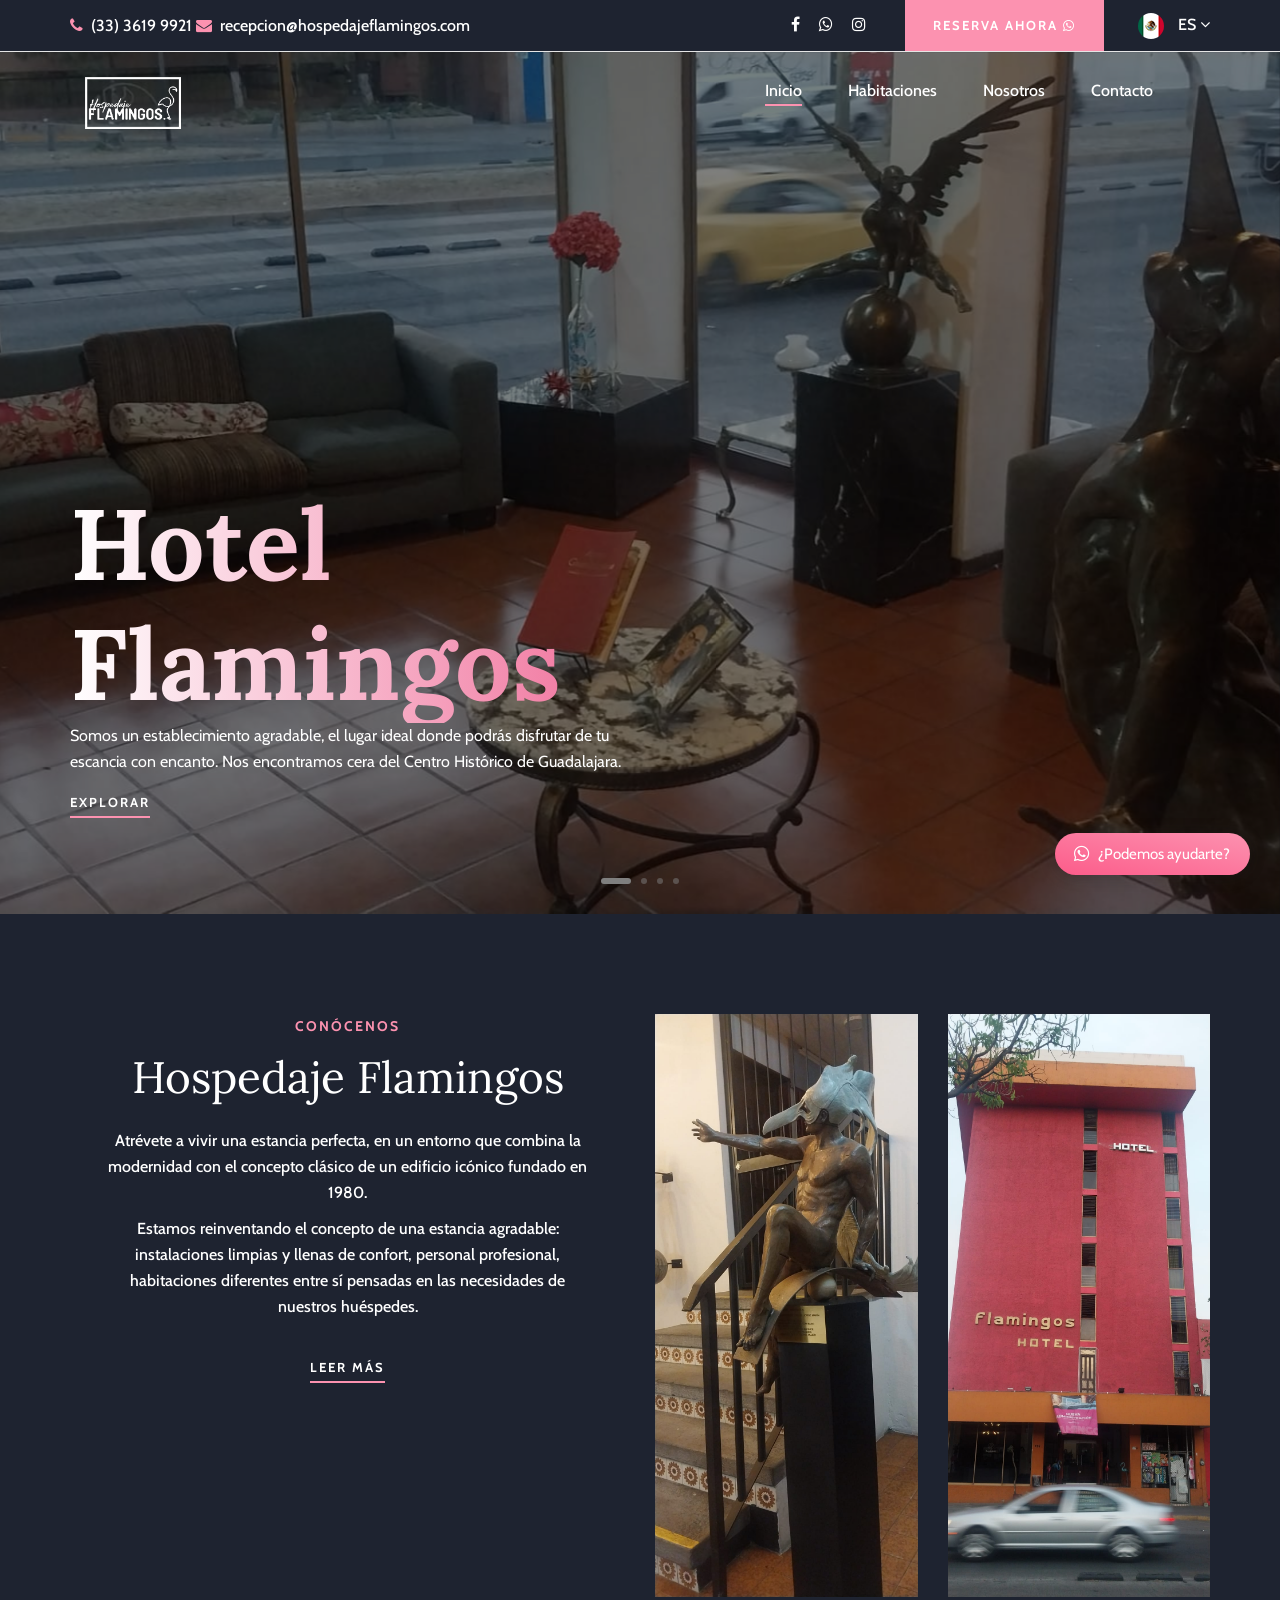
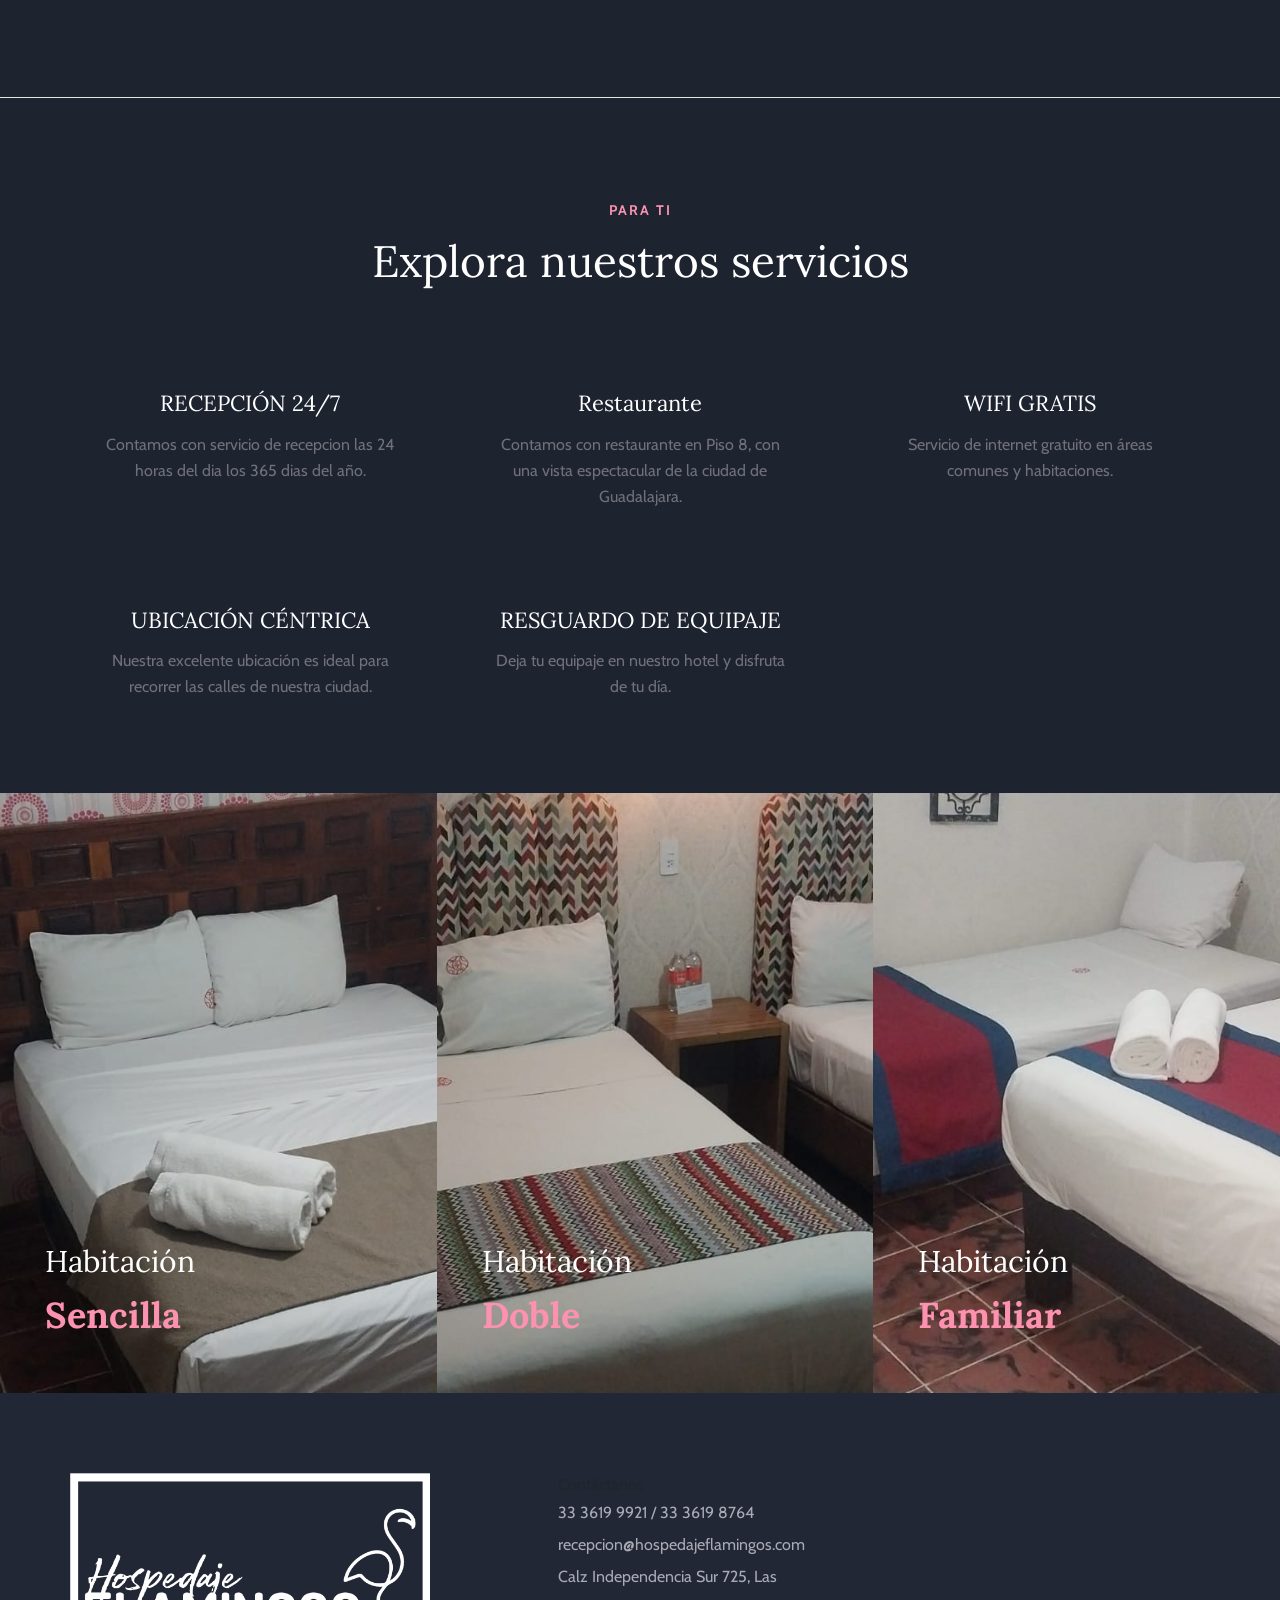
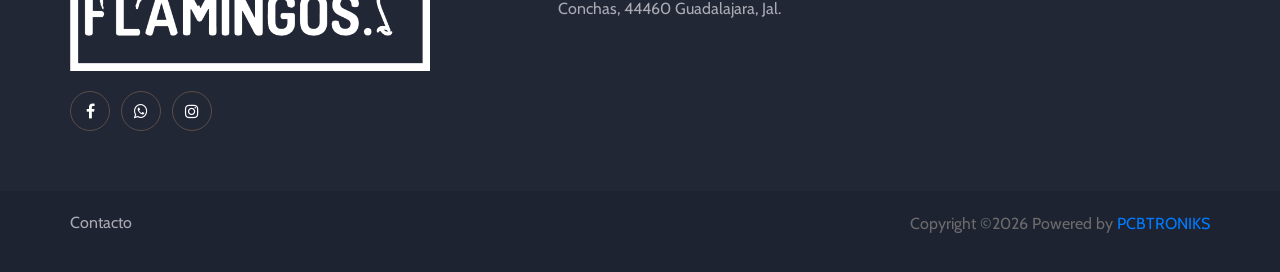
==== index.html @ 0d1c8355 "UPDATE\ Rengin added" ====
﻿<!DOCTYPE html>
<html lang="es">

<head>
    <meta charset="UTF-8">
    <meta name="description" content="Hospedaje Flamingos en el centro de guadalajara, la mejor ubicacion en la ciudad">
    <meta name="keywords" content="Gudadalajara, Centro, zmg, barato, exclusivo, comodo, tranquilo">
    <meta name="viewport" content="width=device-width, initial-scale=1.0">
    <meta http-equiv="X-UA-Compatible" content="ie=edge">
    <title>Hospedaje Flamingos</title>

    <!-- Google Font -->
    <link href="https://fonts.googleapis.com/css?family=Lora:400,700&display=swap" rel="stylesheet">
    <link href="https://fonts.googleapis.com/css?family=Cabin:400,500,600,700&display=swap" rel="stylesheet">

    <!-- icon -->
    <link rel="apple-touch-icon" sizes="60x60" href="img/apple-icon-60x60.png">
    <link rel="apple-touch-icon" sizes="72x72" href="img/apple-icon-72x72.png">
    <link rel="apple-touch-icon" sizes="76x76" href="img/apple-icon-76x76.png">
    <link rel="apple-touch-icon" sizes="114x114" href="img/apple-icon-114x114.png">
    <link rel="apple-touch-icon" sizes="120x120" href="img/apple-icon-120x120.png">
    <link rel="apple-touch-icon" sizes="144x144" href="img/apple-icon-144x144.png">
    <link rel="apple-touch-icon" sizes="152x152" href="img/apple-icon-152x152.png">
    <link rel="apple-touch-icon" sizes="180x180" href="img/apple-icon-180x180.png">
    <link rel="icon" type="image/png" sizes="192x192"  href="img/android-icon-192x192.png">
    <link rel="icon" type="image/png" sizes="32x32" href="img/favicon-32x32.png">
    <link rel="icon" type="image/png" sizes="96x96" href="img/favicon-96x96.png">
    <link rel="icon" type="image/png" sizes="16x16" href="img/favicon-16x16.png">
    <link rel="manifest" href="img/manifest.json">
    <meta name="msapplication-TileColor" content="#ffffff">
    <meta name="msapplication-TileImage" content="img/ms-icon-144x144.png">
    <meta name="theme-color" content="#ffffff">

    <!-- Css Styles -->
    <link rel="stylesheet" href="css/bootstrap.min.css" type="text/css">
    <link rel="stylesheet" href="css/font-awesome.min.css" type="text/css">
    <link rel="stylesheet" href="css/elegant-icons.css" type="text/css">
    <link rel="stylesheet" href="css/flaticon.css" type="text/css">
    <link rel="stylesheet" href="css/owl.carousel.min.css" type="text/css">
    <link rel="stylesheet" href="css/nice-select.css" type="text/css">
    <link rel="stylesheet" href="css/jquery-ui.min.css" type="text/css">
    <link rel="stylesheet" href="css/magnific-popup.css" type="text/css">
    <link rel="stylesheet" href="css/slicknav.min.css" type="text/css">
    <link rel="stylesheet" href="css/style.css?v=5" type="text/css">
    <link rel="stylesheet" href="css/mtz.css" type="text/css">
    <link rel="stylesheet" href="css/boton.css" type="text/css">
    <link rel="stylesheet" href="https://use.fontawesome.com/releases/v5.8.2/css/all.css">
    <link rel="stylesheet" href="https://fonts.googleapis.com/css?family=Lato">
    <link rel="stylesheet" href="https://maxcdn.bootstrapcdn.com/font-awesome/4.5.0/css/font-awesome.min.css">
    <link rel="stylesheet" href="css/logo.css" type="text/css">

    <!-- recaptcha-->
    <script src="https://www.google.com/recaptcha/api.js"></script>
</head>

<body style="background-color: #1e2330;">
    <!-- Page Preloder -->
    <div id="preloder" style="background-color: #1e2330;">
        <div class="loader"></div>
    </div>

    <!-- Offcanvas Menu Sectiimgon Begin MOBIL-->
    <div class="offcanvas-menu-overlay"></div>
    <div class="canvas-open">
        <i class="icon_menu"></i>
    </div>
    <div class="offcanvas-menu-wrapper">
        <div class="canvas-close">
            <i class="icon_close"></i>
        </div>
        <div class="header-configure-area">
            <div class="language-option">
                <img src="img/flag-mx.png" alt="">
                <span>ES <i class="fa fa-angle-down"></i></span>
                <div class="flag-dropdown">
                    <ul>
                        <li><a href="#">EN</a></li>
                    </ul>
                </div>
            </div>
            <a href="https://flamingos.pcbtroniks.com/direct-booking" class="bk-btn">Reservar Ahora</a>
        </div>
        <div class="footer-mobile-menu">
        <nav class="mainmenu mobile-menu">
            <ul>
                <li class="active"><a href="./index.html">Inicio</a></li>
                <li><a href="./rooms.html">Habitaciones</a></li>
                    <li><a href="./about-us.html">Nosotros</a></li>
                <li><a href="./contact.html">Contacto</a></li>
            </ul>
        </nav>
        <div id="mobile-menu-wrap"></div>
        <div class="top-social">
          <a href="https://www.facebook.com/flamingoshospedaje/" target="_blank"><i class="fa fa-facebook"></i></a>
          <a href="https://api.whatsapp.com/send?phone=523318360271&text=Me%20interesa%20saber%20m%C3%A1s%20acerca%20del%20hotel." target="_blank">
            <i class="fa fa-whatsapp"></i></a>
          <a href="https://www.instagram.com/flamingoshospedaje/" target="_blank"><i class="fa fa-instagram"></i></a>
        </div>
        <ul style="color: white;" class="top-widget">
            <li><i class="fa fa-phone"></i> (33) 3619 9921</li>
            <li><i class="fa fa-envelope"></i> recepcion@hospedajeflamingos.com</li>
        </ul>
        </div>
    </div>
    <!-- Offcanvas Menu Section End MOBIL-->

    <!-- Header Section Begin -->
    <header class="header-section">
        <div class="top-nav">
            <div class="container">
                <div class="row">
                    <div class="col-lg-6">
                        <ul style="color: white;" class="tn-left">
                            <a href="tel:3331097801"><li><i class="fa fa-phone"></i> (33) 3619 9921</li></a>
                            <a href="mailto:recepcion@hospedajeflamingos.com"><li><i class="fa fa-envelope"></i> recepcion@hospedajeflamingos.com</li></a>
                        </ul>
                    </div>
                    <div class="col-lg-6">
                        <div style="color: white;" class="tn-right">
                          <div class="top-social">
                            <a href="https://www.facebook.com/flamingoshospedaje/" target="_blank"><i class="fa fa-facebook"></i></a>
                            <a href="https://api.whatsapp.com/send?phone=523318360271&text=Me%20interesa%20saber%20m%C3%A1s%20acerca%20del%20hotel." target="_blank">
                              <i class="fa fa-whatsapp"></i></a>
                            <a href="https://www.instagram.com/flamingoshospedaje/" target="_blank"><i class="fa fa-instagram"></i></a>
                          </div>
                            <a href="https://flamingos.pcbtroniks.com/direct-booking" target="_blank" class="bk-btn">Reserva Ahora <i class="fa fa-whatsapp"></i></a>
                            <div class="language-option">
                                <img src="img/flag-mx.png" alt="hotel-mexicano-lujoso">
                                <span>ES <i class="fa fa-angle-down"></i></span>
                                <div class="flag-dropdown">
                                    <ul>
                                        <li><a href="#">EN</a></li>
                                    </ul>
                                </div>
                            </div>
                        </div>
                    </div>
                </div>
            </div>
        </div>
    </header>
    <!-- Header End -->

    <!-- Hero Section Begin -->
    <section class="hero-section">
        <div class="container">
            <div class="menu-item">
            <div class="container">
                <div class="row">
                    <div class="col-lg-2">
                        <div class="logo">
                            <a href="./index.html">
                                <img style="width: 6rem;" src="img/footer-logo.png" alt="Flamingos-hotel-en-el-centro-de-guadalajara">
                            </a>
                        </div>
                    </div>
                    <div class="col-lg-10">
                        <div class="nav-menu">
                            <nav class="mainmenu">
                                <ul>
                                    <li class="active"><a href="./index.html">Inicio</a></li>
                                    <li><a href="./rooms.html">Habitaciones</a></li>
                                    <li><a href="./about-us.html">Nosotros</a></li>
                                    <li><a href="./contact.html">Contacto</a></li>
                                </ul>
                            </nav>
                        </div>
                    </div>
                </div>
            </div>
        </div>
            <div class="row">
                <div class="col-lg-6">
                    <div class="hero-text">
                        <h1></h1>
                        <br>
                        <br>
                        <br>
                        <br>
                        <br>
                        <br>
                        <br>
                        <div>
                        <h3 class="main-title" >Hotel Flamingos</h3>
                        </div>
                    </div>
                        <p style="color: #fff;">Somos un establecimiento agradable, el lugar ideal donde podrás disfrutar de tu escancia con encanto. 
Nos encontramos cera del Centro Histórico de Guadalajara.</p>
                        <a href="./about-us.html" class="primary-btn">Explorar</a>
                    </div>
                </div>
                <div hidden class="col-xl-4 col-lg-5 offset-xl-2 offset-lg-1">
                    <div class="booking-form">
                        <h3>Solicita una reserva</h3>
                        <form id="reserva-index" method="post" action="consulta.php">
                                    <div class="check-date">
                                        <label for="date-in">Check In:</label>
                                        <input type="text" class="date-input" id="date-in" name="date-in" required>
                                        <i class="icon_calendar"></i>
                                    </div>

                                    <div class="check-date">
                                        <label for="date-out">Check Out:</label>
                                        <input type="text" class="date-input" id="date-out" name="date-out" required>
                                        <i class="icon_calendar"></i>
                                    </div>

                            <div class="row">
                                <div class="col-sm-6">
                                    <div class="select-option">
                                        <label>Adultos</label>
                                        <input type="number" class="form-control" id="adults" name="adults" placeholder="- -" min="1" required>
                                    </div>
                                </div>
                                <div class="col-sm-6">
                                    <div class="select-option">
                                        <label>Niños</label>
                                        <input type="number" class="form-control" id="kids" name="kids" placeholder="- -" min="0">
                                    </div>
                                </div>
                            </div>
                            <!-- <div class="select-option">
                                <label for="room">Habitaciones:</label>
                                <select id="room">
                                    <option value="">1 Habitacion</option>
                                    <option value="">2 Habitaciones</option>
                                    <option value="">3 Habitaciones</option>
                                </select>
                            </div> -->
                            <!-- <div class="select-option">
                                <label for="room">Telefono:</label>
                                <input type="number" class="celular form-control" id="number" name="number" placeholder="(33) 5555 8765" required>
                            </div> -->
                            <div class="row">
                            <div class="col-sm-6">
                            <div class="g-recaptcha" data-sitekey="6LdjJbEZAAAAAJiwad0BEiYo9RwRXHq9vGGp_jg9"></div>
                            </div>
                            </div>
                            <button type="submit">Buscar disponibilidad</button>
                        </form>
                    </div>
                </div>
            </div>
        </div>

        <div class="hero-slider owl-carousel media-desktop">
            <div class="hs-item set-bg " data-setbg="img/hero/hero-1.jpg"></div>
            <div class="hs-item set-bg " data-setbg="img/hero/hero-4.webp"></div>
            <div class="hs-item set-bg " data-setbg="img/hero/hero-2.jpg"></div>
            <div class="hs-item set-bg " data-setbg="img/hero/hero-3.webp"></div>
            <!--
                <div class="hs-item set-bg " data-setbg="img/hero/hero-3.jpg"></div>
          <div class="hs-item set-bg " data-setbg="img/hero/hero-3.jpg"></div>
            -->
        </div>
        <div class="overlay"></div>


    </section>
    <!-- Hero Section End -->

    <!-- About Us Section Begin -->
    <section class="aboutus-section spad">
        <div class="container">
            <div class="row">
                <div class="col-lg-6">
                    <div class="about-text">
                        <div class="section-title">
                            <span>Conócenos</span>
                            <h2 style="color: white;">Hospedaje Flamingos</h2>
                        </div>
                        <p style="color: white;" class="f-para">Atrévete a vivir una estancia perfecta, en un entorno que combina la modernidad con el concepto clásico de un edificio icónico fundado en 1980.</p>
                        <p style="color: white;" class="s-para">Estamos reinventando el concepto de una estancia agradable: instalaciones limpias y llenas de confort, personal profesional, habitaciones diferentes entre sí pensadas en las necesidades de nuestros huéspedes.</p>
                        <a href="./about-us.html" style="color: white;" class="primary-btn about-btn">Leer más</a>
                    </div>
                </div>
                <div class="col-lg-6">
                    <div class="about-pic">
                        <div class="row">
                            <div class="col-sm-6">
                                <img src="img/about/about-1.jpg" alt="">
                            </div>
                            
                            <div class="col-sm-6">
                                <img src="img/about/about-2.jpg" alt="">
                            </div>
                        </div>
                    </div>
                </div>
            </div>
        </div>
    </section>
    <!-- About Us Section End -->

    <!-- Services Section End -->
    <section class="services-section spad">
        <div class="container">
            <div class="row">
                <div class="col-lg-12">
                    <div class="section-title">
                        <span>Para ti</span>
                        <h2 style="color: white;">Explora nuestros servicios</h2>
                    </div>
                </div>
            </div>
            <div class="row">
                <div class="col-lg-4 col-sm-6">
                    <div class="service-item">
                        <i class="flaticon-050-bellboy"></i>
                        <h4>RECEPCIÓN 24/7</h4>
                        <p>Contamos con servicio de recepcion las 24 horas del dia los 365 dias del año.</p>
                    </div>
                </div>
                <div class="col-lg-4 col-sm-6">
                    <div class="service-item">
                        <i class="flaticon-033-dinner"></i>
                        <h4>Restaurante</h4>
                        <p>Contamos con restaurante en Piso 8, con una vista espectacular de la ciudad de Guadalajara.</p>
                    </div>
                </div>
                <div class="col-lg-4 col-sm-6">
                    <div class="service-item">
                        <i class="flaticon-029-wifi"></i>
                        <h4>WIFI GRATIS</h4>
                        <p>Servicio de internet gratuito en áreas comunes y habitaciones.</p>
                    </div>
                </div>
                <!--
                <div class="col-lg-4 col-sm-6">
                    <div class="service-item">
                        <i class="flaticon-024-towel"></i>
                        <h4>Lavanderia</h4>
                        <p>Brindamos el servicio de recolección y entrega de lavandería hasta la puerta de tu habitación.</p>
                    </div>
                </div>
                -->
                <div class="col-lg-4 col-sm-6">
                    <div class="service-item">
                        <i class="flaticon-036-parking"></i>
                        <h4>UBICACIÓN CÉNTRICA</h4>
                        <p>Nuestra excelente ubicación es ideal para recorrer las calles de nuestra ciudad.</p>
                    </div>
                </div>
                <div class="col-lg-4 col-sm-6">
                    <div class="service-item">
                        <i class="flaticon-027-mirror"></i>
                        <h4>RESGUARDO DE EQUIPAJE</h4>
                        <p>Deja tu equipaje en nuestro hotel y disfruta de tu día.</p>
                    </div>
                </div>
            </div>
        </div>
    </section>
    <!-- Services Section End -->

    <!-- Home Room Section Begin -->
    <section hidden aria-hidden="true" class="hp-room-section">
        <div class="container-fluid">
            <div class="hp-room-items">
                <div class="row">
                    <div class="col-lg-6 col-md-6 demostration-installations">
                        <div class="hp-room-item set-bg" data-setbg="img/room/room-b2.jpg">
                            <div class="hr-text">
                                <h3>Habitación Sencilla</h3>
                                <br>
                                <h2><span></span></h2>
                                <table>
                                    <tbody>
                                        <tr>
                                            <td class="r-o">Comodidades:</td>
                                            <td>Servicio al cuarto</td>
                                        </tr>
                                        <tr>
                                            <td class="r-o">Capacidad:</td>
                                            <td>2 Personas max</td>
                                        </tr>
                                        <tr>
                                            <td class="r-o">Cama:</td>
                                            <td>King size</td>
                                        </tr>
                                        <tr>
                                            <td class="r-o">Servicios:</td>
                                            <td>Wifi, Televisión, Clima...</td>
                                        </tr>
                                    </tbody>
                                </table>
                                <a href="./room-simple.html" class="primary-btn">Más Detalles</a>
                            </div>
                        </div>
                    </div>
                    <div class="col-lg-6 col-md-6">
                        <div class="hp-room-item set-bg" data-setbg="img/room/room-b3.jpg">
                            <div class="hr-text">
                                <h3>Habitación Doble</h3>
                                <br>
                                <h2><span></span></h2>
                                <table>
                                    <tbody>
                                        <tr>
                                            <td class="r-o">Comodidades:</td>
                                            <td>Servicio al cuarto</td>
                                        </tr>
                                        <tr>
                                            <td class="r-o">Capacidad:</td>
                                            <td>4 Personas max</td>
                                        </tr>
                                        <tr>
                                            <td class="r-o">Cama:</td>
                                            <td>2 Matrimonial</td>
                                        </tr>
                                        <tr>
                                            <td class="r-o">Servicios:</td>
                                            <td>Wifi, Televisión, Clima...</td>
                                        </tr>
                                    </tbody>
                                </table>
                                <a href="./room-doble.html" class="primary-btn">Más Detalles</a>
                            </div>
                        </div>
                    </div>
                </div>
            </div>
        </div>
    </section>
    <!-- Home Room Section End -->

    <!-- Home Salones Section Begin -->
    <section class="hp-room-section">
        <div class="container-fluid">
            <div class="hp-room-items">
                <div class="row">
                    <div class="col-lg-4 col-md-6 demostration-installations">
                        <div class="hp-room-item set-bg" data-setbg="img/room/room-b1.jpg" alt="salon-de-eventos-en-guadalajara">
                            <div class="hr-text">
                                <h3>Habitación</h3>
                                <h2>Sencilla</h2>
                                <table style="visibility: hidden;">
                                    <tbody>
                                        <tr>
                                            <td class="r-o">Tamaño:</td>
                                            <td>4.46 x 6.46m</td>
                                        </tr>
                                        <tr>
                                            <td class="r-o">Aforo:</td>
                                            <td>23 personas max</td>
                                        </tr>
                                        <tr>
                                            <td class="r-o">Hasta:</td>
                                            <td>6 tipos  de distribución</td>
                                        </tr>
                                        <tr>
                                            <td class="r-o">Servicios:</td>
                                            <td>Wifi, Televisión, Mantelería...</td>
                                        </tr>
                                    </tbody>
                                </table>
                                <a href="#" class="primary-btn">Más Detalles</a>
                            </div>
                        </div>
                    </div>
                    <div class="col-lg-4 col-md-6 demostration-installations">
                        <div class="hp-room-item set-bg" data-setbg="img/room/room-b4.jpg" alt="salon-de-eventos-en-guadalajara">
                            <div class="hr-text">
                                <h3>Habitación </h3>
                                <h2>Doble</h2>
                                <table style="visibility: hidden;">
                                    <tbody>
                                      <tr>
                                          <td class="r-o">Tamaño:</td>
                                          <td>4.65 x 13.70m</td>
                                      </tr>
                                      <tr>
                                          <td class="r-o">Aforo:</td>
                                          <td>70 personas max</td>
                                      </tr>
                                      <tr>
                                          <td class="r-o">Hasta:</td>
                                          <td>7 tipos  de distribución</td>
                                      </tr>
                                      <tr>
                                          <td class="r-o">Servicios:</td>
                                          <td>Wifi, Audio, Proyección...</td>
                                      </tr>
                                    </tbody>
                                </table>
                                <a href="#" class="primary-btn">Más Detalles</a>
                            </div>
                        </div>
                    </div>
                    <div class="col-lg-4 col-md-6 demostration-installations">
                        <div class="hp-room-item set-bg" data-setbg="img/room/room-b5.jpg" alt="salon-de-eventos-en-guadalajara">
                            <div class="hr-text">
                                <h3>Habitación </h3>
                                <h2>Familiar</h2>
                                <table style="visibility: hidden;">
                                    <tbody>
                                      <tr>
                                          <td class="r-o">Tamaño:</td>
                                          <td>6.50 x 15.50m</td>
                                      </tr>
                                      <tr>
                                          <td class="r-o">Aforo:</td>
                                          <td>100 personas max</td>
                                      </tr>
                                      <tr>
                                          <td class="r-o">Hasta:</td>
                                          <td>7 tipos  de distribución</td>
                                      </tr>
                                      <tr>
                                          <td class="r-o">Servicios:</td>
                                          <td>Terraza, Audio, Proyección...</td>
                                      </tr>
                                    </tbody>
                                </table>
                                <a href="#" class="primary-btn">Más Detalles</a>
                            </div>
                        </div>
                    </div>
                </div>
            </div>
        </div>
    </section>
    <!-- Home Salones Section End -->

    <!-- Testimonial Section Begin
    <section class="testimonial-section spad">
        <div class="container">
            <div class="row">
                <div class="col-lg-12">
                    <div class="section-title">
                        <span>Testimonios</span>
                        <h2>¿Qué dicen nuestros clientes?</h2>
                    </div>
                </div>
            </div>
            <div class="row">
                <div class="col-lg-8 offset-lg-2">
                    <div class="testimonial-slider owl-carousel">
                        <div class="ts-item">
                            <p>“The hotel is perfectly located near to the cathedral and all sites in the downtown area.
                              It's extremely comfortable from every point of view. And a great price. The staff were exceptionally helpful on every matter.
                              There are two gentlemen who work as concierges and they were extraordinarily helpful.
                              They have a staff of taxi's on hand if you need to use one.
                              There's a restaurant and a bar and all the amenities one could ask for. 100% recommend.”</p>
                            <div class="ti-author">
                                <div class="rating">
                                    <i class="icon_star"></i>
                                    <i class="icon_star"></i>
                                    <i class="icon_star"></i>
                                    <i class="icon_star"></i>
                                    <i class="icon_star"></i>
                                </div>
                                <h5> - Alan / México </h5>
                            </div>
                            <img src="img/testimonial-logo.png" alt="mejor-hotel-en-guadalajara">
                        </div>
                        <div class="ts-item">
                            <p>La ubicación es excelente, realmente muy centrico.
                              Las instalaciones son muy lindas, limpias y las habitaciones sumamente cómodas.
                              El staff muy amable y profesional.</p>
                            <div class="ti-author">
                                <div class="rating">
                                    <i class="icon_star"></i>
                                    <i class="icon_star"></i>
                                    <i class="icon_star"></i>
                                    <i class="icon_star"></i>
                                    <i class="icon_star"></i>
                                </div>
                                <h5> - Rafael / Mexico</h5>
                            </div>
                            <img src="img/testimonial-logo.png" alt="mejor-hotel-en-guadalajara">
                        </div>
                        <div class="ts-item">
                            <p>“I loved this place - would highly recommend. New large comfortable rooms at a great price - service was exceptionally good.
                              Well located within 3 blocks of main square near shopping area/restaurants.
                              Great view from the room. Breakfast was tasty - plenty of choice”</p>
                            <div class="ti-author">
                                <div class="rating">
                                    <i class="icon_star"></i>
                                    <i class="icon_star"></i>
                                    <i class="icon_star"></i>
                                    <i class="icon_star"></i>
                                    <i class="icon_star"></i>
                                </div>
                                <h5> - Duncan / Reino unido</h5>
                            </div>
                            <img src="img/testimonial-logo.png" alt="mejor-hotel-en-guadalajara">
                        </div>
                    </div>
                </div>
            </div>
        </div>
    </section>
    Testimonial Section End -->

    <!-- Chat de ayuda -->
    <div id='whatsapp-chat' class='hide'>
    <div class='header-chat'>
    <div class='head-home'>
      <h3">Hola!</h3>
    <p class="chat">Haga clic en uno de nuestros representantes a continuación para chatear en WhatsApp o envíenos un correo electrónico a recepcion@hospedajeflamingos.com
    </p>
  </div>
    <div class='get-new hide'><div id='get-label'></div><div id='get-nama'></div></div></div>
    <div class='home-chat'>
    <!-- Info Contact Start -->
    <a class='informasi' href='javascript:void' title='Chat Whatsapp'>
    <div class='info-avatar'><img src='https://2.bp.blogspot.com/-y6xNA_8TpFo/XXWzkdYk0MI/AAAAAAAAA5s/RCzTBJ_FbMwVt5AEZKekwQqiDNqdNQJjgCLcBGAs/s70/supportmale.png'/></div>
    <div class='info-chat'>
    <span class='chat-label'>Support</span>
    <span class='chat-nama'>Concierge</span>
    </div><span class='my-number'>+523330370522</span>
    </a>
    <!-- Info Contact End -->
    <!-- Info Contact Start -->
    <a class='informasi' href='javascript:void' title='Chat Whatsapp'>
    <div class='info-avatar'><img src='https://4.bp.blogspot.com/-X1Xs2iRKabY/XXWzkqQ-iDI/AAAAAAAAA5w/HSyhR0gIXvUzlAx5XgaZzmlrCJkTgrOFQCLcBGAs/s70/supportfemale.png'/></div>
    <div class='info-chat'>
    <span class='chat-label'>Purchases</span>
    <span class='chat-nama'>Recepcion</span>
    </div><span class='my-number'>+52 33 3619 9921</span>
    </a>
    <!-- Info Contact End -->
    <div class='blanter-msg'>Llamanos al <b>+52 (33) 3619 9921</b> de <i>9:00hs a 20:00hs</i></div></div>
    <div class='start-chat hide'>
    <div class='first-msg'><span>¡Hola! ¿en que puedo ayudarte?</span></div>
    <div class='blanter-msg'><textarea id='chat-input' placeholder='Escribe un mensaje' maxlength='120' row='1'></textarea>
    <a href='javascript:void;' id='send-it'>Enviar</a></div></div>
    <div id='get-number'></div><a class='close-chat' href='javascript:void'>×</a>
    </div>
    <a class='blantershow-chat' href='javascript:void' title='Help Chat'><i class='fab fa-whatsapp'></i>¿Podemos ayudarte?</a>
    <!-- Chat de ayuda -->

    <!-- Footer Section Begin -->
    <footer class="footer-section">
        <div class="container">
            <div class="footer-text">
                <div class="row">
                    <div class="col-lg-4">
                        <div class="ft-about">
                            <div class="logo">
                                <a href="#">
                                    <img src="img/footer-logo.png" alt="">
                                </a>
                            </div>
                            <!-- <p>We inspire and reach millions of travelers<br /> across 90 local websites</p> -->
                            <div class="fa-social">
                                <a href="https://www.facebook.com/flamingoshospedaje" target="_blank"><i class="fa fa-facebook"></i></a>
                                <a href="https://api.whatsapp.com/send?phone=523336199921&text=Me%20interesa%20saber%20m%C3%A1s%20acerca%20del%20hotel." target="_blank">
                                  <i class="fa fa-whatsapp"></i></a>
                                <a href="https://www.instagram.com/flamingoshospedaje/" target="_blank"><i class="fa fa-instagram"></i></a>
                            </div>
                        </div>
                    </div>
                    <div class="col-lg-3 offset-lg-1">
                        <div class="ft-contact">Contáctanos</h6>
                            <ul>
                                <li>33 3619 9921 / 33 3619 8764</li>
                                <li>recepcion@hospedajeflamingos.com</li>
                                <li>Calz Independencia Sur 725, Las Conchas, 44460 Guadalajara, Jal.</li>
                            </ul>
                        </div>
                    </div>
                    <div class="col-lg-3 offset-lg-1">
                      <div id="cont_6c94ab2ad96cbf66a1eec0f091e3534b">
                        <script type="text/javascript" async src="https://www.theweather.com/wid_loader/6c94ab2ad96cbf66a1eec0f091e3534b"></script>
                      </div>
                        <!-- <div class="ft-newslatter">
                            <h6>New latest</h6>
                            <p>Get the latest updates and offers.</p>
                            <form action="#" class="fn-form">
                                <input type="text" placeholder="Email">
                                <button type="submit"><i class="fa fa-send"></i></button>
                            </form>
                        </div> -->
                    </div>
                </div>
            </div>
        </div>
        <div class="copyright-option">
            <div class="container">
                <div class="row">
                    <div class="col-lg-7">
                        <ul>
                          <li><a href="./contact.html">Contacto</a></li>
                          <!-- <li><a href="./terminos.html">Terminos de reserva</a></li>
                          <li><a href="./terminos.html">Privacidad</a></li>
                          <li><a href="./covid-19.html">COVID-19</a></li>
                            -->
                        </ul>
                    </div>
                    <div class="col-lg-5">
                        <div class="co-text"><p>
                          Copyright &copy;<script>document.write(new Date().getFullYear());</script>
                          Powered by <a href="https://www.pcbtroniks.com/" target="_blank">PCBTRONIKS</a>
                        </p>
                        </div>
                    </div>
                </div>
            </div>
        </div>
    </footer>
    <!-- Footer Section End -->

    <!-- Js Plugins -->
    <script src="js/jquery-3.3.1.min.js"></script>
    <script src="js/bootstrap.min.js"></script>
    <script src="js/jquery.magnific-popup.min.js"></script>
    <script src="js/jquery.nice-select.min.js"></script>
    <script src="js/jquery-ui.min.js"></script>
    <script src="js/jquery.slicknav.js"></script>
    <script src="js/owl.carousel.min.js"></script>
    <script src="js/main.js"></script>
    <script src="js/boton.js"></script>
</body>
</html>
---- css/elegant-icons.css ----
@font-face {
	font-family: 'ElegantIcons';
	src:url('../fonts/ElegantIcons.eot');
	src:url('../fonts/ElegantIcons.eot?#iefix') format('embedded-opentype'),
		url('../fonts/ElegantIcons.woff') format('woff'),
		url('../fonts/ElegantIcons.ttf') format('truetype'),
		url('../fonts/ElegantIcons.svg#ElegantIcons') format('svg');
	font-weight: normal;
	font-style: normal;
}

/* Use the following CSS code if you want to use data attributes for inserting your icons */
[data-icon]:before {
	font-family: 'ElegantIcons';
	content: attr(data-icon);
	speak: none;
	font-weight: normal;
	font-variant: normal;
	text-transform: none;
	line-height: 1;
	-webkit-font-smoothing: antialiased;
	-moz-osx-font-smoothing: grayscale;
}

/* Use the following CSS code if you want to have a class per icon */
/*
Instead of a list of all class selectors,
you can use the generic selector below, but it's slower:
[class*="your-class-prefix"] {
*/
.arrow_up, .arrow_down, .arrow_left, .arrow_right, .arrow_left-up, .arrow_right-up, .arrow_right-down, .arrow_left-down, .arrow-up-down, .arrow_up-down_alt, .arrow_left-right_alt, .arrow_left-right, .arrow_expand_alt2, .arrow_expand_alt, .arrow_condense, .arrow_expand, .arrow_move, .arrow_carrot-up, .arrow_carrot-down, .arrow_carrot-left, .arrow_carrot-right, .arrow_carrot-2up, .arrow_carrot-2down, .arrow_carrot-2left, .arrow_carrot-2right, .arrow_carrot-up_alt2, .arrow_carrot-down_alt2, .arrow_carrot-left_alt2, .arrow_carrot-right_alt2, .arrow_carrot-2up_alt2, .arrow_carrot-2down_alt2, .arrow_carrot-2left_alt2, .arrow_carrot-2right_alt2, .arrow_triangle-up, .arrow_triangle-down, .arrow_triangle-left, .arrow_triangle-right, .arrow_triangle-up_alt2, .arrow_triangle-down_alt2, .arrow_triangle-left_alt2, .arrow_triangle-right_alt2, .arrow_back, .icon_minus-06, .icon_plus, .icon_close, .icon_check, .icon_minus_alt2, .icon_plus_alt2, .icon_close_alt2, .icon_check_alt2, .icon_zoom-out_alt, .icon_zoom-in_alt, .icon_search, .icon_box-empty, .icon_box-selected, .icon_minus-box, .icon_plus-box, .icon_box-checked, .icon_circle-empty, .icon_circle-slelected, .icon_stop_alt2, .icon_stop, .icon_pause_alt2, .icon_pause, .icon_menu, .icon_menu-square_alt2, .icon_menu-circle_alt2, .icon_ul, .icon_ol, .icon_adjust-horiz, .icon_adjust-vert, .icon_document_alt, .icon_documents_alt, .icon_pencil, .icon_pencil-edit_alt, .icon_pencil-edit, .icon_folder-alt, .icon_folder-open_alt, .icon_folder-add_alt, .icon_info_alt, .icon_error-oct_alt, .icon_error-circle_alt, .icon_error-triangle_alt, .icon_question_alt2, .icon_question, .icon_comment_alt, .icon_chat_alt, .icon_vol-mute_alt, .icon_volume-low_alt, .icon_volume-high_alt, .icon_quotations, .icon_quotations_alt2, .icon_clock_alt, .icon_lock_alt, .icon_lock-open_alt, .icon_key_alt, .icon_cloud_alt, .icon_cloud-upload_alt, .icon_cloud-download_alt, .icon_image, .icon_images, .icon_lightbulb_alt, .icon_gift_alt, .icon_house_alt, .icon_genius, .icon_mobile, .icon_tablet, .icon_laptop, .icon_desktop, .icon_camera_alt, .icon_mail_alt, .icon_cone_alt, .icon_ribbon_alt, .icon_bag_alt, .icon_creditcard, .icon_cart_alt, .icon_paperclip, .icon_tag_alt, .icon_tags_alt, .icon_trash_alt, .icon_cursor_alt, .icon_mic_alt, .icon_compass_alt, .icon_pin_alt, .icon_pushpin_alt, .icon_map_alt, .icon_drawer_alt, .icon_toolbox_alt, .icon_book_alt, .icon_calendar, .icon_film, .icon_table, .icon_contacts_alt, .icon_headphones, .icon_lifesaver, .icon_piechart, .icon_refresh, .icon_link_alt, .icon_link, .icon_loading, .icon_blocked, .icon_archive_alt, .icon_heart_alt, .icon_star_alt, .icon_star-half_alt, .icon_star, .icon_star-half, .icon_tools, .icon_tool, .icon_cog, .icon_cogs, .arrow_up_alt, .arrow_down_alt, .arrow_left_alt, .arrow_right_alt, .arrow_left-up_alt, .arrow_right-up_alt, .arrow_right-down_alt, .arrow_left-down_alt, .arrow_condense_alt, .arrow_expand_alt3, .arrow_carrot_up_alt, .arrow_carrot-down_alt, .arrow_carrot-left_alt, .arrow_carrot-right_alt, .arrow_carrot-2up_alt, .arrow_carrot-2dwnn_alt, .arrow_carrot-2left_alt, .arrow_carrot-2right_alt, .arrow_triangle-up_alt, .arrow_triangle-down_alt, .arrow_triangle-left_alt, .arrow_triangle-right_alt, .icon_minus_alt, .icon_plus_alt, .icon_close_alt, .icon_check_alt, .icon_zoom-out, .icon_zoom-in, .icon_stop_alt, .icon_menu-square_alt, .icon_menu-circle_alt, .icon_document, .icon_documents, .icon_pencil_alt, .icon_folder, .icon_folder-open, .icon_folder-add, .icon_folder_upload, .icon_folder_download, .icon_info, .icon_error-circle, .icon_error-oct, .icon_error-triangle, .icon_question_alt, .icon_comment, .icon_chat, .icon_vol-mute, .icon_volume-low, .icon_volume-high, .icon_quotations_alt, .icon_clock, .icon_lock, .icon_lock-open, .icon_key, .icon_cloud, .icon_cloud-upload, .icon_cloud-download, .icon_lightbulb, .icon_gift, .icon_house, .icon_camera, .icon_mail, .icon_cone, .icon_ribbon, .icon_bag, .icon_cart, .icon_tag, .icon_tags, .icon_trash, .icon_cursor, .icon_mic, .icon_compass, .icon_pin, .icon_pushpin, .icon_map, .icon_drawer, .icon_toolbox, .icon_book, .icon_contacts, .icon_archive, .icon_heart, .icon_profile, .icon_group, .icon_grid-2x2, .icon_grid-3x3, .icon_music, .icon_pause_alt, .icon_phone, .icon_upload, .icon_download, .social_facebook, .social_twitter, .social_pinterest, .social_googleplus, .social_tumblr, .social_tumbleupon, .social_wordpress, .social_instagram, .social_dribbble, .social_vimeo, .social_linkedin, .social_rss, .social_deviantart, .social_share, .social_myspace, .social_skype, .social_youtube, .social_picassa, .social_googledrive, .social_flickr, .social_blogger, .social_spotify, .social_delicious, .social_facebook_circle, .social_twitter_circle, .social_pinterest_circle, .social_googleplus_circle, .social_tumblr_circle, .social_stumbleupon_circle, .social_wordpress_circle, .social_instagram_circle, .social_dribbble_circle, .social_vimeo_circle, .social_linkedin_circle, .social_rss_circle, .social_deviantart_circle, .social_share_circle, .social_myspace_circle, .social_skype_circle, .social_youtube_circle, .social_picassa_circle, .social_googledrive_alt2, .social_flickr_circle, .social_blogger_circle, .social_spotify_circle, .social_delicious_circle, .social_facebook_square, .social_twitter_square, .social_pinterest_square, .social_googleplus_square, .social_tumblr_square, .social_stumbleupon_square, .social_wordpress_square, .social_instagram_square, .social_dribbble_square, .social_vimeo_square, .social_linkedin_square, .social_rss_square, .social_deviantart_square, .social_share_square, .social_myspace_square, .social_skype_square, .social_youtube_square, .social_picassa_square, .social_googledrive_square, .social_flickr_square, .social_blogger_square, .social_spotify_square, .social_delicious_square, .icon_printer, .icon_calulator, .icon_building, .icon_floppy, .icon_drive, .icon_search-2, .icon_id, .icon_id-2, .icon_puzzle, .icon_like, .icon_dislike, .icon_mug, .icon_currency, .icon_wallet, .icon_pens, .icon_easel, .icon_flowchart, .icon_datareport, .icon_briefcase, .icon_shield, .icon_percent, .icon_globe, .icon_globe-2, .icon_target, .icon_hourglass, .icon_balance, .icon_rook, .icon_printer-alt, .icon_calculator_alt, .icon_building_alt, .icon_floppy_alt, .icon_drive_alt, .icon_search_alt, .icon_id_alt, .icon_id-2_alt, .icon_puzzle_alt, .icon_like_alt, .icon_dislike_alt, .icon_mug_alt, .icon_currency_alt, .icon_wallet_alt, .icon_pens_alt, .icon_easel_alt, .icon_flowchart_alt, .icon_datareport_alt, .icon_briefcase_alt, .icon_shield_alt, .icon_percent_alt, .icon_globe_alt, .icon_clipboard {
	font-family: 'ElegantIcons';
	speak: none;
	font-style: normal;
	font-weight: normal;
	font-variant: normal;
	text-transform: none;
	line-height: 1;
	-webkit-font-smoothing: antialiased;
}
.arrow_up:before {
	content: "\21";
}
.arrow_down:before {
	content: "\22";
}
.arrow_left:before {
	content: "\23";
}
.arrow_right:before {
	content: "\24";
}
.arrow_left-up:before {
	content: "\25";
}
.arrow_right-up:before {
	content: "\26";
}
.arrow_right-down:before {
	content: "\27";
}
.arrow_left-down:before {
	content: "\28";
}
.arrow-up-down:before {
	content: "\29";
}
.arrow_up-down_alt:before {
	content: "\2a";
}
.arrow_left-right_alt:before {
	content: "\2b";
}
.arrow_left-right:before {
	content: "\2c";
}
.arrow_expand_alt2:before {
	content: "\2d";
}
.arrow_expand_alt:before {
	content: "\2e";
}
.arrow_condense:before {
	content: "\2f";
}
.arrow_expand:before {
	content: "\30";
}
.arrow_move:before {
	content: "\31";
}
.arrow_carrot-up:before {
	content: "\32";
}
.arrow_carrot-down:before {
	content: "\33";
}
.arrow_carrot-left:before {
	content: "\34";
}
.arrow_carrot-right:before {
	content: "\35";
}
.arrow_carrot-2up:before {
	content: "\36";
}
.arrow_carrot-2down:before {
	content: "\37";
}
.arrow_carrot-2left:before {
	content: "\38";
}
.arrow_carrot-2right:before {
	content: "\39";
}
.arrow_carrot-up_alt2:before {
	content: "\3a";
}
.arrow_carrot-down_alt2:before {
	content: "\3b";
}
.arrow_carrot-left_alt2:before {
	content: "\3c";
}
.arrow_carrot-right_alt2:before {
	content: "\3d";
}
.arrow_carrot-2up_alt2:before {
	content: "\3e";
}
.arrow_carrot-2down_alt2:before {
	content: "\3f";
}
.arrow_carrot-2left_alt2:before {
	content: "\40";
}
.arrow_carrot-2right_alt2:before {
	content: "\41";
}
.arrow_triangle-up:before {
	content: "\42";
}
.arrow_triangle-down:before {
	content: "\43";
}
.arrow_triangle-left:before {
	content: "\44";
}
.arrow_triangle-right:before {
	content: "\45";
}
.arrow_triangle-up_alt2:before {
	content: "\46";
}
.arrow_triangle-down_alt2:before {
	content: "\47";
}
.arrow_triangle-left_alt2:before {
	content: "\48";
}
.arrow_triangle-right_alt2:before {
	content: "\49";
}
.arrow_back:before {
	content: "\4a";
}
.icon_minus-06:before {
	content: "\4b";
}
.icon_plus:before {
	content: "\4c";
}
.icon_close:before {
	content: "\4d";
}
.icon_check:before {
	content: "\4e";
}
.icon_minus_alt2:before {
	content: "\4f";
}
.icon_plus_alt2:before {
	content: "\50";
}
.icon_close_alt2:before {
	content: "\51";
}
.icon_check_alt2:before {
	content: "\52";
}
.icon_zoom-out_alt:before {
	content: "\53";
}
.icon_zoom-in_alt:before {
	content: "\54";
}
.icon_search:before {
	content: "\55";
}
.icon_box-empty:before {
	content: "\56";
}
.icon_box-selected:before {
	content: "\57";
}
.icon_minus-box:before {
	content: "\58";
}
.icon_plus-box:before {
	content: "\59";
}
.icon_box-checked:before {
	content: "\5a";
}
.icon_circle-empty:before {
	content: "\5b";
}
.icon_circle-slelected:before {
	content: "\5c";
}
.icon_stop_alt2:before {
	content: "\5d";
}
.icon_stop:before {
	content: "\5e";
}
.icon_pause_alt2:before {
	content: "\5f";
}
.icon_pause:before {
	content: "\60";
}
.icon_menu:before {
	content: "\61";
}
.icon_menu-square_alt2:before {
	content: "\62";
}
.icon_menu-circle_alt2:before {
	content: "\63";
}
.icon_ul:before {
	content: "\64";
}
.icon_ol:before {
	content: "\65";
}
.icon_adjust-horiz:before {
	content: "\66";
}
.icon_adjust-vert:before {
	content: "\67";
}
.icon_document_alt:before {
	content: "\68";
}
.icon_documents_alt:before {
	content: "\69";
}
.icon_pencil:before {
	content: "\6a";
}
.icon_pencil-edit_alt:before {
	content: "\6b";
}
.icon_pencil-edit:before {
	content: "\6c";
}
.icon_folder-alt:before {
	content: "\6d";
}
.icon_folder-open_alt:before {
	content: "\6e";
}
.icon_folder-add_alt:before {
	content: "\6f";
}
.icon_info_alt:before {
	content: "\70";
}
.icon_error-oct_alt:before {
	content: "\71";
}
.icon_error-circle_alt:before {
	content: "\72";
}
.icon_error-triangle_alt:before {
	content: "\73";
}
.icon_question_alt2:before {
	content: "\74";
}
.icon_question:before {
	content: "\75";
}
.icon_comment_alt:before {
	content: "\76";
}
.icon_chat_alt:before {
	content: "\77";
}
.icon_vol-mute_alt:before {
	content: "\78";
}
.icon_volume-low_alt:before {
	content: "\79";
}
.icon_volume-high_alt:before {
	content: "\7a";
}
.icon_quotations:before {
	content: "\7b";
}
.icon_quotations_alt2:before {
	content: "\7c";
}
.icon_clock_alt:before {
	content: "\7d";
}
.icon_lock_alt:before {
	content: "\7e";
}
.icon_lock-open_alt:before {
	content: "\e000";
}
.icon_key_alt:before {
	content: "\e001";
}
.icon_cloud_alt:before {
	content: "\e002";
}
.icon_cloud-upload_alt:before {
	content: "\e003";
}
.icon_cloud-download_alt:before {
	content: "\e004";
}
.icon_image:before {
	content: "\e005";
}
.icon_images:before {
	content: "\e006";
}
.icon_lightbulb_alt:before {
	content: "\e007";
}
.icon_gift_alt:before {
	content: "\e008";
}
.icon_house_alt:before {
	content: "\e009";
}
.icon_genius:before {
	content: "\e00a";
}
.icon_mobile:before {
	content: "\e00b";
}
.icon_tablet:before {
	content: "\e00c";
}
.icon_laptop:before {
	content: "\e00d";
}
.icon_desktop:before {
	content: "\e00e";
}
.icon_camera_alt:before {
	content: "\e00f";
}
.icon_mail_alt:before {
	content: "\e010";
}
.icon_cone_alt:before {
	content: "\e011";
}
.icon_ribbon_alt:before {
	content: "\e012";
}
.icon_bag_alt:before {
	content: "\e013";
}
.icon_creditcard:before {
	content: "\e014";
}
.icon_cart_alt:before {
	content: "\e015";
}
.icon_paperclip:before {
	content: "\e016";
}
.icon_tag_alt:before {
	content: "\e017";
}
.icon_tags_alt:before {
	content: "\e018";
}
.icon_trash_alt:before {
	content: "\e019";
}
.icon_cursor_alt:before {
	content: "\e01a";
}
.icon_mic_alt:before {
	content: "\e01b";
}
.icon_compass_alt:before {
	content: "\e01c";
}
.icon_pin_alt:before {
	content: "\e01d";
}
.icon_pushpin_alt:before {
	content: "\e01e";
}
.icon_map_alt:before {
	content: "\e01f";
}
.icon_drawer_alt:before {
	content: "\e020";
}
.icon_toolbox_alt:before {
	content: "\e021";
}
.icon_book_alt:before {
	content: "\e022";
}
.icon_calendar:before {
	content: "\e023";
}
.icon_film:before {
	content: "\e024";
}
.icon_table:before {
	content: "\e025";
}
.icon_contacts_alt:before {
	content: "\e026";
}
.icon_headphones:before {
	content: "\e027";
}
.icon_lifesaver:before {
	content: "\e028";
}
.icon_piechart:before {
	content: "\e029";
}
.icon_refresh:before {
	content: "\e02a";
}
.icon_link_alt:before {
	content: "\e02b";
}
.icon_link:before {
	content: "\e02c";
}
.icon_loading:before {
	content: "\e02d";
}
.icon_blocked:before {
	content: "\e02e";
}
.icon_archive_alt:before {
	content: "\e02f";
}
.icon_heart_alt:before {
	content: "\e030";
}
.icon_star_alt:before {
	content: "\e031";
}
.icon_star-half_alt:before {
	content: "\e032";
}
.icon_star:before {
	content: "\e033";
}
.icon_star-half:before {
	content: "\e034";
}
.icon_tools:before {
	content: "\e035";
}
.icon_tool:before {
	content: "\e036";
}
.icon_cog:before {
	content: "\e037";
}
.icon_cogs:before {
	content: "\e038";
}
.arrow_up_alt:before {
	content: "\e039";
}
.arrow_down_alt:before {
	content: "\e03a";
}
.arrow_left_alt:before {
	content: "\e03b";
}
.arrow_right_alt:before {
	content: "\e03c";
}
.arrow_left-up_alt:before {
	content: "\e03d";
}
.arrow_right-up_alt:before {
	content: "\e03e";
}
.arrow_right-down_alt:before {
	content: "\e03f";
}
.arrow_left-down_alt:before {
	content: "\e040";
}
.arrow_condense_alt:before {
	content: "\e041";
}
.arrow_expand_alt3:before {
	content: "\e042";
}
.arrow_carrot_up_alt:before {
	content: "\e043";
}
.arrow_carrot-down_alt:before {
	content: "\e044";
}
.arrow_carrot-left_alt:before {
	content: "\e045";
}
.arrow_carrot-right_alt:before {
	content: "\e046";
}
.arrow_carrot-2up_alt:before {
	content: "\e047";
}
.arrow_carrot-2dwnn_alt:before {
	content: "\e048";
}
.arrow_carrot-2left_alt:before {
	content: "\e049";
}
.arrow_carrot-2right_alt:before {
	content: "\e04a";
}
.arrow_triangle-up_alt:before {
	content: "\e04b";
}
.arrow_triangle-down_alt:before {
	content: "\e04c";
}
.arrow_triangle-left_alt:before {
	content: "\e04d";
}
.arrow_triangle-right_alt:before {
	content: "\e04e";
}
.icon_minus_alt:before {
	content: "\e04f";
}
.icon_plus_alt:before {
	content: "\e050";
}
.icon_close_alt:before {
	content: "\e051";
}
.icon_check_alt:before {
	content: "\e052";
}
.icon_zoom-out:before {
	content: "\e053";
}
.icon_zoom-in:before {
	content: "\e054";
}
.icon_stop_alt:before {
	content: "\e055";
}
.icon_menu-square_alt:before {
	content: "\e056";
}
.icon_menu-circle_alt:before {
	content: "\e057";
}
.icon_document:before {
	content: "\e058";
}
.icon_documents:before {
	content: "\e059";
}
.icon_pencil_alt:before {
	content: "\e05a";
}
.icon_folder:before {
	content: "\e05b";
}
.icon_folder-open:before {
	content: "\e05c";
}
.icon_folder-add:before {
	content: "\e05d";
}
.icon_folder_upload:before {
	content: "\e05e";
}
.icon_folder_download:before {
	content: "\e05f";
}
.icon_info:before {
	content: "\e060";
}
.icon_error-circle:before {
	content: "\e061";
}
.icon_error-oct:before {
	content: "\e062";
}
.icon_error-triangle:before {
	content: "\e063";
}
.icon_question_alt:before {
	content: "\e064";
}
.icon_comment:before {
	content: "\e065";
}
.icon_chat:before {
	content: "\e066";
}
.icon_vol-mute:before {
	content: "\e067";
}
.icon_volume-low:before {
	content: "\e068";
}
.icon_volume-high:before {
	content: "\e069";
}
.icon_quotations_alt:before {
	content: "\e06a";
}
.icon_clock:before {
	content: "\e06b";
}
.icon_lock:before {
	content: "\e06c";
}
.icon_lock-open:before {
	content: "\e06d";
}
.icon_key:before {
	content: "\e06e";
}
.icon_cloud:before {
	content: "\e06f";
}
.icon_cloud-upload:before {
	content: "\e070";
}
.icon_cloud-download:before {
	content: "\e071";
}
.icon_lightbulb:before {
	content: "\e072";
}
.icon_gift:before {
	content: "\e073";
}
.icon_house:before {
	content: "\e074";
}
.icon_camera:before {
	content: "\e075";
}
.icon_mail:before {
	content: "\e076";
}
.icon_cone:before {
	content: "\e077";
}
.icon_ribbon:before {
	content: "\e078";
}
.icon_bag:before {
	content: "\e079";
}
.icon_cart:before {
	content: "\e07a";
}
.icon_tag:before {
	content: "\e07b";
}
.icon_tags:before {
	content: "\e07c";
}
.icon_trash:before {
	content: "\e07d";
}
.icon_cursor:before {
	content: "\e07e";
}
.icon_mic:before {
	content: "\e07f";
}
.icon_compass:before {
	content: "\e080";
}
.icon_pin:before {
	content: "\e081";
}
.icon_pushpin:before {
	content: "\e082";
}
.icon_map:before {
	content: "\e083";
}
.icon_drawer:before {
	content: "\e084";
}
.icon_toolbox:before {
	content: "\e085";
}
.icon_book:before {
	content: "\e086";
}
.icon_contacts:before {
	content: "\e087";
}
.icon_archive:before {
	content: "\e088";
}
.icon_heart:before {
	content: "\e089";
}
.icon_profile:before {
	content: "\e08a";
}
.icon_group:before {
	content: "\e08b";
}
.icon_grid-2x2:before {
	content: "\e08c";
}
.icon_grid-3x3:before {
	content: "\e08d";
}
.icon_music:before {
	content: "\e08e";
}
.icon_pause_alt:before {
	content: "\e08f";
}
.icon_phone:before {
	content: "\e090";
}
.icon_upload:before {
	content: "\e091";
}
.icon_download:before {
	content: "\e092";
}
.social_facebook:before {
	content: "\e093";
}
.social_twitter:before {
	content: "\e094";
}
.social_pinterest:before {
	content: "\e095";
}
.social_googleplus:before {
	content: "\e096";
}
.social_tumblr:before {
	content: "\e097";
}
.social_tumbleupon:before {
	content: "\e098";
}
.social_wordpress:before {
	content: "\e099";
}
.social_instagram:before {
	content: "\e09a";
}
.social_dribbble:before {
	content: "\e09b";
}
.social_vimeo:before {
	content: "\e09c";
}
.social_linkedin:before {
	content: "\e09d";
}
.social_rss:before {
	content: "\e09e";
}
.social_deviantart:before {
	content: "\e09f";
}
.social_share:before {
	content: "\e0a0";
}
.social_myspace:before {
	content: "\e0a1";
}
.social_skype:before {
	content: "\e0a2";
}
.social_youtube:before {
	content: "\e0a3";
}
.social_picassa:before {
	content: "\e0a4";
}
.social_googledrive:before {
	content: "\e0a5";
}
.social_flickr:before {
	content: "\e0a6";
}
.social_blogger:before {
	content: "\e0a7";
}
.social_spotify:before {
	content: "\e0a8";
}
.social_delicious:before {
	content: "\e0a9";
}
.social_facebook_circle:before {
	content: "\e0aa";
}
.social_twitter_circle:before {
	content: "\e0ab";
}
.social_pinterest_circle:before {
	content: "\e0ac";
}
.social_googleplus_circle:before {
	content: "\e0ad";
}
.social_tumblr_circle:before {
	content: "\e0ae";
}
.social_stumbleupon_circle:before {
	content: "\e0af";
}
.social_wordpress_circle:before {
	content: "\e0b0";
}
.social_instagram_circle:before {
	content: "\e0b1";
}
.social_dribbble_circle:before {
	content: "\e0b2";
}
.social_vimeo_circle:before {
	content: "\e0b3";
}
.social_linkedin_circle:before {
	content: "\e0b4";
}
.social_rss_circle:before {
	content: "\e0b5";
}
.social_deviantart_circle:before {
	content: "\e0b6";
}
.social_share_circle:before {
	content: "\e0b7";
}
.social_myspace_circle:before {
	content: "\e0b8";
}
.social_skype_circle:before {
	content: "\e0b9";
}
.social_youtube_circle:before {
	content: "\e0ba";
}
.social_picassa_circle:before {
	content: "\e0bb";
}
.social_googledrive_alt2:before {
	content: "\e0bc";
}
.social_flickr_circle:before {
	content: "\e0bd";
}
.social_blogger_circle:before {
	content: "\e0be";
}
.social_spotify_circle:before {
	content: "\e0bf";
}
.social_delicious_circle:before {
	content: "\e0c0";
}
.social_facebook_square:before {
	content: "\e0c1";
}
.social_twitter_square:before {
	content: "\e0c2";
}
.social_pinterest_square:before {
	content: "\e0c3";
}
.social_googleplus_square:before {
	content: "\e0c4";
}
.social_tumblr_square:before {
	content: "\e0c5";
}
.social_stumbleupon_square:before {
	content: "\e0c6";
}
.social_wordpress_square:before {
	content: "\e0c7";
}
.social_instagram_square:before {
	content: "\e0c8";
}
.social_dribbble_square:before {
	content: "\e0c9";
}
.social_vimeo_square:before {
	content: "\e0ca";
}
.social_linkedin_square:before {
	content: "\e0cb";
}
.social_rss_square:before {
	content: "\e0cc";
}
.social_deviantart_square:before {
	content: "\e0cd";
}
.social_share_square:before {
	content: "\e0ce";
}
.social_myspace_square:before {
	content: "\e0cf";
}
.social_skype_square:before {
	content: "\e0d0";
}
.social_youtube_square:before {
	content: "\e0d1";
}
.social_picassa_square:before {
	content: "\e0d2";
}
.social_googledrive_square:before {
	content: "\e0d3";
}
.social_flickr_square:before {
	content: "\e0d4";
}
.social_blogger_square:before {
	content: "\e0d5";
}
.social_spotify_square:before {
	content: "\e0d6";
}
.social_delicious_square:before {
	content: "\e0d7";
}
.icon_printer:before {
	content: "\e103";
}
.icon_calulator:before {
	content: "\e0ee";
}
.icon_building:before {
	content: "\e0ef";
}
.icon_floppy:before {
	content: "\e0e8";
}
.icon_drive:before {
	content: "\e0ea";
}
.icon_search-2:before {
	content: "\e101";
}
.icon_id:before {
	content: "\e107";
}
.icon_id-2:before {
	content: "\e108";
}
.icon_puzzle:before {
	content: "\e102";
}
.icon_like:before {
	content: "\e106";
}
.icon_dislike:before {
	content: "\e0eb";
}
.icon_mug:before {
	content: "\e105";
}
.icon_currency:before {
	content: "\e0ed";
}
.icon_wallet:before {
	content: "\e100";
}
.icon_pens:before {
	content: "\e104";
}
.icon_easel:before {
	content: "\e0e9";
}
.icon_flowchart:before {
	content: "\e109";
}
.icon_datareport:before {
	content: "\e0ec";
}
.icon_briefcase:before {
	content: "\e0fe";
}
.icon_shield:before {
	content: "\e0f6";
}
.icon_percent:before {
	content: "\e0fb";
}
.icon_globe:before {
	content: "\e0e2";
}
.icon_globe-2:before {
	content: "\e0e3";
}
.icon_target:before {
	content: "\e0f5";
}
.icon_hourglass:before {
	content: "\e0e1";
}
.icon_balance:before {
	content: "\e0ff";
}
.icon_rook:before {
	content: "\e0f8";
}
.icon_printer-alt:before {
	content: "\e0fa";
}
.icon_calculator_alt:before {
	content: "\e0e7";
}
.icon_building_alt:before {
	content: "\e0fd";
}
.icon_floppy_alt:before {
	content: "\e0e4";
}
.icon_drive_alt:before {
	content: "\e0e5";
}
.icon_search_alt:before {
	content: "\e0f7";
}
.icon_id_alt:before {
	content: "\e0e0";
}
.icon_id-2_alt:before {
	content: "\e0fc";
}
.icon_puzzle_alt:before {
	content: "\e0f9";
}
.icon_like_alt:before {
	content: "\e0dd";
}
.icon_dislike_alt:before {
	content: "\e0f1";
}
.icon_mug_alt:before {
	content: "\e0dc";
}
.icon_currency_alt:before {
	content: "\e0f3";
}
.icon_wallet_alt:before {
	content: "\e0d8";
}
.icon_pens_alt:before {
	content: "\e0db";
}
.icon_easel_alt:before {
	content: "\e0f0";
}
.icon_flowchart_alt:before {
	content: "\e0df";
}
.icon_datareport_alt:before {
	content: "\e0f2";
}
.icon_briefcase_alt:before {
	content: "\e0f4";
}
.icon_shield_alt:before {
	content: "\e0d9";
}
.icon_percent_alt:before {
	content: "\e0da";
}
.icon_globe_alt:before {
	content: "\e0de";
}
.icon_clipboard:before {
	content: "\e0e6";
}


	.glyph {
		float: left;
		text-align: center;
		padding: .75em;
		margin: .4em 1.5em .75em 0;
		width: 6em;
text-shadow: none;
	}
        .glyph_big {
        font-size: 128px;
        color: #59c5dc;
        float: left;
        margin-right: 20px;
        }

        .glyph div { padding-bottom: 10px;}

	.glyph input {
		font-family: consolas, monospace;
		font-size: 12px;
		width: 100%;
		text-align: center;
		border: 0;
		box-shadow: 0 0 0 1px #ccc;
		padding: .2em;
                -moz-border-radius: 5px;
                -webkit-border-radius: 5px;
	}
	.centered {
		margin-left: auto;
		margin-right: auto;
	}
	.glyph .fs1 {
		font-size: 2em;
	}
---- css/nice-select.css ----
.nice-select {
  -webkit-tap-highlight-color: transparent;
  background-color: #fff;
  border-radius: 5px;
  border: solid 1px #e8e8e8;
  box-sizing: border-box;
  clear: both;
  cursor: pointer;
  display: block;
  float: left;
  font-family: inherit;
  font-size: 14px;
  font-weight: normal;
  height: 42px;
  line-height: 40px;
  outline: none;
  padding-left: 18px;
  padding-right: 30px;
  position: relative;
  text-align: left !important;
  -webkit-transition: all 0.2s ease-in-out;
  transition: all 0.2s ease-in-out;
  -webkit-user-select: none;
     -moz-user-select: none;
      -ms-user-select: none;
          user-select: none;
  white-space: nowrap;
  width: auto; }
  .nice-select:hover {
    border-color: #dbdbdb; }
  .nice-select:active, .nice-select.open, .nice-select:focus {
    border-color: #999; }
  .nice-select:after {
    border-bottom: 2px solid #999;
    border-right: 2px solid #999;
    content: '';
    display: block;
    height: 5px;
    margin-top: -4px;
    pointer-events: none;
    position: absolute;
    right: 12px;
    top: 50%;
    -webkit-transform-origin: 66% 66%;
        -ms-transform-origin: 66% 66%;
            transform-origin: 66% 66%;
    -webkit-transform: rotate(45deg);
        -ms-transform: rotate(45deg);
            transform: rotate(45deg);
    -webkit-transition: all 0.15s ease-in-out;
    transition: all 0.15s ease-in-out;
    width: 5px; }
  .nice-select.open:after {
    -webkit-transform: rotate(-135deg);
        -ms-transform: rotate(-135deg);
            transform: rotate(-135deg); }
  .nice-select.open .list {
    opacity: 1;
    pointer-events: auto;
    -webkit-transform: scale(1) translateY(0);
        -ms-transform: scale(1) translateY(0);
            transform: scale(1) translateY(0); }
  .nice-select.disabled {
    border-color: #ededed;
    color: #999;
    pointer-events: none; }
    .nice-select.disabled:after {
      border-color: #cccccc; }
  .nice-select.wide {
    width: 100%; }
    .nice-select.wide .list {
      left: 0 !important;
      right: 0 !important; }
  .nice-select.right {
    float: right; }
    .nice-select.right .list {
      left: auto;
      right: 0; }
  .nice-select.small {
    font-size: 12px;
    height: 36px;
    line-height: 34px; }
    .nice-select.small:after {
      height: 4px;
      width: 4px; }
    .nice-select.small .option {
      line-height: 34px;
      min-height: 34px; }
  .nice-select .list {
    background-color: #fff;
    border-radius: 5px;
    box-shadow: 0 0 0 1px rgba(68, 68, 68, 0.11);
    box-sizing: border-box;
    margin-top: 4px;
    opacity: 0;
    overflow: hidden;
    padding: 0;
    pointer-events: none;
    position: absolute;
    top: 100%;
    left: 0;
    -webkit-transform-origin: 50% 0;
        -ms-transform-origin: 50% 0;
            transform-origin: 50% 0;
    -webkit-transform: scale(0.75) translateY(-21px);
        -ms-transform: scale(0.75) translateY(-21px);
            transform: scale(0.75) translateY(-21px);
    -webkit-transition: all 0.2s cubic-bezier(0.5, 0, 0, 1.25), opacity 0.15s ease-out;
    transition: all 0.2s cubic-bezier(0.5, 0, 0, 1.25), opacity 0.15s ease-out;
    z-index: 9; }
    .nice-select .list:hover .option:not(:hover) {
      background-color: transparent !important; }
  .nice-select .option {
    cursor: pointer;
    font-weight: 400;
    line-height: 40px;
    list-style: none;
    min-height: 40px;
    outline: none;
    padding-left: 18px;
    padding-right: 29px;
    text-align: left;
    -webkit-transition: all 0.2s;
    transition: all 0.2s; }
    .nice-select .option:hover, .nice-select .option.focus, .nice-select .option.selected.focus {
      background-color: #f6f6f6; }
    .nice-select .option.selected {
      font-weight: bold; }
    .nice-select .option.disabled {
      background-color: transparent;
      color: #999;
      cursor: default; }

.no-csspointerevents .nice-select .list {
  display: none; }

.no-csspointerevents .nice-select.open .list {
  display: block; }
---- css/style.css ----
/******************************************************************
  Template Name: Sona
  Description: Sona Hotel Html Template
  Author: Colorlib
  Author URI: https://colorlib.com
  Version: 1.0
  Created: Colorlib
******************************************************************/

/*------------------------------------------------------------------
[Table of contents]

1.  Template default CSS
	1.1	Variables
	1.2	Mixins
	1.3	Flexbox
	1.4	Reset
2.  Helper Css
3.  Header Section
4.  Hero Section
5.  About Section
6.  Services Section
7.  Testimonial Section
8.  Blog Section
9.  Contact
10.  Footer Style

-------------------------------------------------------------------*/

/*----------------------------------------*/

/* Template default CSS
/*----------------------------------------*/

html, body {
	height: 100%;
	font-family: "Cabin", sans-serif;
	-webkit-font-smoothing: antialiased;
	font-smoothing: antialiased;
	background-color: #1e2330;
}
h1, h2, h3, h4, h5, h6 {
	margin: 0;
	color: #111111;
	font-weight: 400;
	font-family: "Lora", serif;
}

.main-title {
	color: white; font-size: 100px !important;
	background: linear-gradient(to right, white, #f06f9a) !important;
	background-clip: text !important;
	-webkit-background-clip: text !important;
	color: transparent !important;
	font-weight: bold !important;
}

h1 {
	font-size: 70px;
}
h2 {
	font-size: 36px;
}
h3 {
	font-size: 30px;
}
h4 {
	font-size: 24px;
}
h5 {
	font-size: 18px;
}
h6 {
	font-size: 16px;
}
p {
	font-size: 16px;
	font-family: "Cabin", sans-serif;
	color: #6b6b6b;
	font-weight: 400;
	line-height: 26px;
	margin: 0 0 15px 0;
}
img {
	max-width: 100%;
}
input:focus, select:focus, button:focus, textarea:focus {
	outline: none;
}
a:hover, a:focus {
	text-decoration: none;
	outline: none;
	color: white !important;
}
ul, ol {
	padding: 0;
	margin: 0;
}
/*---------------------
  Helper CSS
-----------------------*/

.overlay {
	position: absolute;
	width: 100%;
	height: 100%;
	left: 0;
	top: 0;
	background: rgba(0, 0, 0, 0.5);
	z-index: 1;
}

.section-title {
	text-align: center;
	margin-bottom: 22px;
}
.section-title span {
	font-size: 14px;
	color: #fc92b0 !important;
	font-weight: 700;
	text-transform: uppercase;
	letter-spacing: 2px;
}
.section-title h2 {
	font-size: 44px;
	color: white !important;
	line-height: 58px;
	margin-top: 10px;
}
.set-bg {
	background-repeat: no-repeat;
	background-size: cover;
	background-position: top center;
}
.spad {
	padding-top: 100px;
	padding-bottom: 100px;
}
.spad-2 {
	padding-top: 50px;
	padding-bottom: 70px;
}
.text-white h1, .text-white h2, .text-white h3, .text-white h4, .text-white h5, .text-white h6, .text-white p, .text-white span, .text-white li, .text-white a {
	color: white !important;
}
/* buttons */

.primary-btn {
	display: inline-block;
	font-size: 13px;
	color: white !important;
	text-transform: uppercase;
	letter-spacing: 2px;
	font-weight: 700;
	position: relative;
}
.primary-btn:after {
	position: absolute;
	left: 0;
	bottom: -5px;
	width: 100%;
	height: 2px;
	background: #fc92b0 !important;
	content: "";
}
/* Preloder */

#preloder {
	position: fixed;
	width: 100%;
	height: 100%;
	top: 0;
	left: 0;
	z-index: 999999;
	background: white !important;
}
.loader {
	width: 40px;
	height: 40px;
	position: absolute;
	top: 50%;
	left: 50%;
	margin-top: -13px;
	margin-left: -13px;
	border-radius: 60px;
	animation: loader 0.8s linear infinite;
	-webkit-animation: loader 0.8s linear infinite;
}
@keyframes loader {
	0% {
		-webkit-transform: rotate(0deg);
		transform: rotate(0deg);
		border: 4px solid #f44336;
		border-left-color: transparent;
	}
	50% {
		-webkit-transform: rotate(180deg);
		transform: rotate(180deg);
		border: 4px solid #673ab7;
		border-left-color: transparent;
	}
	100% {
		-webkit-transform: rotate(360deg);
		transform: rotate(360deg);
		border: 4px solid #f44336;
		border-left-color: transparent;
	}
}
@-webkit-keyframes loader {
	0% {
		-webkit-transform: rotate(0deg);
		border: 4px solid #f44336;
		border-left-color: transparent;
	}
	50% {
		-webkit-transform: rotate(180deg);
		border: 4px solid #673ab7;
		border-left-color: transparent;
	}
	100% {
		-webkit-transform: rotate(360deg);
		border: 4px solid #f44336;
		border-left-color: transparent;
	}
}
.spacial-controls {
	position: fixed;
	width: 111px;
	height: 91px;
	top: 0;
	right: 0;
	z-index: 999;
}
.spacial-controls .search-switch {
	display: block;
	height: 100%;
	padding-top: 30px;
	background: #323232;
	text-align: center;
	cursor: pointer;
}
.search-model {
	display: none;
	position: fixed;
	/* width: 100%; */
	height: 100%;
	left: 0;
	top: 0;
	background: #000;
	z-index: 99999;
}
.search-model-form {
	padding: 0 15px;
}
.search-model-form input {
	width: 500px;
	font-size: 40px;
	border: none;
	border-bottom: 2px solid #333;
	background: none;
	color: #999;
}
.search-close-switch {
	position: absolute;
	width: 50px;
	height: 50px;
	background: #333;
	color: white !important;
	text-align: center;
	border-radius: 50%;
	font-size: 28px;
	line-height: 28px;
	top: 30px;
	cursor: pointer;
	display: -webkit-box;
	display: -ms-flexbox;
	display: flex;
	-webkit-box-align: center;
	-ms-flex-align: center;
	align-items: center;
	-webkit-box-pack: center;
	-ms-flex-pack: center;
	justify-content: center;
}
/*---------------------
  Header
-----------------------*/

.top-nav {
	border-bottom: 1px solid #e5e5e5;
}
.top-nav .tn-left li {
	list-style: none;
	display: inline-block;
	font-size: 16px;
	color: white !important;
	font-weight: 500;
	padding: 14px 0 12px;
	margin-right: 64px;
	position: relative;
}
.top-nav .tn-left li:after {
	position: absolute;
	right: -32px;
	top: 0;
	width: 1px;
	height: 100%;
	background: #e5e5e5;
	content: "";
}
.top-nav .tn-left li:last-child {
	margin-right: 0;
}
.top-nav .tn-left li:last-child:after {
	display: none;
}
.top-nav .tn-left li i {
	color: #fc92b0 !important;
	margin-right: 4px;
}
.top-nav .tn-right {
	text-align: right;
}
.top-nav .tn-right .top-social {
	display: inline-block;
	margin-right: 35px;
	padding: 13px 0;
}
.top-nav .tn-right .top-social a {
	display: inline-block;
	font-size: 16px;
	color: white !important;
	margin-left: 15px;
}
.top-nav .tn-right .bk-btn {
	display: inline-block;
	font-size: 13px;
	font-weight: 700;
	padding: 16px 28px 15px;
	background: #fc92b0 !important;
	color: white !important;
	text-transform: uppercase;
	letter-spacing: 2px;
}
.top-nav .tn-right .language-option {
	display: inline-block;
	margin-left: 30px;
	cursor: pointer;
	padding: 13px 0px 11px;
	position: relative;
}
.top-nav .tn-right .language-option:hover .flag-dropdown {
	top: 40px;
	opacity: 1;
	visibility: visible;
}
.top-nav .tn-right .language-option img {
	height: 26px;
	width: 26px;
	border-radius: 50%;
	margin-right: 10px;
}
.top-nav .tn-right .language-option span {
	font-size: 16px;
	color: white !important;
	text-transform: uppercase;
	font-weight: 500;
}
.top-nav .tn-right .language-option .flag-dropdown {
	position: absolute;
	left: 0;
	top: 60px;
	width: 100px;
	background: white !important;
	display: block;
	padding: 10px 15px;
	-webkit-box-shadow: 0px 9px 10px rgba(25, 25, 26, 0.2);
	box-shadow: 0px 9px 10px rgba(25, 25, 26, 0.2);
	opacity: 0;
	visibility: hidden;
	-webkit-transition: all 0.3s;
	-o-transition: all 0.3s;
	transition: all 0.3s;
	z-index: 99;
}
.top-nav .tn-right .language-option .flag-dropdown ul li {
	list-style: none;
	text-align: left;
}
.top-nav .tn-right .language-option .flag-dropdown ul li a {
	font-size: 14px;
	text-transform: uppercase;
	font-weight: 500;
	color: white !important;
	-webkit-transition: all 0.3s;
	-o-transition: all 0.3s;
	transition: all 0.3s;
}
.top-nav .tn-right .language-option .flag-dropdown ul li a:hover {
	color: #fc92b0 !important;
}
.menu-item {
	position: relative;
	z-index: 9;
}
.menu-item .logo {
	padding: 25px 0;
}
.menu-item .logo a {
	display: inline-block;
}
.menu-item .nav-menu {
	text-align: right;
}
.menu-item .nav-menu .mainmenu {
	display: inline-block;
}
.menu-item .nav-menu .mainmenu li {
	list-style: none;
	display: inline-block;
	position: relative;
	z-index: 1;
}
.menu-item .nav-menu .mainmenu li.active a:after {
	opacity: 1;
}
.menu-item .nav-menu .mainmenu li:hover>a:after {
	opacity: 1;
}
.menu-item .nav-menu .mainmenu li:hover .dropdown {
	top: 77px;
	opacity: 1;
	visibility: visible;
}
.menu-item .nav-menu .mainmenu li a {
	font-size: 16px;
	color: white !important;
	margin-right: 42px;
	font-weight: 500;
	display: inline-block;
	padding: 27px 0;
	position: relative;
	-webkit-transition: all 0.3s;
	-o-transition: all 0.3s;
	transition: all 0.3s;
}
.menu-item .nav-menu .mainmenu li a:after {
	position: absolute;
	left: 0;
	top: 52px;
	width: 100%;
	height: 2px;
	background: #fc92b0 !important;
	content: "";
	opacity: 0;
	-webkit-transition: all 0.3s;
	-o-transition: all 0.3s;
	transition: all 0.3s;
}
.menu-item .nav-menu .mainmenu li .dropdown {
	position: absolute;
	left: 0;
	top: 97px;
	width: 180px;
	background: white !important;
	z-index: 9;
	opacity: 0;
	visibility: hidden;
	-webkit-transition: all 0.3s;
	-o-transition: all 0.3s;
	transition: all 0.3s;
	-webkit-box-shadow: 0px 9px 15px rgba(25, 25, 26, 0.05);
	box-shadow: 0px 9px 15px rgba(25, 25, 26, 0.05);
}
.menu-item .nav-menu .mainmenu li .dropdown li {
	list-style: none;
	display: block;
}
.menu-item .nav-menu .mainmenu li .dropdown li a {
	font-size: 16px;
	color: white !important;
	display: block;
	text-align: left;
	padding: 8px 15px;
	-webkit-transition: all 0.3s;
	-o-transition: all 0.3s;
	transition: all 0.3s;
}
.menu-item .nav-menu .mainmenu li .dropdown li a:hover {
	color: #fc92b0 !important;
}
.menu-item .nav-menu .mainmenu li .dropdown li a:after {
	display: none;
}
.menu-item .nav-menu .nav-right {
	display: inline-block;
	margin-left: 43px;
	padding: 27px 0px;
}
.menu-item .nav-menu .nav-right i {
	font-size: 16px;
	color: white !important;
	cursor: pointer;
}
.canvas-open {
	display: none;
}
.offcanvas-menu-wrapper {
	display: none;
}
/*---------------------
  Hero
-----------------------*/

.hero-section {
	position: relative;
	padding-bottom: 100px;
}
.hero-section .container {
	position: relative;
	z-index: 5;
}
.hero-text {
	padding-top: 145px;
}
.hero-text h1 {
	font-size: 80px;
	line-height: 90px;
	color: white !important;
	margin-bottom: 16px;
}
.hero-text p {
	font-size: 18px;
	color: white !important;
	line-height: 28px;
	margin-bottom: 35px;
}
.booking-form {
	background: white !important;
	padding: 44px 40px 50px 40px;
	border-radius: 4px;
}
.booking-form h3 {
	color: white !important;
	margin-bottom: 36px;
}
.booking-form form .check-date {
	position: relative;
	margin-bottom: 15px;
}
.booking-form form .check-date label {
	font-size: 14px;
	color: #707079;
	display: block;
	margin-bottom: 10px;
}
.booking-form form .check-date input {
	width: 100%;
	height: 50px;
	border: 1px solid #ebebeb;
	border-radius: 2px;
	font-size: 16px;
	color: white !important;
	text-transform: uppercase;
	font-weight: 500;
	padding-left: 20px;
}
.booking-form form .check-date i {
	color: #fc92b0 !important;
	position: absolute;
	right: 18px;
	bottom: 17px;
}
.booking-form form .select-option {
	margin-bottom: 15px;
}
.booking-form form .select-option label {
	font-size: 14px;
	color: #707079;
	display: block;
	margin-bottom: 10px;
}
.booking-form form .select-option .nice-select {
	border-radius: 2px;
	border: 1px solid #ebebeb;
	height: 50px;
	line-height: 50px;
	outline: none;
	padding-left: 20px;
	width: 100%;
	float: none;
}
.booking-form form .select-option .nice-select:after {
	border-bottom: 2px solid #fc92b0 !important;
	border-right: 2px solid #fc92b0 !important;
	height: 10px;
	margin-top: 0;
	right: 20px;
	width: 10px;
	top: 36%;
}
.booking-form form .select-option .nice-select span {
	font-size: 16px;
	color: white !important;
	text-transform: uppercase;
	font-weight: 500;
}
.booking-form form .select-option .nice-select .list {
	margin-top: 0;
	width: 100%;
}
.booking-form form button {
	display: block;
	font-size: 14px;
	text-transform: uppercase;
	border: 1px solid #fc92b0 !important;
	border-radius: 2px;
	color: #fc92b0 !important;
	font-weight: 500;
	background: transparent;
	width: 100%;
	height: 46px;
	margin-top: 30px;
}
.hero-slider {
	position: absolute;
	width: 100%;
	height: 100%;
	left: 0;
	top: 0;
}
.hero-slider.owl-carousel .owl-dots {
	position: absolute;
	left: 0;
	bottom: 23px;
	width: 100%;
	text-align: center;
}
.hero-slider.owl-carousel .owl-dots button {
	height: 6px;
	width: 6px;
	background: white !important;
	opacity: 0.5;
	border-radius: 50%;
	margin-right: 10px;
	-webkit-transition: all 0.3s;
	-o-transition: all 0.3s;
	transition: all 0.3s;
}
.hero-slider.owl-carousel .owl-dots button.active {
	width: 30px;
	border-radius: 50px;
	opacity: 1;
}
.hero-slider.owl-carousel .owl-dots button:last-child {
	margin-right: 0;
}
.hero-slider .owl-stage-outer, .hero-slider .owl-stage, .hero-slider .owl-item, .hero-slider .hs-item {
	height: 100%;
}
/*---------------------
  About US
-----------------------*/

.about-text {
	text-align: center;
	padding: 0 35px;
}
.about-text p {
	color: white !important;
	font-weight: 500;
}
.about-text p.f-para {
	margin-bottom: 10px;
}
.about-text p.s-para {
	margin-bottom: 35px;
}
.about-text .about-btn {
	color: white !important;
}
.about-pic img {
	min-width: 100%;
}
/*---------------------
  Service Section
-----------------------*/

.services-section {
	padding-bottom: 60px;
	border-top: 1px solid #e5e5e5;
}
.services-section .section-title {
	margin-bottom: 36px;
}
.service-item {
	text-align: center;
	padding: 30px 35px 18px;
	-webkit-transition: all 0.3s;
	-o-transition: all 0.3s;
	transition: all 0.3s;
}
.service-item:hover {
	background: #fc92b0 !important;
}
.service-item:hover i {
	color: white !important;
}
.service-item:hover h4 {
	color: white !important;
}
.service-item:hover p {
	color: white !important;
}
.service-item i {
	display: inline-block;
	color: #fc92b0 !important;
	-webkit-transition: all 0.3s;
	-o-transition: all 0.3s;
	transition: all 0.3s;
}
.service-item h4 {
	color: white !important;
	font-size: 22px;
	margin-bottom: 15px;
	margin-top: 10px;
	-webkit-transition: all 0.3s;
	-o-transition: all 0.3s;
	transition: all 0.3s;
}
.service-item p {
	color: #707079;
	-webkit-transition: all 0.3s;
	-o-transition: all 0.3s;
	transition: all 0.3s;
}
/*------------------------
  Home Page Room Section
-------------------------*/

.hp-room-items {
	margin-left: -15px;
	margin-right: -15px;
	overflow: hidden;
}
.hp-room-items .hp-room-item {
	height: 600px;
	margin-right: -15px;
	position: relative;
	overflow: hidden;
}
.hp-room-items .hp-room-item:hover .hr-text {
	bottom: 135px;
}
.hp-room-items .hp-room-item:hover .hr-text h2 {
	margin-bottom: 30px;
}
.hp-room-items .hp-room-item .hr-text {
	position: absolute;
	left: 45px;
	right: 25px;
	bottom: -200px;
	-webkit-transition: all 0.5s;
	-o-transition: all 0.5s;
	transition: all 0.5s;
}
.hp-room-items .hp-room-item .hr-text h3 {
	color: white !important;
	margin-bottom: 15px;
}
.hp-room-items .hp-room-item .hr-text h2 {
	color: #fc92b0 !important;
	font-weight: 700;
	margin-bottom: 50px;
	-webkit-transition: all 0.2s;
	-o-transition: all 0.2s;
	transition: all 0.2s;
}
.hp-room-items .hp-room-item .hr-text h2 span {
	font-family: "Cabin", sans-serif;
	font-size: 16px;
	font-weight: 400;
	color: white !important;
}
.hp-room-items .hp-room-item .hr-text table {
	margin-bottom: 30px;
}
.hp-room-items .hp-room-item .hr-text table tbody tr td {
	font-size: 16px;
	color: white !important;
	line-height: 36px;
}
.hp-room-items .hp-room-item .hr-text table tbody tr td.r-o {
	width: 120px;
}
.hp-room-items .hp-room-item .hr-text .primary-btn:after {
	background: white !important;
}
/*---------------------
  Testimonial Slider
-----------------------*/

.testimonial-section {
	background: #f9f9f9;
}
.testimonial-section .section-title {
	margin-bottom: 30px;
}
.testimonial-slider.owl-carousel .owl-item img {
	width: auto;
	margin: 0 auto;
}
.testimonial-slider.owl-carousel .owl-nav button {
	height: 44px;
	width: 44px;
	border: 1px solid #ebebeb;
	font-size: 24px;
	color: #707079;
	background: white !important;
	line-height: 48px;
	text-align: center;
	border-radius: 50%;
	position: absolute;
	left: -190px;
	top: 50%;
	-webkit-transform: translateY(-6px);
	-ms-transform: translateY(-6px);
	transform: translateY(-6px);
	-webkit-transition: all 0.3s;
	-o-transition: all 0.3s;
	transition: all 0.3s;
}
.testimonial-slider.owl-carousel .owl-nav button:hover {
	border-color: #fc92b0 !important;
	color: white !important;
}
.testimonial-slider.owl-carousel .owl-nav button.owl-next {
	left: auto;
	right: -190px;
}
.testimonial-slider .ts-item {
	text-align: center;
}
.testimonial-slider .ts-item p {
	font-size: 20px;
	color: #707079;
	line-height: 30px;
	margin-bottom: 50px;
}
.testimonial-slider .ts-item .ti-author {
	margin-bottom: 60px;
}
.testimonial-slider .ts-item .ti-author .rating {
	display: inline-block;
}
.testimonial-slider .ts-item .ti-author .rating i {
	color: #f5b917;
	font-size: 16px;
}
.testimonial-slider .ts-item .ti-author h5 {
	font-size: 20px;
	color: white !important;
	display: inline-block;
}
/*---------------------
  Blog and Event
-----------------------*/

.blog-section {
	padding-bottom: 70px;
}
.blog-section .section-title {
	margin-bottom: 36px;
}
/*---------------------
  Footer Section
-----------------------*/

.footer-section {
	background: #222736;
}
.footer-section .footer-text {
	padding: 80px 0 30px;
}
.footer-section .footer-text .ft-about {
	margin-bottom: 30px;
}
.footer-section .footer-text .ft-about .logo {
	margin-bottom: 20px;
}
.footer-section .footer-text .ft-about .logo a {
	display: inline-block;
}
.footer-section .footer-text .ft-about p {
	color: #aaaab3;
	margin-bottom: 20px;
}
.footer-section .footer-text .ft-about .fa-social a {
	display: inline-block;
	height: 40px;
	width: 40px;
	font-size: 16px;
	line-height: 40px;
	text-align: center;
	color: white !important;
	border: 1px solid #5A4D48;
	border-radius: 50%;
	-webkit-transition: all 0.3s;
	-o-transition: all 0.3s;
	transition: all 0.3s;
	margin-right: 7px;
}
.footer-section .footer-text .ft-about .fa-social a:hover {
	background: #fc92b0 !important;
	border-color: #fc92b0 !important;
}
.footer-section .footer-text .ft-contact {
	margin-bottom: 30px;
}
.footer-section .footer-text .ft-contact h6 {
	font-size: 14px;
	color: #fc92b0 !important;
	text-transform: uppercase;
	font-weight: 700;
	letter-spacing: 3px;
	font-family: "Cabin", sans-serif;
	margin-bottom: 20px;
}
.footer-section .footer-text .ft-contact ul li {
	font-size: 16px;
	color: #aaaab3;
	line-height: 32px;
	list-style: none;
}
.footer-section .footer-text .ft-newslatter h6 {
	font-size: 14px;
	color: #fc92b0 !important;
	text-transform: uppercase;
	font-weight: 700;
	letter-spacing: 3px;
	font-family: "Cabin", sans-serif;
	margin-bottom: 20px;
}
.footer-section .footer-text .ft-newslatter p {
	color: #aaaab3;
	margin-bottom: 20px;
}
.footer-section .footer-text .ft-newslatter .fn-form {
	position: relative;
}
.footer-section .footer-text .ft-newslatter .fn-form input {
	width: 100%;
	height: 50px;
	border-radius: 2px;
	background: #393D4A;
	border: none;
	padding-left: 20px;
	font-size: 16px;
	color: #707079;
}
.footer-section .footer-text .ft-newslatter .fn-form button {
	position: absolute;
	right: 0;
	top: 0;
	font-size: 16px;
	background: #fc92b0 !important;
	color: white !important;
	padding: 0 16px;
	height: 50px;
	border: none;
	border-radius: 0 2px 2px 0;
}
.footer-section .copyright-option {
	background: rgba(16, 20, 31, 0.2);
	padding: 20px 0;
}
.footer-section .copyright-option ul li {
	list-style: none;
	display: inline-block;
	margin-right: 34px;
}
.footer-section .copyright-option ul li:last-child {
	margin-right: 0;
}
.footer-section .copyright-option ul li a {
	font-size: 16px;
	color: #aaaab3;
}
.footer-section .copyright-option .co-text {
	font-size: 16px;
	color: #707079;
	text-align: right;
}
/* --------------------------------- Other Pages Styles ----------------------------------- */

/*---------------------
  Breadcrumb Section
-----------------------*/

.breadcrumb-section {
	padding-top: 70px;
	padding-bottom: 80px;
}
.breadcrumb-text {
	text-align: center;
}
.breadcrumb-text h2 {
	font-size: 44px;
	color: white !important;
	margin-bottom: 12px;
}
.breadcrumb-text .bt-option a {
	display: inline-block;
	font-size: 18px;
	color: white !important;
	margin-right: 20px;
	position: relative;
	font-weight: 500;
}
.breadcrumb-text .bt-option a:after {
	position: absolute;
	right: -13px;
	top: 1px;
	content: "";
	font-size: 18px;
	font-family: "FontAwesome";
	color: #aaaab3;
}
.breadcrumb-text .bt-option span {
	display: inline-block;
	font-size: 18px;
	color: #aaaab3;
}
/*------------------------
  About Us Page Section
-------------------------*/

.aboutus-page-section {
	padding-top: 0;
	padding-bottom: 70px;
}
.about-page-text {
	margin-bottom: 65px;
}
.about-page-text .ap-title {
	margin-bottom: 30px;
}
.about-page-text .ap-title h2 {
	font-size: 44px;
	color: white !important;
	margin-bottom: 18px;
}
.about-page-text .ap-title p {
	font-size: 18px;
	color: #707079;
	line-height: 28px;
}
.about-page-text .ap-services li {
	list-style: none;
	font-size: 20px;
	color: #707079;
	line-height: 42px;
}
.about-page-text .ap-services li i {
	color: #fc92b0 !important;
	margin-right: 5px;
}
.about-page-services .ap-service-item {
	position: relative;
	height: 420px;
	border-radius: 5px;
	margin-bottom: 30px;
}
.about-page-services .ap-service-item .api-text {
	position: absolute;
	left: 0;
	bottom: 40px;
	width: 100%;
	text-align: center;
}
.about-page-services .ap-service-item .api-text h3 {
	color: white !important;
}
/*---------------------
  Video Section
-----------------------*/

.video-section {
	height: 500px;
	padding-top: 140px;
}
.video-section .video-text {
	text-align: center;
}
.video-section .video-text h2 {
	font-size: 48px;
	color: white !important;
	margin-bottom: 16px;
}
.video-section .video-text p {
	font-size: 20px;
	color: white !important;
	margin-bottom: 40px;
}
.video-section .video-text .play-btn {
	display: inline-block;
}
/*---------------------
  Gallery Section
-----------------------*/

.gallery-section {
	padding-bottom: 80px;
}
.gallery-section .section-title {
	margin-bottom: 38px;
}
.gallery-item {
	position: relative;
	height: 279px;
	margin-bottom: 20px;
	border-radius: 5px;
	position: relative;
	z-index: 1;
}
.gallery-item:hover:after {
	opacity: 1;
}
.gallery-item:hover .gi-text {
	opacity: 1;
}
.gallery-item:after {
	position: absolute;
	left: 0;
	top: 0;
	width: 100%;
	height: 100%;
	background: rgba(25, 25, 26, 0.3);
	content: "";
	z-index: -1;
	border-radius: 5px;
	-webkit-transition: all 0.3s;
	-o-transition: all 0.3s;
	transition: all 0.3s;
	opacity: 0;
}
.gallery-item.large-item {
	height: 576px;
}
.gallery-item .gi-text {
	display: -webkit-box;
	display: -ms-flexbox;
	display: flex;
	-webkit-box-align: center;
	-ms-flex-align: center;
	align-items: center;
	-webkit-box-pack: center;
	-ms-flex-pack: center;
	justify-content: center;
	width: 100%;
	height: 100%;
	-webkit-transition: all 0.3s;
	-o-transition: all 0.3s;
	transition: all 0.3s;
	opacity: 0;
}
.gallery-item .gi-text h3 {
	color: white !important;
}
/*---------------------
  Room Section
-----------------------*/

.rooms-section {
	padding-top: 0;
	padding-bottom: 80px;
}
.room-item {
	margin-bottom: 30px;
}
.room-item img {
	min-width: 100%;
}
.room-item .ri-text {
	border: 1px solid #ebebeb;
	border-top: none;
	padding: 24px 24px 30px 28px;
}
.room-item .ri-text h4 {
	color: white !important;
	margin-bottom: 17px;
}
.room-item .ri-text h3 {
	color: #fc92b0 !important;
	font-weight: 700;
	margin-bottom: 14px;
}
.room-item .ri-text h3 span {
	font-family: "Cabin", sans-serif;
	font-size: 14px;
	font-weight: 400;
	color: white !important;
}
.room-item .ri-text table {
	margin-bottom: 18px;
}
.room-item .ri-text table tbody tr td {
	font-size: 16px;
	color: #707079;
	line-height: 36px;
}
.room-item .ri-text table tbody tr td.r-o {
	width: 125px;
}
.room-item .ri-text .primary-btn {
	color: white !important;
}
.room-pagination {
	text-align: center;
	padding-top: 20px;
}
.room-pagination a {
	font-size: 16px;
	color: #707079;
	border: 1px solid #EFD4B9;
	border-radius: 2px;
	padding: 7px 13px 5px;
	margin-right: 7px;
	display: inline-block;
	-webkit-transition: all 0.3s;
	-o-transition: all 0.3s;
	transition: all 0.3s;
}
.room-pagination a:last-child {
	margin-right: 0;
}
.room-pagination a:hover {
	background: #fc92b0 !important;
	color: white !important;
}
/*-----------------------
  Room Details Section
-------------------------*/

.room-details-section {
	padding-top: 0;
	padding-bottom: 80px;
}
.room-details-item {
	margin-bottom: 50px;
}
.room-details-item img {
	margin-bottom: 40px;
}
.room-details-item .rd-text .rd-title {
	overflow: hidden;
	margin-bottom: 8px;
}
.room-details-item .rd-text .rd-title h3 {
	color: white !important;
	float: left;
}
.room-details-item .rd-text .rd-title .rdt-right {
	float: right;
	text-align: right;
}
.room-details-item .rd-text .rd-title .rdt-right .rating {
	display: inline-block;
	margin-right: 25px;
	margin-bottom: 10px;
}
.room-details-item .rd-text .rd-title .rdt-right .rating i {
	color: #f5b917;
}
.room-details-item .rd-text .rd-title .rdt-right a {
	display: inline-block;
	color: white !important;
	font-size: 13px;
	text-transform: uppercase;
	font-weight: 700;
	background: #fc92b0 !important;
	padding: 14px 28px 13px;
}
.room-details-item .rd-text h2 {
	color: #fc92b0 !important;
	font-weight: 700;
	margin-bottom: 25px;
}
.room-details-item .rd-text h2 span {
	font-family: "Cabin", sans-serif;
	font-size: 16px;
	font-weight: 400;
	color: white !important;
}
.room-details-item .rd-text table {
	margin-bottom: 32px;
}
.room-details-item .rd-text table tbody tr td {
	font-size: 16px;
	color: white !important;
	line-height: 36px;
}
.room-details-item .rd-text table tbody tr td.r-o {
	width: 120px;
	color: #707079;
}
.room-details-item .rd-text p {
	color: #707079;
}
.room-details-item .rd-text p.f-para {
	margin-bottom: 22px;
}
.rd-reviews {
	padding-top: 55px;
	border-top: 1px solid #e5e5e5;
	margin-bottom: 50px;
}
.rd-reviews h4 {
	color: white !important;
	letter-spacing: 1px;
	margin-bottom: 45px;
}
.rd-reviews .review-item {
	margin-bottom: 32px;
}
.rd-reviews .review-item .ri-pic {
	float: left;
	margin-right: 30px;
}
.rd-reviews .review-item .ri-pic img {
	height: 70px;
	width: 70px;
	border-radius: 50%;
}
.rd-reviews .review-item .ri-text {
	overflow: hidden;
	position: relative;
	padding-left: 30px;
}
.rd-reviews .review-item .ri-text:before {
	position: absolute;
	left: 0;
	top: 0;
	width: 1px;
	height: 100%;
	background: #e9e9e9;
	content: "";
}
.rd-reviews .review-item .ri-text span {
	font-size: 12px;
	color: #fc92b0 !important;
	text-transform: uppercase;
	letter-spacing: 3px;
}
.rd-reviews .review-item .ri-text .rating {
	position: absolute;
	right: 0;
	top: 0;
}
.rd-reviews .review-item .ri-text .rating i {
	color: #f5b917;
}
.rd-reviews .review-item .ri-text h5 {
	color: white !important;
	margin-top: 4px;
	margin-bottom: 8px;
}
.rd-reviews .review-item .ri-text p {
	color: #707079;
	margin-bottom: 0;
}
.review-add h4 {
	color: white !important;
	letter-spacing: 1px;
	margin-bottom: 45px;
}
.review-add .ra-form input {
	width: 100%;
	height: 50px;
	border: 1px solid #e5e5e5;
	font-size: 16px;
	color: #aaaab3;
	padding-left: 20px;
	margin-bottom: 25px;
}
.review-add .ra-form input::-webkit-input-placeholder {
	color: #aaaab3;
}
.review-add .ra-form input::-moz-placeholder {
	color: #aaaab3;
}
.review-add .ra-form input:-ms-input-placeholder {
	color: #aaaab3;
}
.review-add .ra-form input::-ms-input-placeholder {
	color: #aaaab3;
}
.review-add .ra-form input::placeholder {
	color: #aaaab3;
}
.review-add .ra-form h5 {
	font-size: 20px;
	color: white !important;
	margin-bottom: 24px;
	float: left;
	margin-right: 10px;
}
.review-add .ra-form .rating {
	padding-top: 3px;
	display: inline-block;
}
.review-add .ra-form .rating i {
	color: #f5b917;
	font-size: 16px;
}
.review-add .ra-form textarea {
	width: 100%;
	height: 132px;
	border: 1px solid #e5e5e5;
	font-size: 16px;
	color: #aaaab3;
	padding-left: 20px;
	padding-top: 12px;
	margin-bottom: 24px;
	resize: none;
}
.review-add .ra-form textarea::-webkit-input-placeholder {
	color: #aaaab3;
}
.review-add .ra-form textarea::-moz-placeholder {
	color: #aaaab3;
}
.review-add .ra-form textarea:-ms-input-placeholder {
	color: #aaaab3;
}
.review-add .ra-form textarea::-ms-input-placeholder {
	color: #aaaab3;
}
.review-add .ra-form textarea::placeholder {
	color: #aaaab3;
}
.review-add .ra-form button {
	font-size: 13px;
	font-weight: 700;
	text-transform: uppercase;
	color: white !important;
	letter-spacing: 2px;
	background: #fc92b0 !important;
	border: none;
	padding: 14px 34px 13px;
	display: inline-block;
}
.room-booking {
	padding: 0 30px 0 40px;
}
.room-booking h3 {
	color: white !important;
	margin-bottom: 30px;
}
.room-booking form .check-date {
	position: relative;
	margin-bottom: 15px;
}
.room-booking form .check-date label {
	font-size: 14px;
	color: #707079;
	display: block;
	margin-bottom: 10px;
}
.room-booking form .check-date input {
	width: 100%;
	height: 50px;
	border: 1px solid #ebebeb;
	border-radius: 2px;
	font-size: 16px;
	color: white !important;
	text-transform: uppercase;
	font-weight: 500;
	padding-left: 20px;
}
.room-booking form .check-date i {
	color: #fc92b0 !important;
	position: absolute;
	right: 18px;
	bottom: 17px;
}
.room-booking form .select-option {
	margin-bottom: 15px;
}
.room-booking form .select-option label {
	font-size: 14px;
	color: #707079;
	display: block;
	margin-bottom: 10px;
}
.room-booking form .select-option .nice-select {
	border-radius: 2px;
	border: 1px solid #ebebeb;
	height: 50px;
	line-height: 50px;
	outline: none;
	padding-left: 20px;
	width: 100%;
	float: none;
}
.room-booking form .select-option .nice-select:after {
	border-bottom: 2px solid #fc92b0 !important;
	border-right: 2px solid #fc92b0 !important;
	height: 10px;
	margin-top: 0;
	right: 20px;
	width: 10px;
	top: 36%;
}
.room-booking form .select-option .nice-select span {
	font-size: 16px;
	color: white !important;
	text-transform: uppercase;
	font-weight: 500;
}
.room-booking form .select-option .nice-select .list {
	margin-top: 0;
	width: 100%;
}
.room-booking form button {
	display: block;
	font-size: 14px;
	text-transform: uppercase;
	border: 1px solid #fc92b0 !important;
	border-radius: 2px;
	color: #fc92b0 !important;
	font-weight: 500;
	background: transparent;
	width: 100%;
	height: 46px;
	margin-top: 30px;
}
/*---------------------
  Blog Section
-----------------------*/

.blog-section.blog-page {
	padding-top: 0;
	padding-bottom: 88px;
}
.blog-item {
	height: 450px;
	position: relative;
	margin-bottom: 30px;
	border-radius: 5px;
}
.blog-item.small-size {
	height: 400px;
}
.blog-item .bi-text {
	position: absolute;
	left: 0;
	bottom: 25px;
	width: 100%;
	padding-left: 30px;
	padding-right: 30px;
}
.blog-item .bi-text .b-tag {
	display: inline-block;
	color: white !important;
	font-size: 12px;
	text-transform: uppercase;
	letter-spacing: 1px;
	background: #fc92b0 !important;
	padding: 3px 10px;
	border-radius: 2px;
}
.blog-item .bi-text h4 {
	margin-top: 18px;
	margin-bottom: 18px;
}
.blog-item .bi-text h4 a {
	color: white !important;
}
.blog-item .bi-text .b-time {
	font-size: 12px;
	color: white !important;
	text-transform: uppercase;
	letter-spacing: 3px;
}
.load-more {
	text-align: center;
	padding-top: 30px;
}
.load-more .primary-btn {
	color: white !important;
}
/*----------------------------
  Blog Details Hero Section
----------------------------*/

.blog-details-hero {
	height: 530px;
	padding-top: 165px;
}
.bd-hero-text {
	text-align: center;
}
.bd-hero-text span {
	font-size: 12px;
	color: white !important;
	background: #fc92b0 !important;
	font-weight: 500;
	text-transform: uppercase;
	letter-spacing: 1px;
	display: inline-block;
	padding: 9px 16px;
	border-radius: 2px;
}
.bd-hero-text h2 {
	font-size: 44px;
	color: white !important;
	line-height: 54px;
	margin-top: 30px;
	margin-bottom: 12px;
}
.bd-hero-text ul li {
	list-style: none;
	font-size: 14px;
	color: #fc92b0 !important;
	margin-right: 35px;
	display: inline-block;
}
.bd-hero-text ul li:last-child {
	margin-right: 0;
}
.bd-hero-text ul li.b-time {
	text-transform: uppercase;
}
/*---------------------
  Blog Details Section
-----------------------*/

.blog-details-section {
	padding-top: 55px;
}
.blog-details-text .bd-title {
	margin-bottom: 52px;
}
.blog-details-text .bd-title p {
	font-size: 18px;
	color: #707079;
	line-height: 30px;
}
.blog-details-text .bd-pic {
	overflow: hidden;
	margin-bottom: 35px;
}
.blog-details-text .bd-pic .bp-item {
	width: calc(33.33% - 10px);
	float: left;
	margin-right: 15px;
}
.blog-details-text .bd-pic .bp-item:last-child {
	margin-right: 0;
}
.blog-details-text .bd-pic .bp-item img {
	min-width: 100%;
}
.blog-details-text .bd-more-text {
	margin-bottom: 50px;
}
.blog-details-text .bd-more-text .bm-item {
	margin-bottom: 30px;
}
.blog-details-text .bd-more-text .bm-item h4 {
	color: white !important;
	margin-bottom: 20px;
}
.blog-details-text .bd-more-text .bm-item p {
	font-size: 18px;
	color: #707079;
	line-height: 30px;
}
.blog-details-text .tag-share {
	overflow: hidden;
	border-top: 1px solid #ebebeb;
	padding-top: 30px;
	margin-bottom: 75px;
}
.blog-details-text .tag-share .tags {
	float: left;
}
.blog-details-text .tag-share .tags a {
	font-size: 12px;
	color: #707079;
	background: #ebebeb;
	font-weight: 500;
	text-transform: uppercase;
	letter-spacing: 1px;
	display: inline-block;
	padding: 4px 16px;
	border-radius: 2px;
	-webkit-transition: all 0.3s;
	-o-transition: all 0.3s;
	transition: all 0.3s;
	margin-right: 6px;
}
.blog-details-text .tag-share .tags a:hover {
	color: white !important;
	background: #fc92b0 !important;
}
.blog-details-text .tag-share .social-share {
	float: right;
}
.blog-details-text .tag-share .social-share span {
	display: inline-block;
	font-size: 18px;
	color: #707079;
}
.blog-details-text .tag-share .social-share a {
	display: inline-block;
	font-size: 16px;
	color: #707079;
	margin-left: 30px;
}
.blog-details-text .comment-option {
	margin-bottom: 75px;
}
.blog-details-text .comment-option h4 {
	color: white !important;
	margin-bottom: 35px;
}
.blog-details-text .comment-option .single-comment-item {
	margin-bottom: 30px;
}
.blog-details-text .comment-option .single-comment-item.first-comment .sc-text {
	padding-left: 22px;
}
.blog-details-text .comment-option .single-comment-item.first-comment .sc-text:before {
	position: absolute;
	left: 0;
	top: 0;
	width: 1px;
	height: 255px;
	background: #ebebeb;
	content: "";
}
.blog-details-text .comment-option .single-comment-item.reply-comment {
	padding-left: 120px;
	margin-bottom: 52px;
}
.blog-details-text .comment-option .single-comment-item.second-comment .sc-text {
	padding-left: 22px;
}
.blog-details-text .comment-option .single-comment-item.second-comment .sc-text:before {
	position: absolute;
	left: 0;
	top: 0;
	width: 1px;
	height: 100px;
	background: #ebebeb;
	content: "";
}
.blog-details-text .comment-option .single-comment-item .sc-author {
	float: left;
	margin-right: 28px;
}
.blog-details-text .comment-option .single-comment-item .sc-author img {
	height: 70px;
	width: 70px;
	border-radius: 50%;
}
.blog-details-text .comment-option .single-comment-item .sc-text {
	display: table;
	position: relative;
}
.blog-details-text .comment-option .single-comment-item .sc-text span {
	font-size: 12px;
	color: #fc92b0 !important;
	text-transform: uppercase;
	letter-spacing: 2px;
}
.blog-details-text .comment-option .single-comment-item .sc-text h5 {
	font-size: 20px;
	color: white !important;
	margin-top: 4px;
	margin-bottom: 8px;
}
.blog-details-text .comment-option .single-comment-item .sc-text p {
	color: #707079;
	margin-bottom: 18px;
}
.blog-details-text .comment-option .single-comment-item .sc-text a {
	display: inline-block;
	color: white !important;
	font-size: 14px;
	font-weight: 700;
	text-transform: uppercase;
	letter-spacing: 1px;
	padding: 5px 24px;
	border: 1px solid #F9EEE3;
	border-radius: 50px;
	-webkit-transition: all 0.3s;
	-o-transition: all 0.3s;
	transition: all 0.3s;
	margin-right: 10px;
}
.blog-details-text .comment-option .single-comment-item .sc-text a:hover {
	background: #fc92b0 !important;
	color: white !important;
	border-color: #fc92b0 !important;
}
.blog-details-text .leave-comment h4 {
	color: white !important;
	margin-bottom: 35px;
}
.blog-details-text .leave-comment .comment-form input {
	width: 100%;
	height: 50px;
	color: #707079;
	font-size: 16px;
	padding-left: 20px;
	border: 1px solid #e5e5e5;
	border-radius: 2px;
	margin-bottom: 20px;
	-webkit-transition: all 0.3s;
	-o-transition: all 0.3s;
	transition: all 0.3s;
}
.blog-details-text .leave-comment .comment-form input:focus {
	border-color: #fc92b0 !important;
}
.blog-details-text .leave-comment .comment-form textarea {
	width: 100%;
	height: 116px;
	color: #707079;
	font-size: 16px;
	padding-left: 20px;
	border: 1px solid #e5e5e5;
	border-radius: 2px;
	-webkit-transition: all 0.3s;
	-o-transition: all 0.3s;
	transition: all 0.3s;
	margin-bottom: 42px;
	resize: none;
	padding-top: 12px;
}
.blog-details-text .leave-comment .comment-form textarea:focus {
	border-color: #fc92b0 !important;
}
.blog-details-text .leave-comment .comment-form button {
	font-size: 13px;
	font-weight: 700;
	text-transform: uppercase;
	color: white !important;
	letter-spacing: 2px;
	background: #fc92b0 !important;
	border: none;
	padding: 14px 42px 13px;
	display: inline-block;
	border-radius: 2px;
}
/*---------------------
  Recommend Blog
-----------------------*/

.recommend-blog-section {
	padding-top: 65px;
	padding-bottom: 50px;
}
.recommend-blog-section .section-title {
	margin-bottom: 37px;
}
.recommend-blog-section .section-title h2 {
	margin-top: 0;
}
/*---------------------
  Contact Section
-----------------------*/

.contact-section {
	padding-top: 80px;
	padding-bottom: 80px;
}
.contact-text h2 {
	font-size: 44px;
	color: white !important;
	margin-bottom: 24px;
}
.contact-text p {
	color: #707079;
}
.contact-text table tbody tr td {
	font-size: 16px;
	color: white !important;
	line-height: 36px;
	font-weight: 500;
}
.contact-text table tbody tr td.c-o {
	color: #707079;
	width: 75px;
}
.contact-form input {
	width: 100%;
	height: 50px;
	border: 1px solid #e1e1e1;
	font-size: 16px;
	color: #aaaab3;
	padding-left: 25px;
	margin-bottom: 28px;
}
.contact-form input::-webkit-input-placeholder {
	color: #aaaab3;
}
.contact-form input::-moz-placeholder {
	color: #aaaab3;
}
.contact-form input:-ms-input-placeholder {
	color: #aaaab3;
}
.contact-form input::-ms-input-placeholder {
	color: #aaaab3;
}
.contact-form input::placeholder {
	color: #aaaab3;
}
.contact-form textarea {
	width: 100%;
	height: 150px;
	border: 1px solid #e1e1e1;
	font-size: 16px;
	color: #aaaab3;
	padding-left: 25px;
	padding-top: 12px;
	margin-bottom: 33px;
	resize: none;
}
.contact-form textarea::-webkit-input-placeholder {
	color: #aaaab3;
}
.contact-form textarea::-moz-placeholder {
	color: #aaaab3;
}
.contact-form textarea:-ms-input-placeholder {
	color: #aaaab3;
}
.contact-form textarea::-ms-input-placeholder {
	color: #aaaab3;
}
.contact-form textarea::placeholder {
	color: #aaaab3;
}
.contact-form button {
	font-size: 13px;
	font-weight: 700;
	text-transform: uppercase;
	color: white !important;
	letter-spacing: 2px;
	background: #fc92b0 !important;
	border: none;
	padding: 14px 34px 13px;
	display: inline-block;
}
.map {
	height: 470px;
	-webkit-box-shadow: 0px 14px 35px rgba(0, 0, 0, 0.15);
	box-shadow: 0px 14px 35px rgba(0, 0, 0, 0.15);
	margin-top: 75px;
}
.map iframe {
	width: 100%;
}
/*-------------------------------- Respinsive Media Styles --------------------------------*/

@media only screen and (min-width: 1554px) and (max-width: 1920px) {
	.hp-room-items .hp-room-item .hr-text {
		bottom: -200px;
	}
}
@media only screen and (min-width: 1200px) and (max-width: 1250px) {
	.hp-room-items .hp-room-item .hr-text {
		bottom: -288px;
	}
}
@media only screen and (min-width: 1200px) {
	.container {
		max-width: 1170px;
	}
}
/* Medium Device: 1200px */

@media only screen and (min-width: 992px) and (max-width: 1199px) {
	.testimonial-slider.owl-carousel .owl-nav button {
		left: -150px;
	}
	.testimonial-slider.owl-carousel .owl-nav button.owl-next {
		right: -150px;
	}
	.hp-room-items .hp-room-item .hr-text {
		bottom: -322px;
	}
	.hp-room-items .hp-room-item:hover .hr-text {
		bottom: 80px;
	}
}
@media only screen and (max-width: 991px) {
	.top-nav {
		display: none;
	}
	.menu-item .nav-menu {
		display: none;
	}
	.offcanvas-menu-overlay {
		position: fixed;
		left: 0;
		top: 0;
		background: rgba(0, 0, 0, 0.7);
		z-index: 98;
		height: 100%;
		width: 100%;
		visibility: hidden;
		-webkit-transition: 0.3s;
		-o-transition: 0.3s;
		transition: 0.3s;
	}
	.offcanvas-menu-overlay.active {
		visibility: visible;
	}
	.canvas-open {
		position: absolute;
		right: 40px;
		top: 25px;
		font-size: 22px;
		width: 30px;
		height: 30px;
		color: white !important;
		border: 1px solid white !important;
		border-radius: 2px;
		line-height: 33px;
		text-align: center;
		z-index: 100;
		display: block;
		cursor: pointer;
	}
	.offcanvas-menu-wrapper {
		position: fixed;
		left: -300px;
		top: 0;
		width: 300px;
		z-index: 999;
		background-color: #fc92b0 !important;
		text-align: center;
		overflow-y: auto;
		height: 100%;
		opacity: 0;
		visibility: hidden;
		-webkit-transition: all 0.5s;
		-o-transition: all 0.5s;
		transition: all 0.5s;
		padding: 80px 30px 30px 30px;
		display: block;
	}
	.offcanvas-menu-wrapper .canvas-close {
		height: 30px;
		width: 30px;
		border: 1px solid white !important;
		border-radius: 50%;
		text-align: center;
		line-height: 30px;
		cursor: pointer;
		position: absolute;
		right: 30px;
		top: 30px;
		padding-right: 1px;
	}
	.offcanvas-menu-wrapper .search-icon {
		color: white !important;
		text-align: center;
		cursor: pointer;
		margin-bottom: 10px;
	}
	.offcanvas-menu-wrapper .header-configure-area {
		margin-bottom: 30px;
	}
	.offcanvas-menu-wrapper .header-configure-area .language-option {
		display: inline-block;
		cursor: pointer;
		padding: 13px 0;
		position: relative;
		margin-bottom: 10px;
	}
	.offcanvas-menu-wrapper .header-configure-area .language-option:hover .flag-dropdown {
		top: 40px;
		opacity: 1;
		visibility: visible;
	}
	.offcanvas-menu-wrapper .header-configure-area .language-option img {
		height: 26px;
		width: 26px;
		border-radius: 50%;
		margin-right: 10px;
	}
	.offcanvas-menu-wrapper .header-configure-area .language-option span {
		font-size: 16px;
		color: white !important;
		text-transform: uppercase;
		font-weight: 500;
	}
	.offcanvas-menu-wrapper .header-configure-area .language-option .flag-dropdown {
		position: absolute;
		left: 0;
		top: 60px;
		width: 100px;
		background: white !important;
		display: block;
		padding: 10px 15px;
		-webkit-box-shadow: 0px 9px 10px rgba(25, 25, 26, 0.2);
		box-shadow: 0px 9px 10px rgba(25, 25, 26, 0.2);
		opacity: 0;
		visibility: hidden;
		-webkit-transition: all 0.3s;
		-o-transition: all 0.3s;
		transition: all 0.3s;
		z-index: 99;
	}
	.offcanvas-menu-wrapper .header-configure-area .language-option .flag-dropdown ul li {
		list-style: none;
		text-align: left;
	}
	.offcanvas-menu-wrapper .header-configure-area .language-option .flag-dropdown ul li a {
		font-size: 14px;
		text-transform: uppercase;
		font-weight: 500;
		color: white !important;
		-webkit-transition: all 0.3s;
		-o-transition: all 0.3s;
		transition: all 0.3s;
	}
	.offcanvas-menu-wrapper .header-configure-area .language-option .flag-dropdown ul li a:hover {
		color: #fc92b0 !important;
	}
	.offcanvas-menu-wrapper .header-configure-area .bk-btn {
		display: inline-block;
		font-size: 13px;
		font-weight: 700;
		padding: 16px 28px 15px;
		background: #fc92b0 !important;
		color: white !important;
		text-transform: uppercase;
		letter-spacing: 2px;
	}
	.offcanvas-menu-wrapper .mainmenu {
		display: none;
	}
	.offcanvas-menu-wrapper .slicknav_menu {
		background: transparent;
		padding: 0;
	}
	.offcanvas-menu-wrapper .slicknav_menu .slicknav_btn {
		float: none;
		margin: 0 0 10px 0;
		display: none;
	}
	.offcanvas-menu-wrapper .slicknav_menu .slicknav_nav {
		display: block !important;
	}
	.offcanvas-menu-wrapper .slicknav_menu .slicknav_nav ul {
		margin: 0;
		text-align: left;
	}
	.offcanvas-menu-wrapper .slicknav_menu .slicknav_nav ul li .dropdown {
		padding-left: 20px;
	}
	.offcanvas-menu-wrapper .slicknav_menu .slicknav_nav ul li a {
		margin: 0;
		padding: 10px;
		font-weight: 600;
		font-size: 14px;
		color: white !important;
		border-bottom: 1px solid #e5e5e5;
		-webkit-transition: all 0.3s;
		-o-transition: all 0.3s;
		transition: all 0.3s;
	}
	.offcanvas-menu-wrapper .slicknav_menu .slicknav_nav ul li a:hover {
		border-radius: 0;
		background: transparent;
		color: #fc92b0 !important;
	}
	.offcanvas-menu-wrapper .slicknav_menu .slicknav_nav .slicknav_row a {
		border-bottom: 0;
		padding-left: 0;
		-webkit-transition: all 0.3s;
		-o-transition: all 0.3s;
		transition: all 0.3s;
	}
	.offcanvas-menu-wrapper .slicknav_menu .slicknav_nav .slicknav_row span {
		color: white !important;
		-webkit-transition: all 0.3s;
		-o-transition: all 0.3s;
		transition: all 0.3s;
	}
	.offcanvas-menu-wrapper .slicknav_menu .slicknav_nav .slicknav_row:hover a {
		color: #fc92b0 !important;
	}
	.offcanvas-menu-wrapper .slicknav_menu .slicknav_nav .slicknav_row:hover span {
		color: #fc92b0 !important;
	}
	.offcanvas-menu-wrapper .top-social {
		display: inline-block;
		margin-top: 30px;
		margin-bottom: 20px;
	}
	.offcanvas-menu-wrapper .top-social a {
		display: inline-block;
		font-size: 16px;
		color: white !important;
		margin-right: 20px;
	}
	.offcanvas-menu-wrapper .top-social a:last-child {
		margin-right: 0;
	}
	.offcanvas-menu-wrapper .top-widget li {
		list-style: none;
		font-size: 16px;
		color: white !important;
		font-weight: 500;
		line-height: 28px;
	}
	.offcanvas-menu-wrapper .top-widget li i {
		color: #fc92b0 !important;
		margin-right: 4px;
	}
	.offcanvas-menu-wrapper.show-offcanvas-menu-wrapper {
		left: 0;
		opacity: 1;
		visibility: visible;
	}
	.about-text {
		margin-bottom: 30px;
	}
	.footer-section .copyright-option ul {
		text-align: center;
		margin-bottom: 10px;
	}
	.footer-section .copyright-option .co-text {
		text-align: center;
	}
	.about-pic img {
		margin-bottom: 20px;
	}
	.room-booking {
		padding: 0;
		margin-top: 40px;
	}
	.contact-form {
		padding-top: 30px;
	}

	.footer-mobile-menu {
		align-self: self-end;
	}
	.hero-section {
		min-height: 500px;
	}
	.hero-slider .owl-stage-outer,
	.hero-slider .owl-stage,
	.hero-slider .owl-item,
	.hero-slider .hs-item {
		min-height: 500px;
	}
}
/* Tablet Device: 768px */

@media only screen and (min-width: 768px) and (max-width: 991px) {
	.testimonial-slider.owl-carousel .owl-nav button {
		left: -30px;
	}
	.testimonial-slider.owl-carousel .owl-nav button.owl-next {
		right: -30px;
	}
	.hp-room-items {
		margin: 0;
	}
	.hp-room-item {
		margin-bottom: 15px;
	}
}
/* Large Mobile: 480px */

@media only screen and (max-width: 767px) {
	.testimonial-slider.owl-carousel .owl-nav {
		display: none;
	}
	.room-details-item .rd-text .rd-title {
		margin-bottom: 25px;
	}
	.room-details-item .rd-text .rd-title h3 {
		float: none;
		margin-bottom: 30px;
	}
	.room-details-item .rd-text .rd-title .rdt-right {
		float: none;
		text-align: left;
	}
	.footer-section .copyright-option ul li {
		margin-right: 25px;
	}
	.blog-details-text .tag-share .tags {
		float: none;
		margin-bottom: 20px;
	}
	.blog-details-text .tag-share .social-share {
		float: none;
	}
	.about-text .section-title h2 {
		font-size: 30px;
		line-height: 40px;
	}
	.hp-room-items {
		margin: 0 -5px;
	}
	.hp-room-item {
		margin-bottom: 10px;
	}
}
/* Small Mobile: 320px */

@media only screen and (max-width: 479px) {
	.footer-section .copyright-option ul li {
		margin-bottom: 5px;
	}
	.video-section {
		padding-top: 80px;
	}
	.rd-reviews .review-item .ri-pic, .blog-details-text .comment-option .single-comment-item .sc-author {
		float: none;
		margin-bottom: 30px;
	}
	.rd-reviews .review-item .ri-text .rating {
		position: relative;
	}
	.rd-reviews .review-item .ri-text, .blog-details-text .comment-option .single-comment-item.second-comment .sc-text, .blog-details-text .comment-option .single-comment-item.first-comment .sc-text {
		padding-left: 0;
	}
	.blog-details-text .comment-option .single-comment-item.reply-comment {
		padding-left: 30px;
	}
	.rd-reviews .review-item .ri-text:before, .blog-details-text .comment-option .single-comment-item.first-comment .sc-text:before, .blog-details-text .comment-option .single-comment-item.second-comment .sc-text:before {
		display: none;
	}
	.blog-details-hero {
		padding-top: 70px;
	}
	.blog-details-text .bd-pic .bp-item {
		width: 100%;
		float: none;
		margin-right: 0;
		margin-bottom: 10px;
	}
	.blog-details-text .tag-share .tags a {
		margin-bottom: 6px;
	}
	.blog-details-text .comment-option .single-comment-item .sc-text a {
		margin-bottom: 10px;
	}
	.main-title {
		font-size: 60px !important;
		line-height: 40px !important;}
}
---- css/mtz.css ----
/* TEXTO HERO */
.hero-text h1 {
  font-size: 60px;
  line-height: 90px;
  color: #ffffff;
  margin-bottom: 16px;
}
/* TEXTO HERO */

/* PANTALLA DEMO INSTALACIONES INDEX */
.demostration-installations{
	padding-right: 0px;
}
/* PANTALLA DEMO INSTALACIONES INDEX */

/* PARA FORMULARIO DE SOLUCITUD */
.celular[type=number]::-webkit-inner-spin-button,
.celular[type=number]::-webkit-outer-spin-button {
  -webkit-appearance: none;
  margin: 0;
}

.celular[type=number] { -moz-appearance:textfield; }
/* PARA FORMULARIO DE SOLUCITUD */
---- css/boton.css ----
/* body{
  font-family:'Lato',sans-serif;

} */
/* a:link,a:visited{
  color:#444;text-decoration:none;transition:all .4s ease-in-out
  } */
/* h1{
  font-size:20px;
  text-align:center;
  display:block;
  background:linear-gradient(to right top,#6f96f3,#164ed2);
  padding:20px;color:#fff;
  border-radius:50px
  } */
.credit{
    background:#fff;
    position:relative;
    display:inline-block;
    padding:10px 20px;
    border:1px solid #ddd;
    border-radius:20px
  }

/* CSS Multiple Whatsapp Chat */
#whatsapp-chat{position:fixed;background:#fff;width:350px;border-radius:10px;box-shadow:0 1px 15px rgba(32,33,36,.28);bottom:90px;right:30px;overflow:hidden;z-index:99;animation-name:showchat;animation-duration:1s;transform:scale(1)}a.blantershow-chat{background:linear-gradient(to right top,#fc5c8a,#fc92b0) !important;color:#fff;position:fixed;z-index:98;bottom:25px;right:30px;font-size:15px;padding:10px 20px;border-radius:30px;box-shadow:0 1px 15px rgba(32,33,36,.28)}a.blantershow-chat i{transform:scale(1.2);margin:0 10px 0 0}.header-chat{background:linear-gradient(to right top,#fc5c8a,#fc92b0) !important;color:#fff;padding:20px}.header-chat h3{margin:0 0 10px}.header-chat p{font-size:14px;line-height:1.7;margin:0}.info-avatar{position:relative}.info-avatar img{border-radius:100%;width:50px;float:left;margin:0 10px 0 0}.info-avatar:before{content:'\f232';z-index:1;font-family:"Font Awesome 5 Brands";background:#23ab23;color:#fff;padding:4px 5px;border-radius:100%;position:absolute;top:30px;left:30px}a.informasi{padding:20px;display:block;overflow:hidden;animation-name:showhide;animation-duration:2.5s}a.informasi:hover{background:#f1f1f1}.info-chat span{display:block}#get-label,span.chat-label{font-size:12px;color:#888}#get-nama,span.chat-nama{margin:5px 0 0;font-size:15px;font-weight:700;color:#222}#get-label,#get-nama{color:#fff}span.my-number{display:none}.blanter-msg{color:#444;padding:20px;font-size:12.5px;text-align:center;border-top:1px solid #ddd}textarea#chat-input{border:none;font-family:'Arial',sans-serif;width:100%;height:20px;outline:none;resize:none}a#send-it{color:#555;width:40px;margin:-5px 0 0 5px;font-weight:700;padding:8px;background:#eee;border-radius:10px}.first-msg{background:#f5f5f5;padding:30px;text-align:center}.first-msg span{background:#e2e2e2;color:#333;font-size:14.2px;line-height:1.7;border-radius:10px;padding:15px 20px;display:inline-block}.start-chat .blanter-msg{display:flex}#get-number{display:none}a.close-chat{position:absolute;top:5px;right:15px;color:#fff;font-size:30px}@keyframes showhide{from{transform:scale(.5);opacity:0}}@keyframes showchat{from{transform:scale(0);opacity:0}}@media screen and (max-width:480px){#whatsapp-chat{width:auto;left:5%;right:5%;font-size:80%}}.hide{display:none;animation-name:showhide;animation-duration:1.5s;transform:scale(1);opacity:1}.show{display:block;animation-name:showhide;animation-duration:1.5s;transform:scale(1);opacity:1}
---- css/logo.css ----
/*
  ##Device = Desktops
  ##Screen = 1281px to higher resolution desktops
*/

@media (min-width: 1281px) {

  .media-mobile{
    display:none !important;
      }

}

/*
  ##Device = Laptops, Desktops
  ##Screen = B/w 1025px to 1280px
*/

@media (min-width: 1025px) and (max-width: 1280px) {

  .media-mobile{
    display:none !important;
      }

}

/*
  ##Device = Tablets, Ipads (portrait)
  ##Screen = B/w 768px to 1024px
*/

@media (min-width: 768px) and (max-width: 1024px) {

  .media-mobile{
  display:none !important;
    }

}

/*
  ##Device = Tablets, Ipads (landscape)
  ##Screen = B/w 768px to 1024px
*/

@media (min-width: 768px) and (max-width: 1024px) and (orientation: landscape) {

  .media-mobile{
  display:none !important;
    }

}

/*
  ##Device = Low Resolution Tablets, Mobiles (Landscape)
  ##Screen = B/w 481px to 767px
*/

@media (min-width: 481px) and (max-width: 767px) {

  .media-mobile{
  display:none !important;
    }

}

/*
  ##Device = Most of the Smartphones Mobiles (Portrait)
  ##Screen = B/w 320px to 479px
*/

@media (min-width: 320px) and (max-width: 480px) {

  .media-mobile{
  display:none !important;
    }

}
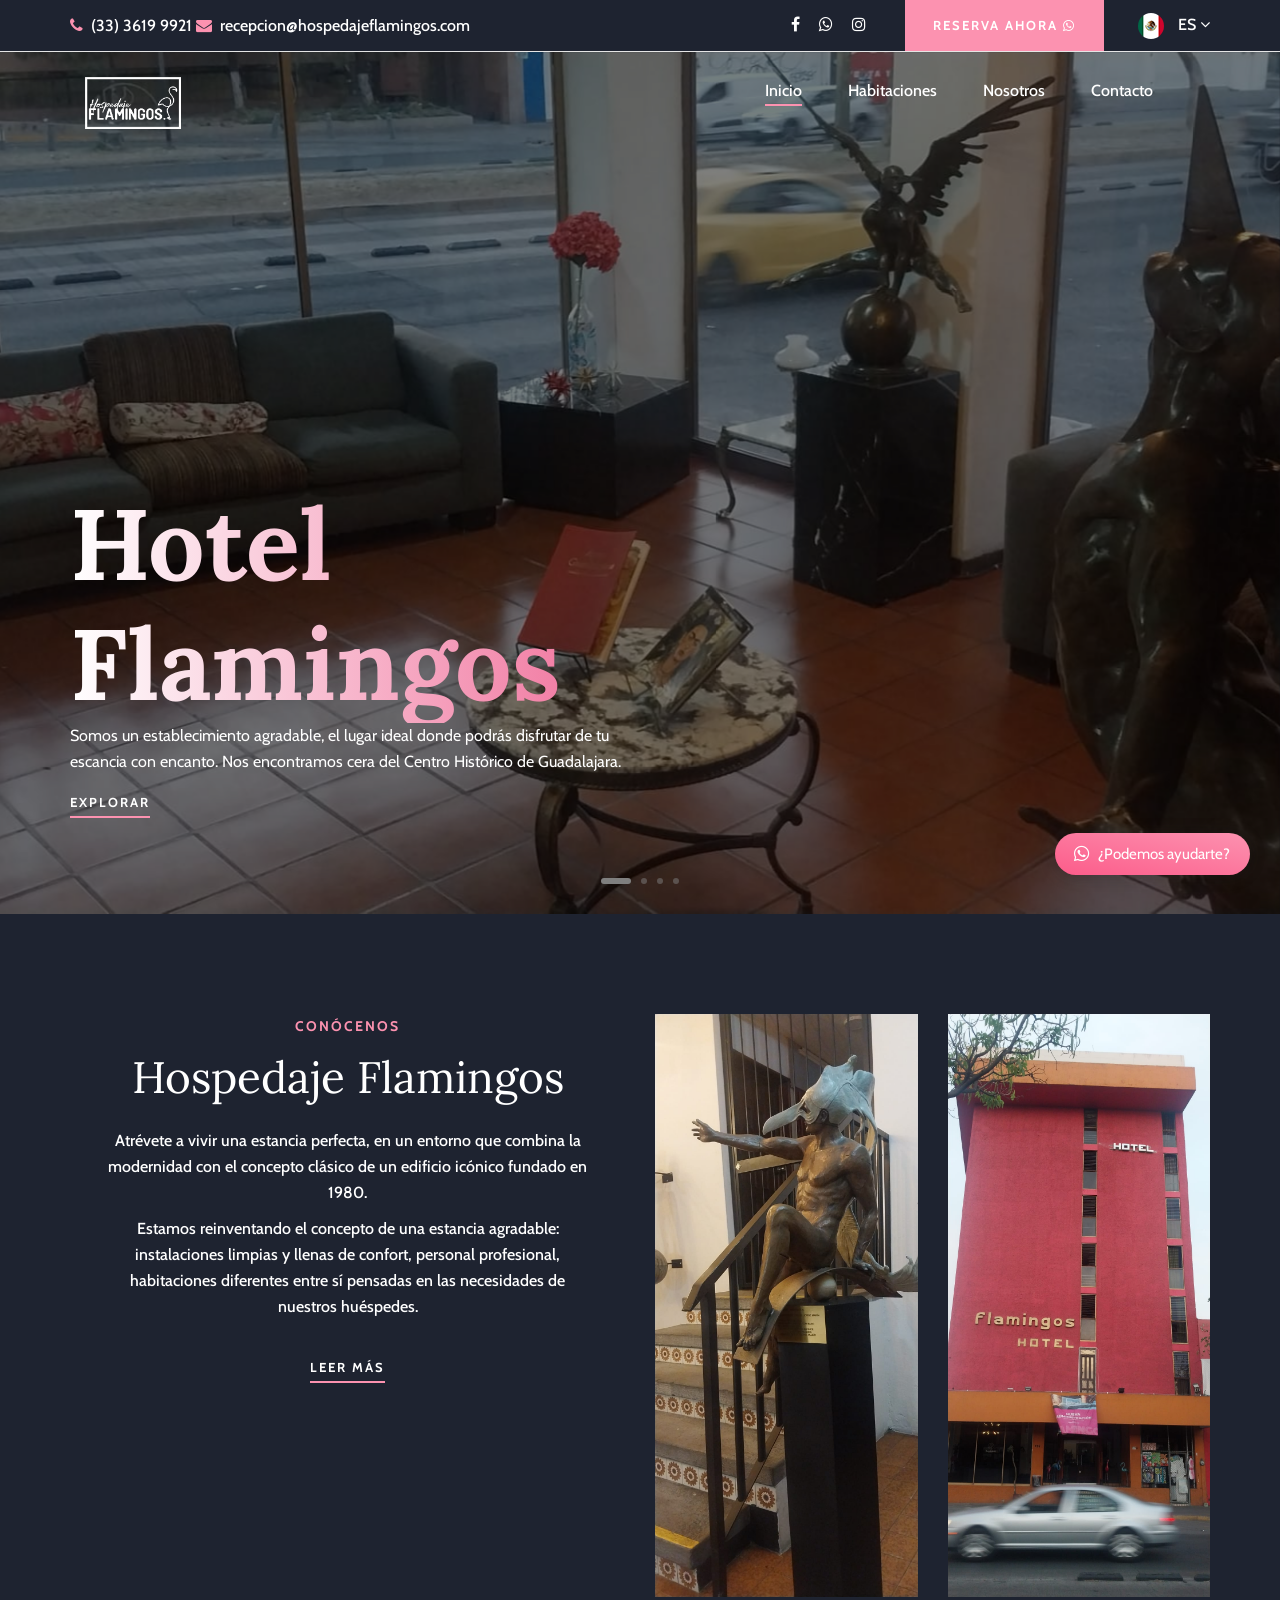
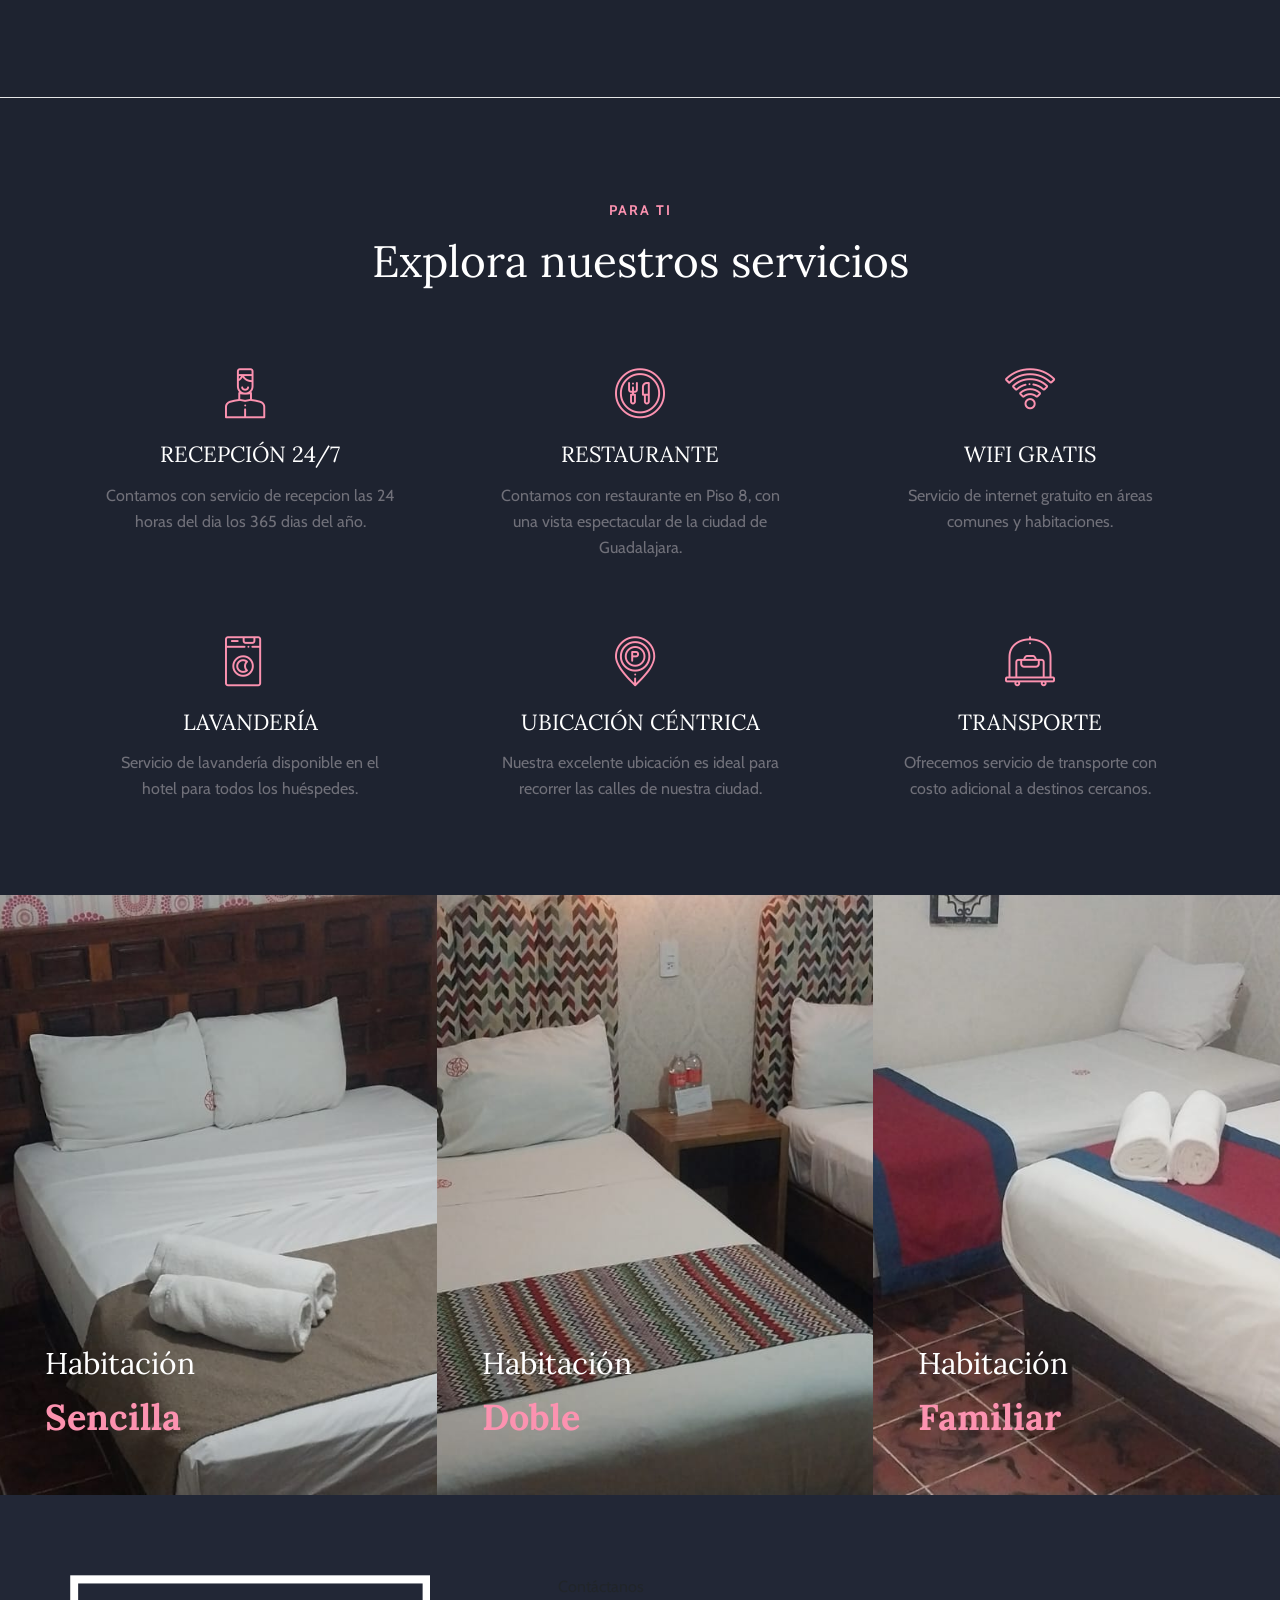
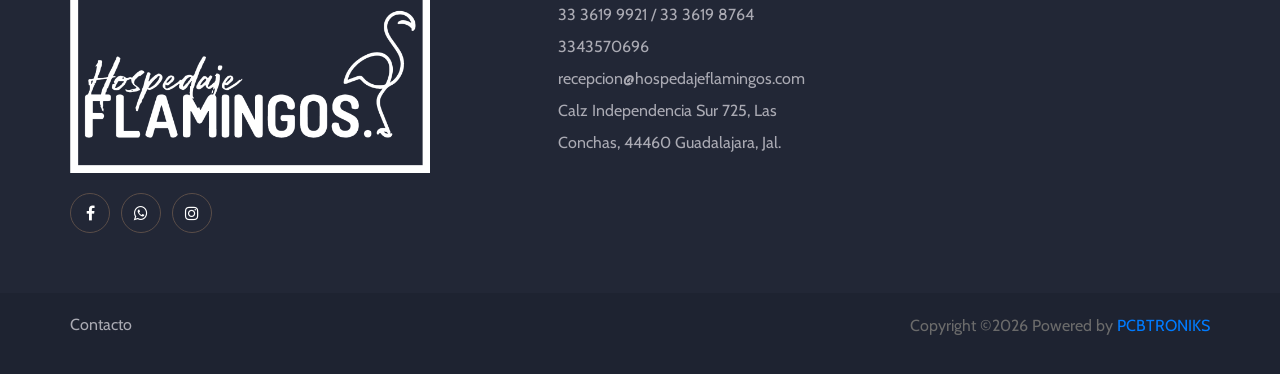
==== commit f2013c9a: "ADD\ New hotel information" ====
--- a/index.html
+++ b/index.html
@@ -41,7 +41,7 @@
     <link rel="stylesheet" href="css/jquery-ui.min.css" type="text/css">
     <link rel="stylesheet" href="css/magnific-popup.css" type="text/css">
     <link rel="stylesheet" href="css/slicknav.min.css" type="text/css">
-    <link rel="stylesheet" href="css/style.css?v=5" type="text/css">
+    <link rel="stylesheet" href="css/style.css?v=6" type="text/css">
     <link rel="stylesheet" href="css/mtz.css" type="text/css">
     <link rel="stylesheet" href="css/boton.css" type="text/css">
     <link rel="stylesheet" href="https://use.fontawesome.com/releases/v5.8.2/css/all.css">
@@ -314,7 +314,7 @@
                 <div class="col-lg-4 col-sm-6">
                     <div class="service-item">
                         <i class="flaticon-033-dinner"></i>
-                        <h4>Restaurante</h4>
+                        <h4>RESTAURANTE</h4>
                         <p>Contamos con restaurante en Piso 8, con una vista espectacular de la ciudad de Guadalajara.</p>
                     </div>
                 </div>
@@ -336,6 +336,13 @@
                 -->
                 <div class="col-lg-4 col-sm-6">
                     <div class="service-item">
+                        <i class="flaticon-051-laundry"></i>
+                        <h4>LAVANDERÍA</h4>
+                        <p>Servicio de lavandería disponible en el hotel para todos los huéspedes.</p>
+                    </div>
+                </div>
+                <div class="col-lg-4 col-sm-6">
+                    <div class="service-item">
                         <i class="flaticon-036-parking"></i>
                         <h4>UBICACIÓN CÉNTRICA</h4>
                         <p>Nuestra excelente ubicación es ideal para recorrer las calles de nuestra ciudad.</p>
@@ -343,9 +350,9 @@
                 </div>
                 <div class="col-lg-4 col-sm-6">
                     <div class="service-item">
-                        <i class="flaticon-027-mirror"></i>
-                        <h4>RESGUARDO DE EQUIPAJE</h4>
-                        <p>Deja tu equipaje en nuestro hotel y disfruta de tu día.</p>
+                        <i class="flaticon-052-transport"></i>
+                        <h4>TRANSPORTE</h4>
+                        <p>Ofrecemos servicio de transporte con costo adicional a destinos cercanos.</p>
                     </div>
                 </div>
             </div>
@@ -655,7 +662,8 @@
                     <div class="col-lg-3 offset-lg-1">
                         <div class="ft-contact">Contáctanos</h6>
                             <ul>
-                                <li>33 3619 9921 / 33 3619 8764</li>
+                                <li>33 3619 9921 / 33 3619 8764 </li>
+                                <li>3343570696</li>
                                 <li>recepcion@hospedajeflamingos.com</li>
                                 <li>Calz Independencia Sur 725, Las Conchas, 44460 Guadalajara, Jal.</li>
                             </ul>
--- a/css/flaticon.css
+++ b/css/flaticon.css
@@ -0,0 +1,83 @@
+	/*
+  	Flaticon icon font: Flaticon
+  	Creation date: 25/01/2019 11:32
+  	*/
+
+@font-face {
+  font-family: "Flaticon";
+  src: url("../fonts/Flaticon.eot");
+  src: url("../fonts/Flaticon.eot?#iefix") format("embedded-opentype"),
+       url("../fonts/Flaticon.woff") format("woff"),
+       url("../fonts/Flaticon.ttf") format("truetype"),
+       url("../fonts/Flaticon.svg#Flaticon") format("svg");
+  font-weight: normal;
+  font-style: normal;
+}
+
+@media screen and (-webkit-min-device-pixel-ratio:0) {
+  @font-face {
+    font-family: "Flaticon";
+    src: url("../fonts/Flaticon.svg#Flaticon") format("svg");
+  }
+}
+
+[class^="flaticon-"]:before, [class*=" flaticon-"]:before,
+[class^="flaticon-"]:after, [class*=" flaticon-"]:after {   
+  font-family: Flaticon;
+  font-size: 50px;
+  font-style: normal;
+  margin-left: 0;
+}
+
+.flaticon-001-luggage:before { content: "\f100"; }
+.flaticon-002-breakfast:before { content: "\f101"; }
+.flaticon-003-air-conditioner:before { content: "\f102"; }
+.flaticon-004-fridge:before { content: "\f103"; }
+.flaticon-005-tea:before { content: "\f104"; }
+.flaticon-006-dumbbell:before { content: "\f105"; }
+.flaticon-007-swimming-pool:before { content: "\f106"; }
+.flaticon-008-heater:before { content: "\f107"; }
+.flaticon-009-cctv:before { content: "\f108"; }
+.flaticon-010-newspaper:before { content: "\f109"; }
+.flaticon-011-no-smoking:before { content: "\f10a"; }
+.flaticon-012-cocktail:before { content: "\f10b"; }
+.flaticon-013-safety-box:before { content: "\f10c"; }
+.flaticon-014-ring-bell:before { content: "\f10d"; }
+.flaticon-015-door-hanger:before { content: "\f10e"; }
+.flaticon-016-washing-machine:before { content: "\f10f"; }
+.flaticon-017-sunbed:before { content: "\f110"; }
+.flaticon-018-iron:before { content: "\f111"; }
+.flaticon-019-television:before { content: "\f112"; }
+.flaticon-020-telephone:before { content: "\f113"; }
+.flaticon-021-flip-flops:before { content: "\f114"; }
+.flaticon-022-clock:before { content: "\f115"; }
+.flaticon-023-hair-dryer:before { content: "\f116"; }
+.flaticon-024-towel:before { content: "\f117"; }
+.flaticon-025-pillow:before { content: "\f118"; }
+.flaticon-026-bed:before { content: "\f119"; }
+.flaticon-027-mirror:before { content: "\f11a"; }
+.flaticon-028-vacuum-cleaner:before { content: "\f11b"; }
+.flaticon-029-wifi:before { content: "\f11c"; }
+.flaticon-030-bathtub:before { content: "\f11d"; }
+.flaticon-031-elevator:before { content: "\f11e"; }
+.flaticon-032-armchair:before { content: "\f11f"; }
+.flaticon-033-dinner:before { content: "\f120"; }
+.flaticon-034-camera:before { content: "\f121"; }
+.flaticon-035-eight-ball:before { content: "\f122"; }
+.flaticon-036-parking:before { content: "\f123"; }
+.flaticon-037-sink:before { content: "\f124"; }
+.flaticon-038-five-stars:before { content: "\f125"; }
+.flaticon-039-three-stars:before { content: "\f126"; }
+.flaticon-040-key-card:before { content: "\f127"; }
+.flaticon-041-lamp:before { content: "\f128"; }
+.flaticon-042-menu:before { content: "\f129"; }
+.flaticon-043-room-service:before { content: "\f12a"; }
+.flaticon-044-clock-1:before { content: "\f12b"; }
+.flaticon-045-door:before { content: "\f12c"; }
+.flaticon-046-toothbrush:before { content: "\f12d"; }
+.flaticon-047-calendar:before { content: "\f12e"; }
+.flaticon-048-door-handle:before { content: "\f12f"; }
+.flaticon-049-power-socket:before { content: "\f130"; }
+.flaticon-050-bellboy:before { content: "\f131"; }
+.flaticon-051-laundry:before { content: "\f10f"; }
+.flaticon-052-transport:before { content: "\f100"; }
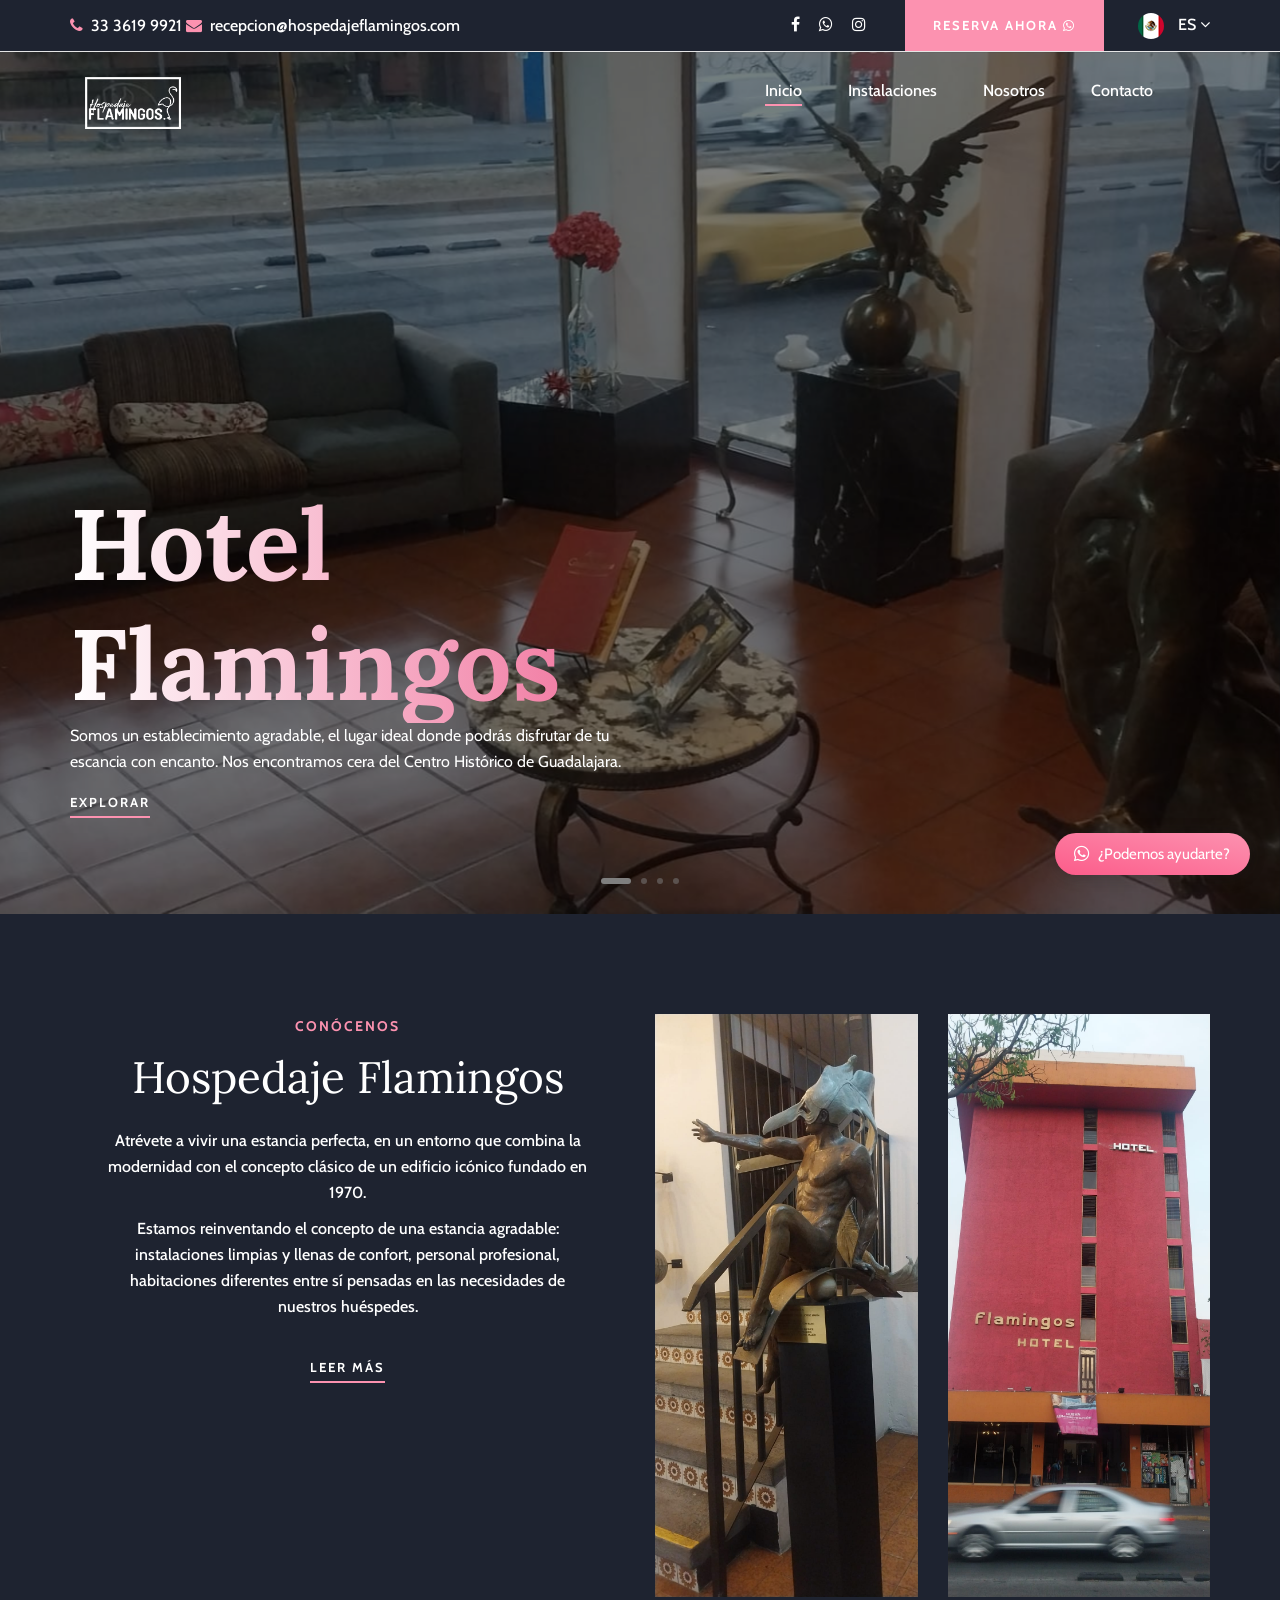
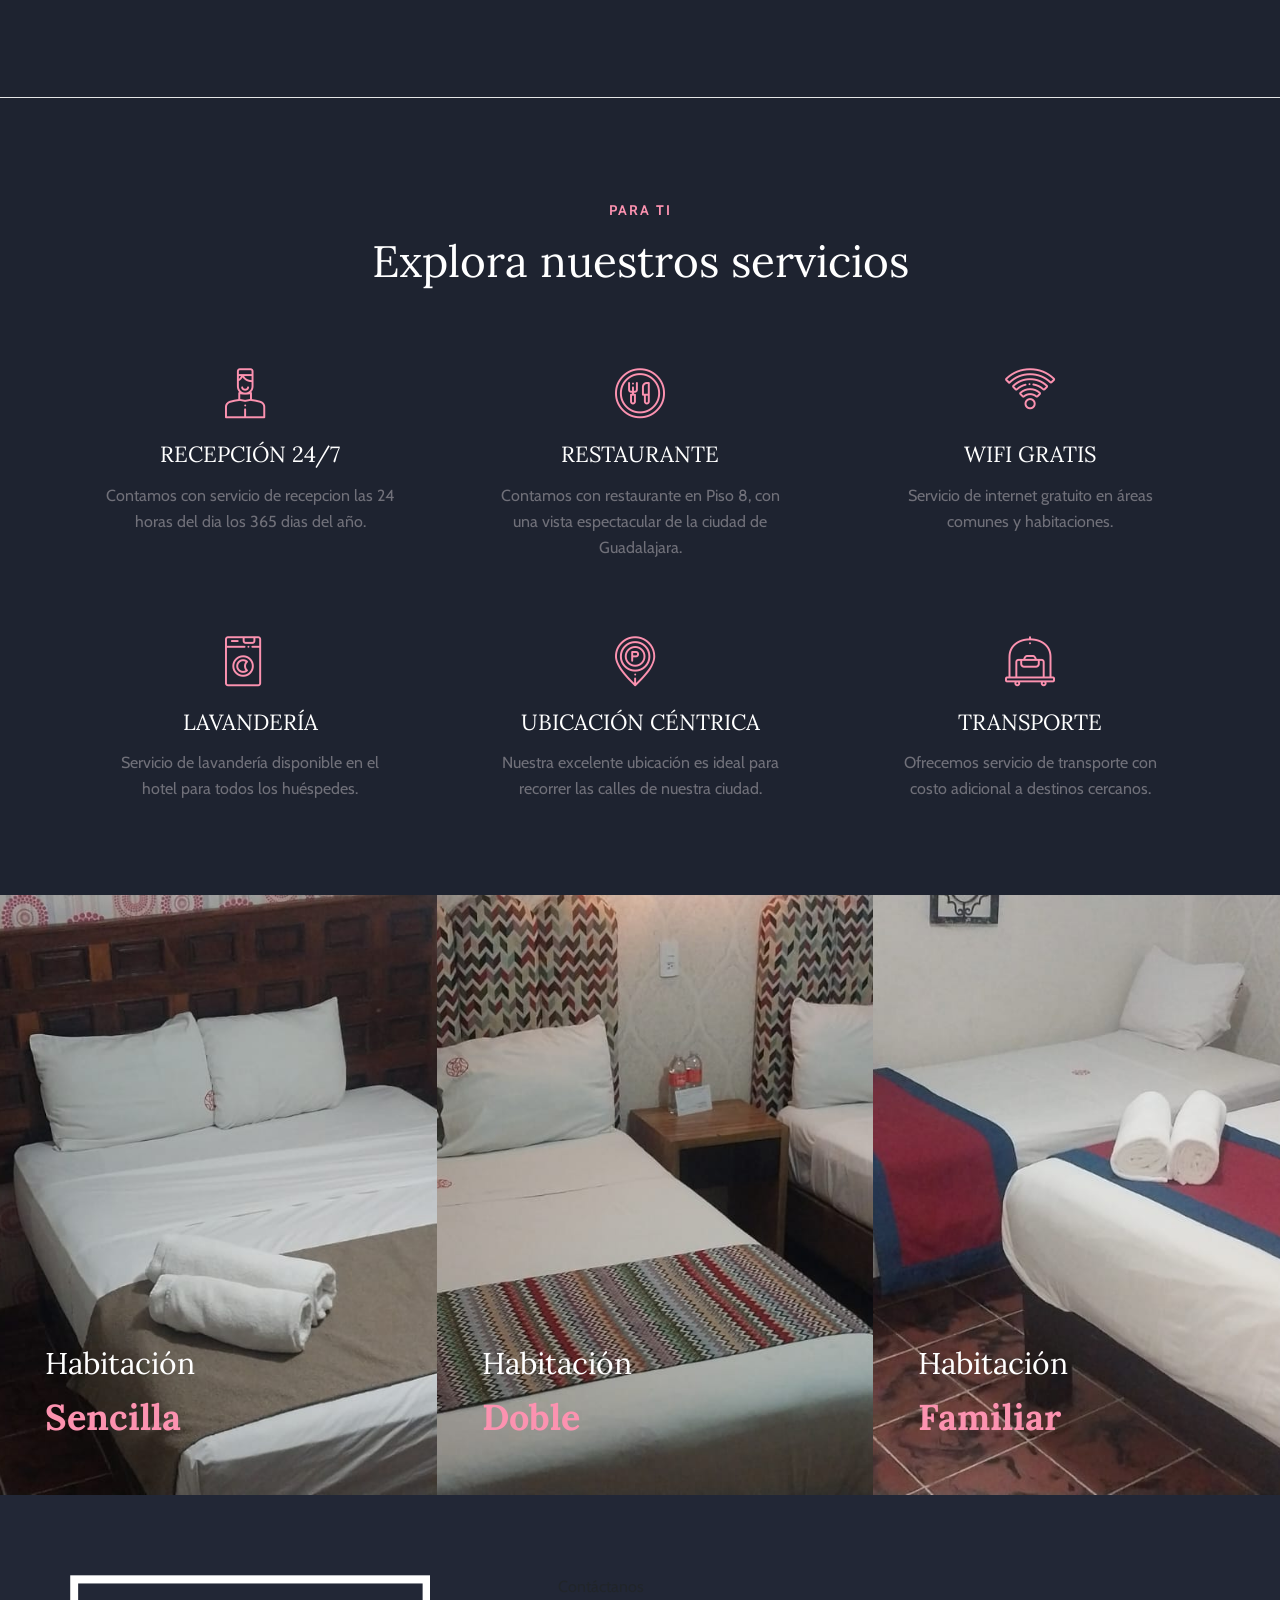
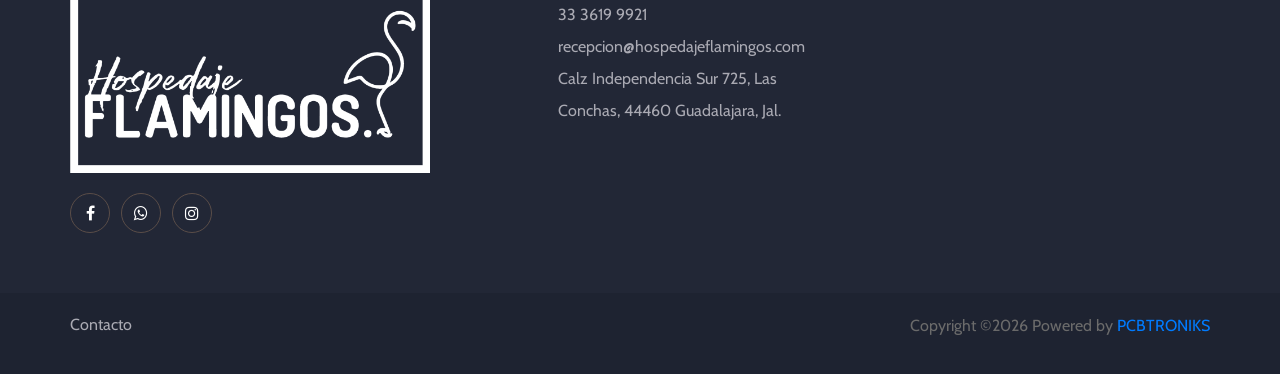
==== commit 7b012125: "Add\ Replace footer long list numbers and dropdown to desktop menu" ====
--- a/index.html
+++ b/index.html
@@ -84,7 +84,12 @@
         <nav class="mainmenu mobile-menu">
             <ul>
                 <li class="active"><a href="./index.html">Inicio</a></li>
-                <li><a href="./rooms.html">Habitaciones</a></li>
+                <li><a href="javascript:void(0)">Instalaciones</a>
+                    <ul class="dropdown">
+                        <li><a href="./rooms.html">Mis Habitaciones</a></li>
+                        <li><a href="./index.html#restaurante">Restaurante</a></li>
+                    </ul>
+                </li>
                     <li><a href="./about-us.html">Nosotros</a></li>
                 <li><a href="./contact.html">Contacto</a></li>
             </ul>
@@ -97,7 +102,7 @@
           <a href="https://www.instagram.com/flamingoshospedaje/" target="_blank"><i class="fa fa-instagram"></i></a>
         </div>
         <ul style="color: white;" class="top-widget">
-            <li><i class="fa fa-phone"></i> (33) 3619 9921</li>
+            <li><i class="fa fa-phone"></i> 33 3619 9921</li>
             <li><i class="fa fa-envelope"></i> recepcion@hospedajeflamingos.com</li>
         </ul>
         </div>
@@ -111,7 +116,7 @@
                 <div class="row">
                     <div class="col-lg-6">
                         <ul style="color: white;" class="tn-left">
-                            <a href="tel:3331097801"><li><i class="fa fa-phone"></i> (33) 3619 9921</li></a>
+                            <a href="tel:3336199921"><li><i class="fa fa-phone"></i> 33 3619 9921</li></a>
                             <a href="mailto:recepcion@hospedajeflamingos.com"><li><i class="fa fa-envelope"></i> recepcion@hospedajeflamingos.com</li></a>
                         </ul>
                     </div>
@@ -159,7 +164,12 @@
                             <nav class="mainmenu">
                                 <ul>
                                     <li class="active"><a href="./index.html">Inicio</a></li>
-                                    <li><a href="./rooms.html">Habitaciones</a></li>
+                                    <li><a href="javascript:void(0)">Instalaciones</a>
+                                        <ul class="dropdown">
+                                            <li><a href="./rooms.html">Mis Habitaciones</a></li>
+                                            <li><a href="./index.html#restaurante">Restaurante</a></li>
+                                        </ul>
+                                    </li>
                                     <li><a href="./about-us.html">Nosotros</a></li>
                                     <li><a href="./contact.html">Contacto</a></li>
                                 </ul>
@@ -269,7 +279,7 @@
                             <span>Conócenos</span>
                             <h2 style="color: white;">Hospedaje Flamingos</h2>
                         </div>
-                        <p style="color: white;" class="f-para">Atrévete a vivir una estancia perfecta, en un entorno que combina la modernidad con el concepto clásico de un edificio icónico fundado en 1980.</p>
+                        <p style="color: white;" class="f-para">Atrévete a vivir una estancia perfecta, en un entorno que combina la modernidad con el concepto clásico de un edificio icónico fundado en 1970.</p>
                         <p style="color: white;" class="s-para">Estamos reinventando el concepto de una estancia agradable: instalaciones limpias y llenas de confort, personal profesional, habitaciones diferentes entre sí pensadas en las necesidades de nuestros huéspedes.</p>
                         <a href="./about-us.html" style="color: white;" class="primary-btn about-btn">Leer más</a>
                     </div>
@@ -312,7 +322,7 @@
                     </div>
                 </div>
                 <div class="col-lg-4 col-sm-6">
-                    <div class="service-item">
+                    <div class="service-item" id="restaurante">
                         <i class="flaticon-033-dinner"></i>
                         <h4>RESTAURANTE</h4>
                         <p>Contamos con restaurante en Piso 8, con una vista espectacular de la ciudad de Guadalajara.</p>
@@ -662,8 +672,7 @@
                     <div class="col-lg-3 offset-lg-1">
                         <div class="ft-contact">Contáctanos</h6>
                             <ul>
-                                <li>33 3619 9921 / 33 3619 8764 </li>
-                                <li>3343570696</li>
+                                <li>33 3619 9921 </li>
                                 <li>recepcion@hospedajeflamingos.com</li>
                                 <li>Calz Independencia Sur 725, Las Conchas, 44460 Guadalajara, Jal.</li>
                             </ul>
--- a/css/style.css
+++ b/css/style.css
@@ -478,7 +478,7 @@
 }
 .menu-item .nav-menu .mainmenu li .dropdown li a {
 	font-size: 16px;
-	color: white !important;
+	color: #1e2330 !important;
 	display: block;
 	text-align: left;
 	padding: 8px 15px;
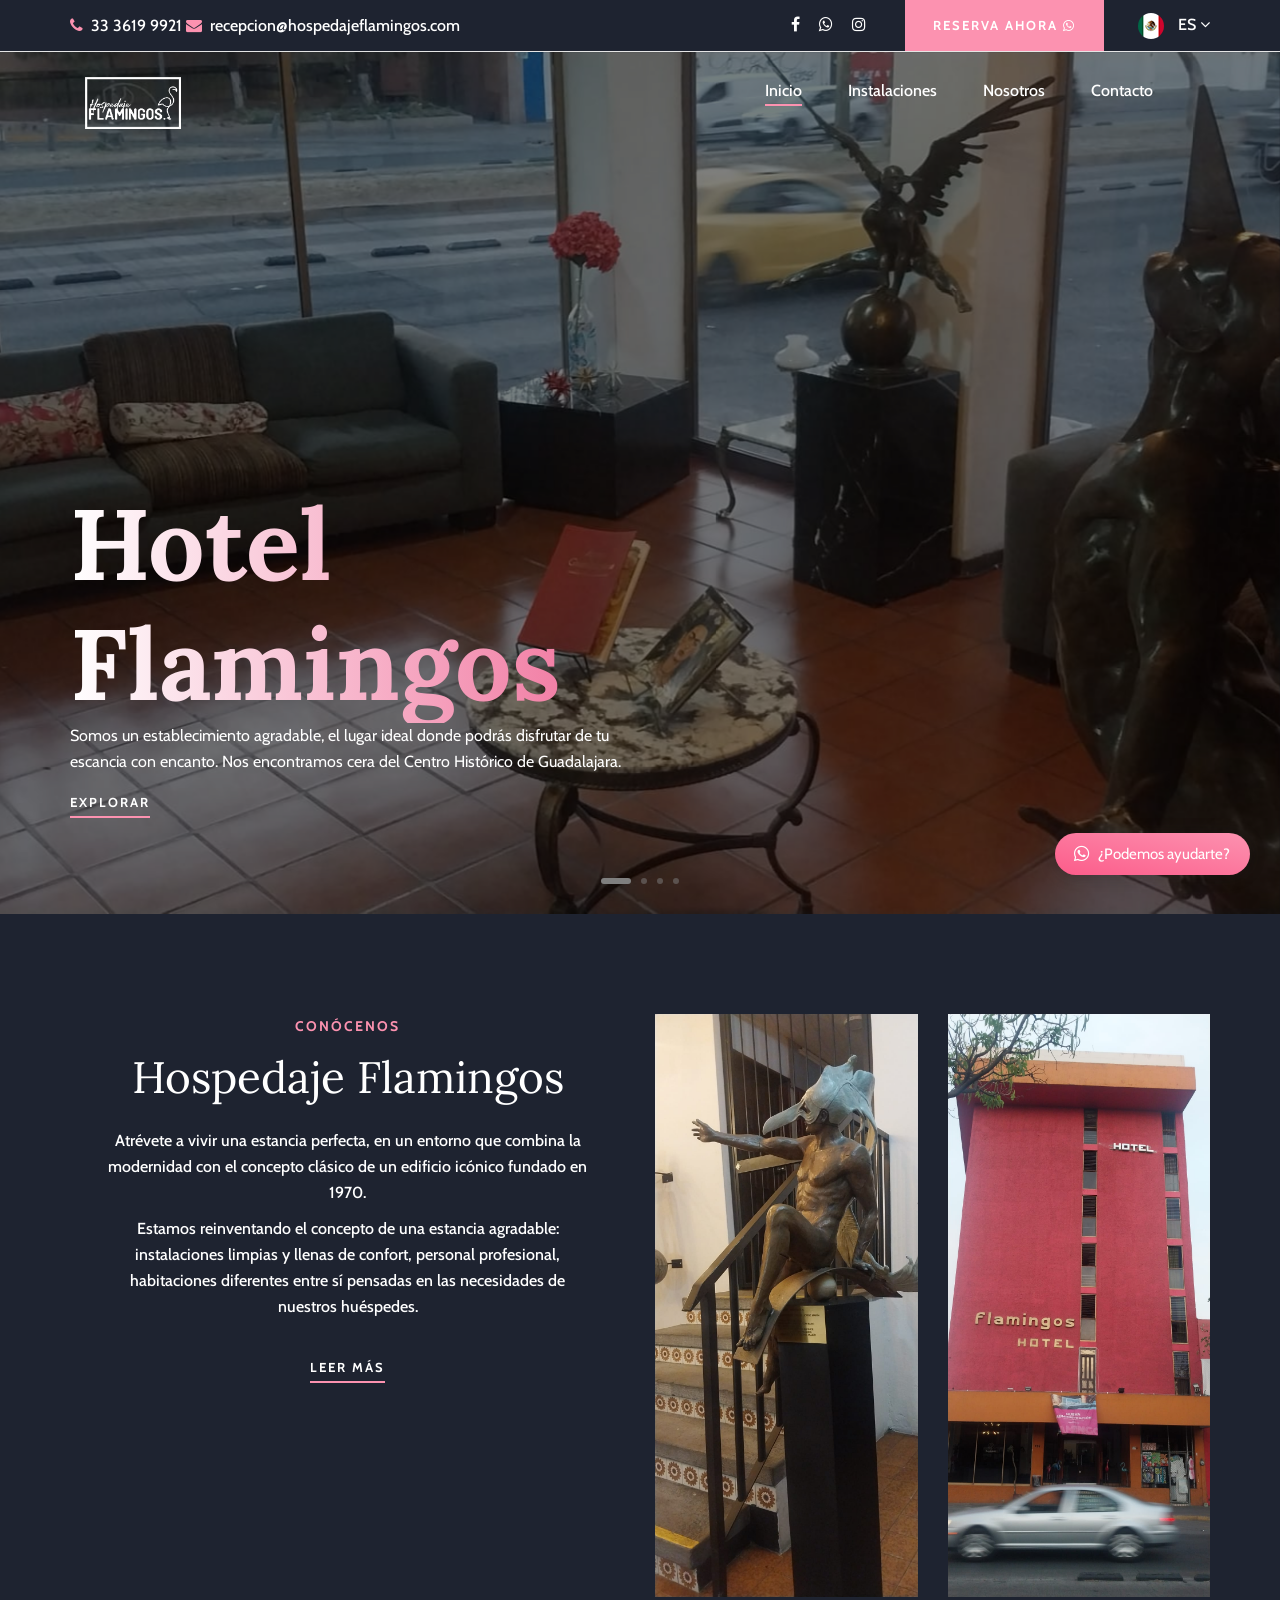
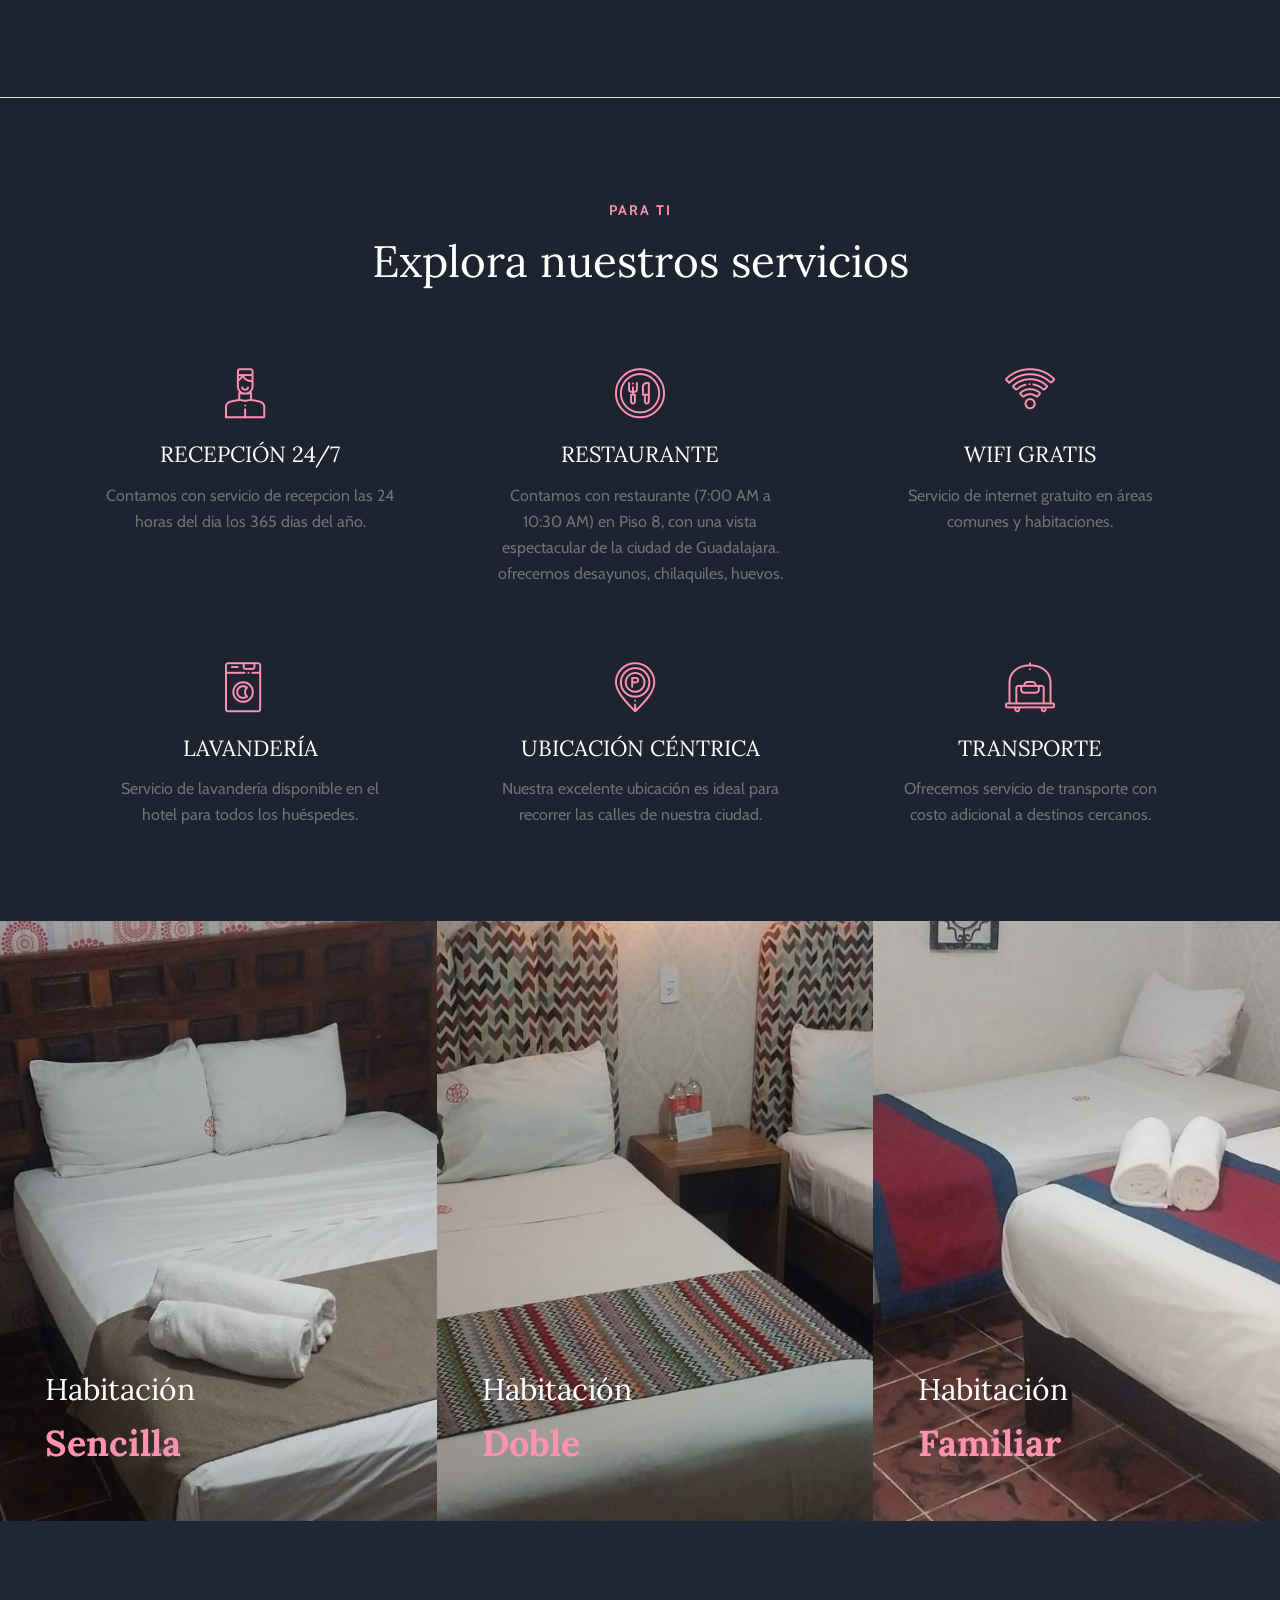
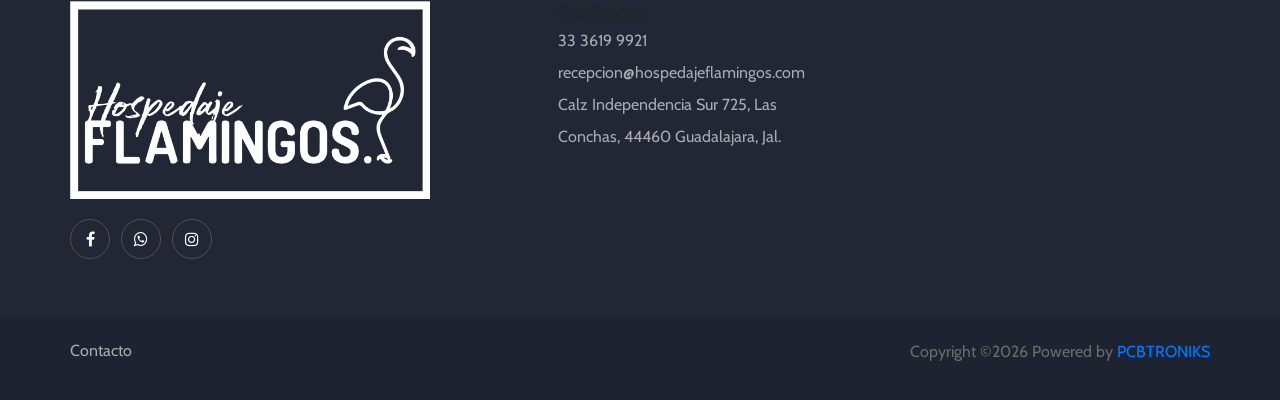
==== commit 29b0d0be: "Update Concierge to Reservaciones" ====
--- a/index.html
+++ b/index.html
@@ -325,7 +325,7 @@
                     <div class="service-item" id="restaurante">
                         <i class="flaticon-033-dinner"></i>
                         <h4>RESTAURANTE</h4>
-                        <p>Contamos con restaurante en Piso 8, con una vista espectacular de la ciudad de Guadalajara.</p>
+                        <p>Contamos con restaurante (7:00 AM a 10:30 AM) en Piso 8, con una vista espectacular de la ciudad de Guadalajara. ofrecemos desayunos, chilaquiles, huevos.</p>
                     </div>
                 </div>
                 <div class="col-lg-4 col-sm-6">
@@ -393,7 +393,7 @@
                                         </tr>
                                         <tr>
                                             <td class="r-o">Cama:</td>
-                                            <td>King size</td>
+                                            <td>Queen size</td>
                                         </tr>
                                         <tr>
                                             <td class="r-o">Servicios:</td>
@@ -614,7 +614,7 @@
     <div id='whatsapp-chat' class='hide'>
     <div class='header-chat'>
     <div class='head-home'>
-      <h3">Hola!</h3>
+      <h3>Hola!</h3>
     <p class="chat">Haga clic en uno de nuestros representantes a continuación para chatear en WhatsApp o envíenos un correo electrónico a recepcion@hospedajeflamingos.com
     </p>
   </div>
@@ -625,7 +625,7 @@
     <div class='info-avatar'><img src='https://2.bp.blogspot.com/-y6xNA_8TpFo/XXWzkdYk0MI/AAAAAAAAA5s/RCzTBJ_FbMwVt5AEZKekwQqiDNqdNQJjgCLcBGAs/s70/supportmale.png'/></div>
     <div class='info-chat'>
     <span class='chat-label'>Support</span>
-    <span class='chat-nama'>Concierge</span>
+    <span class='chat-nama'>Reservaciones</span>
     </div><span class='my-number'>+523330370522</span>
     </a>
     <!-- Info Contact End -->
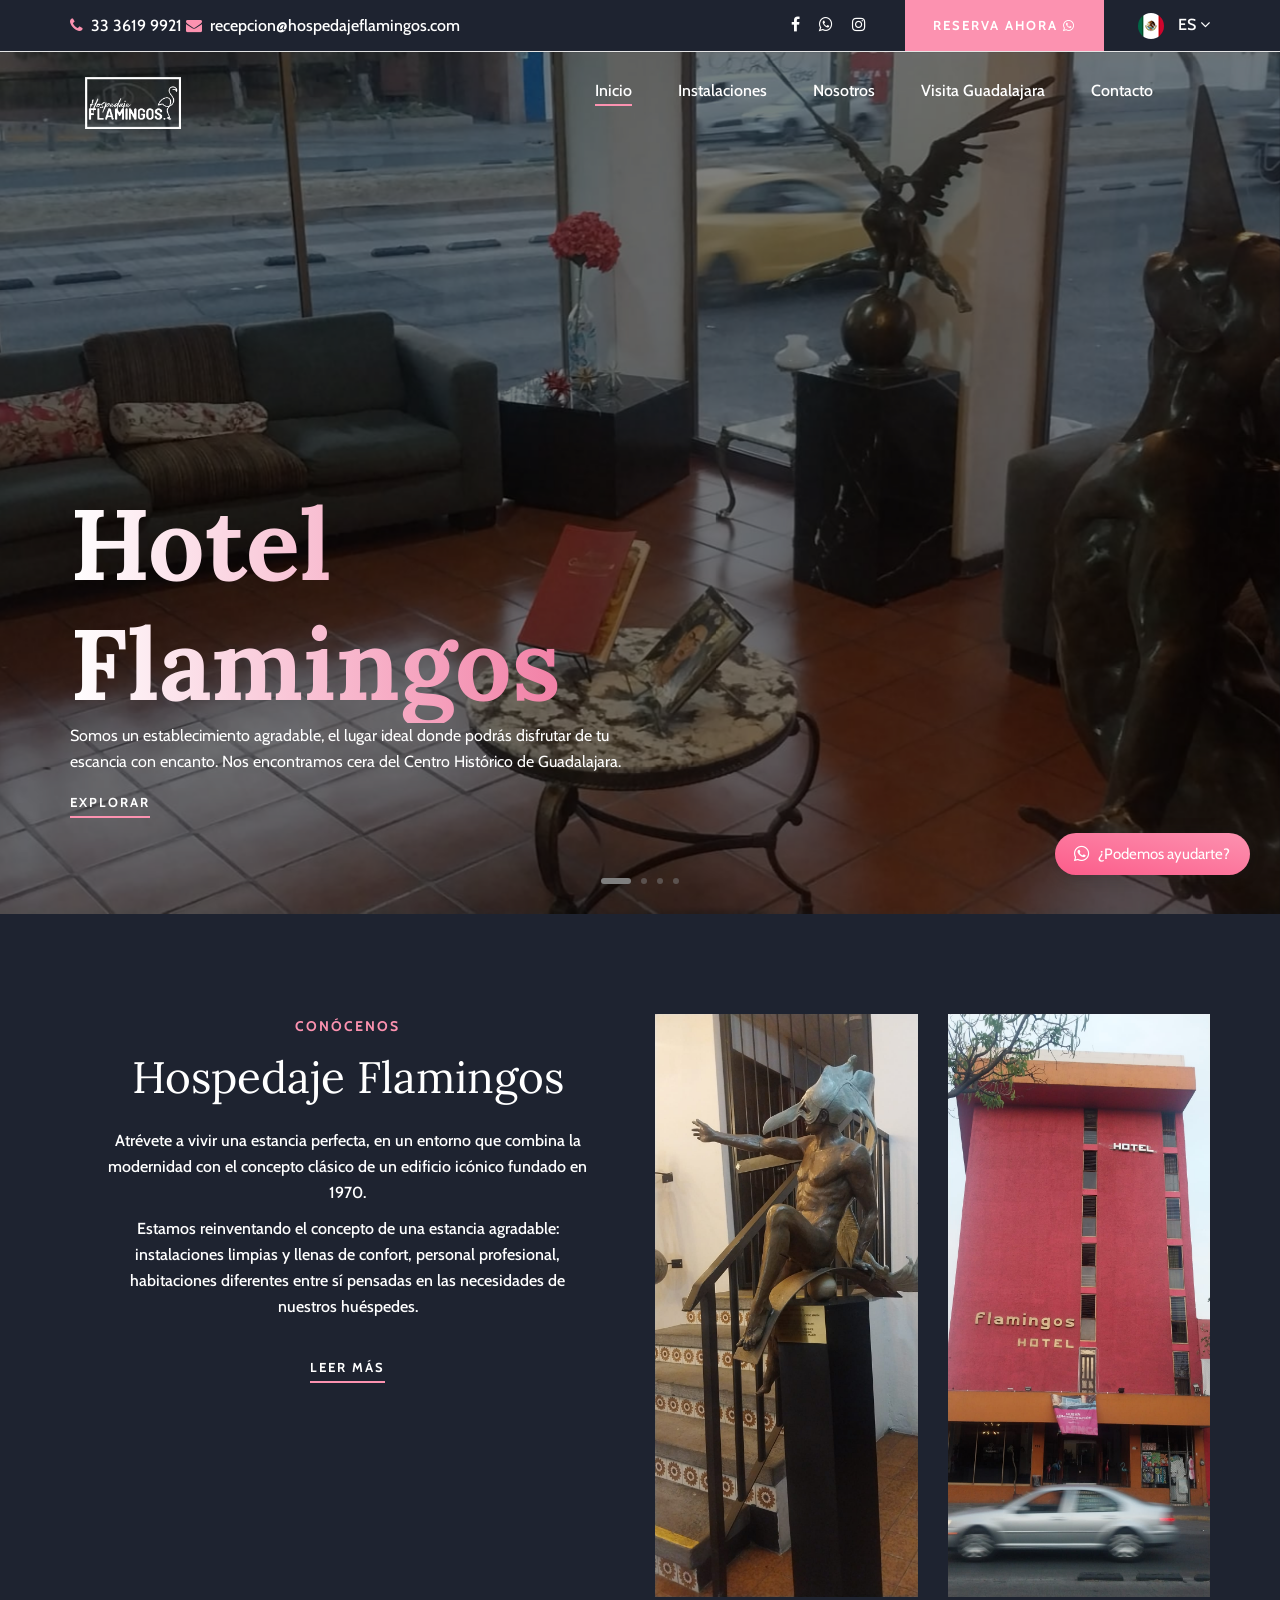
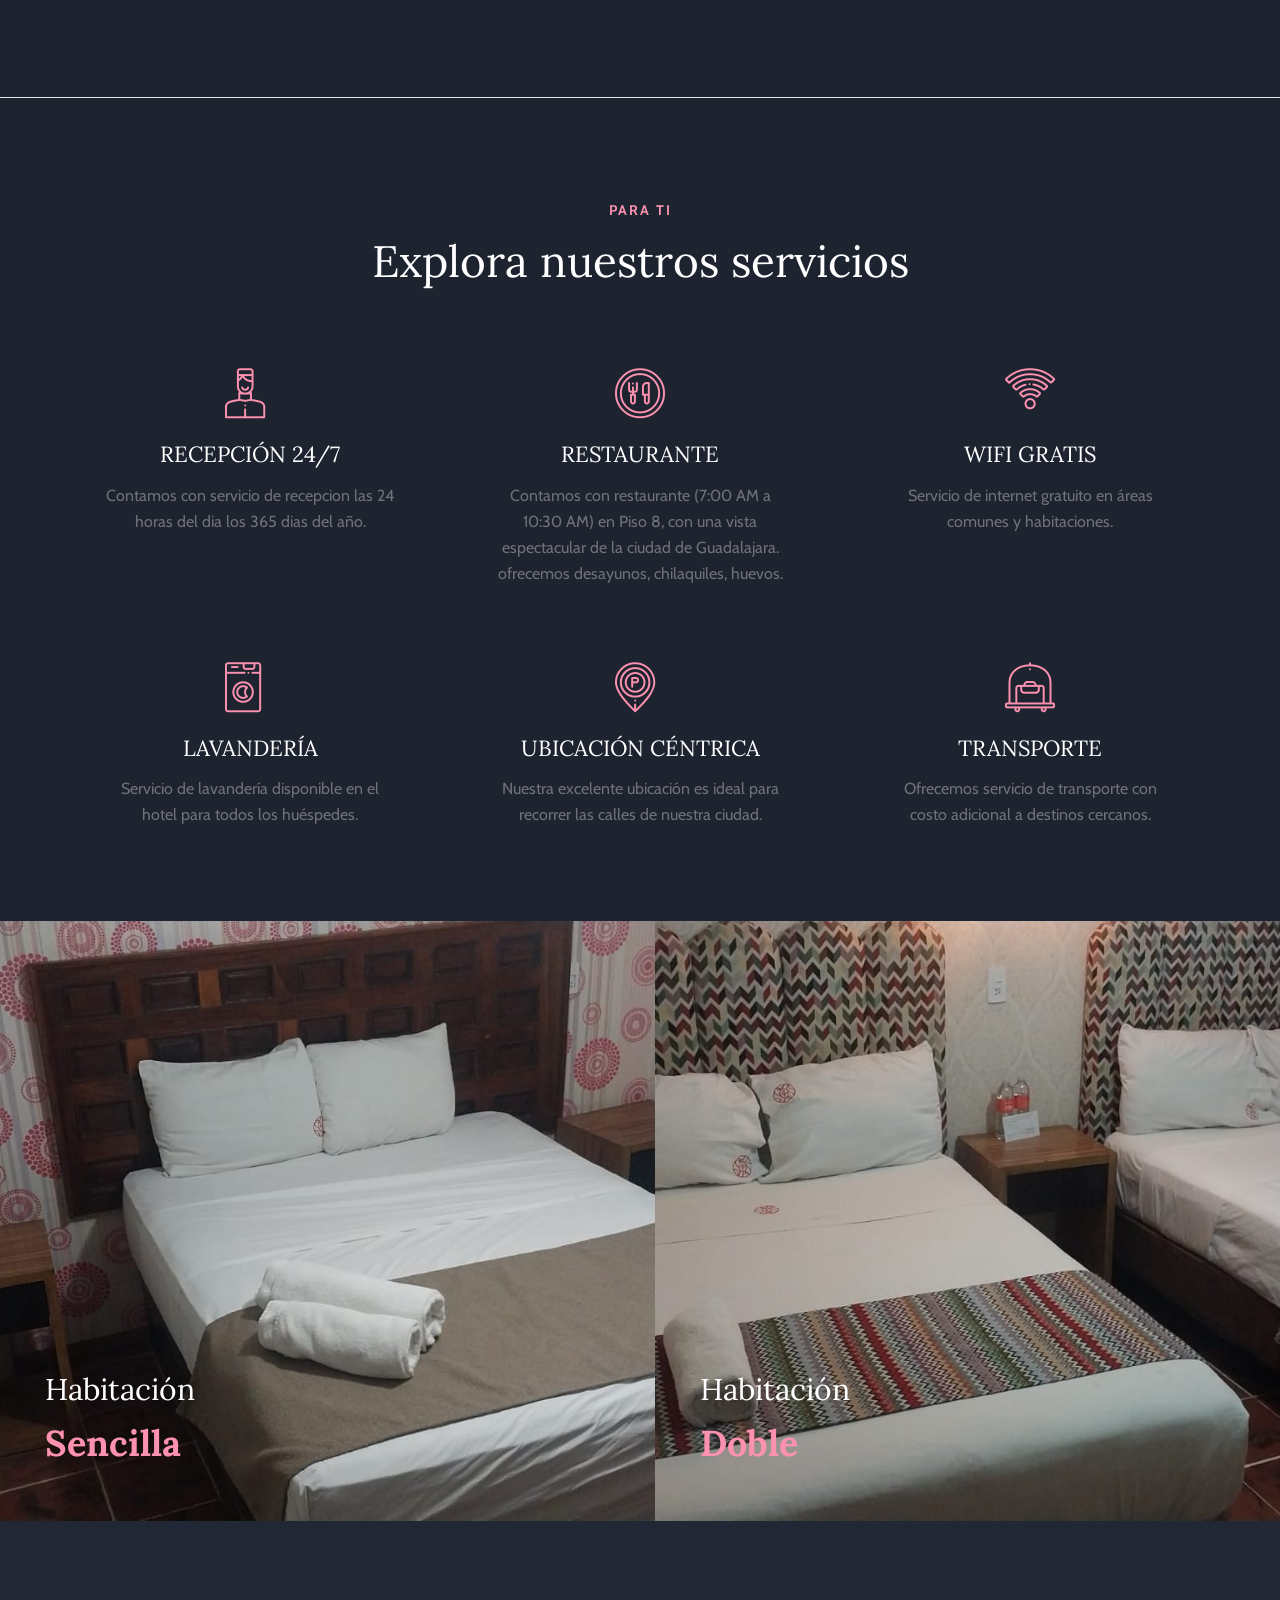
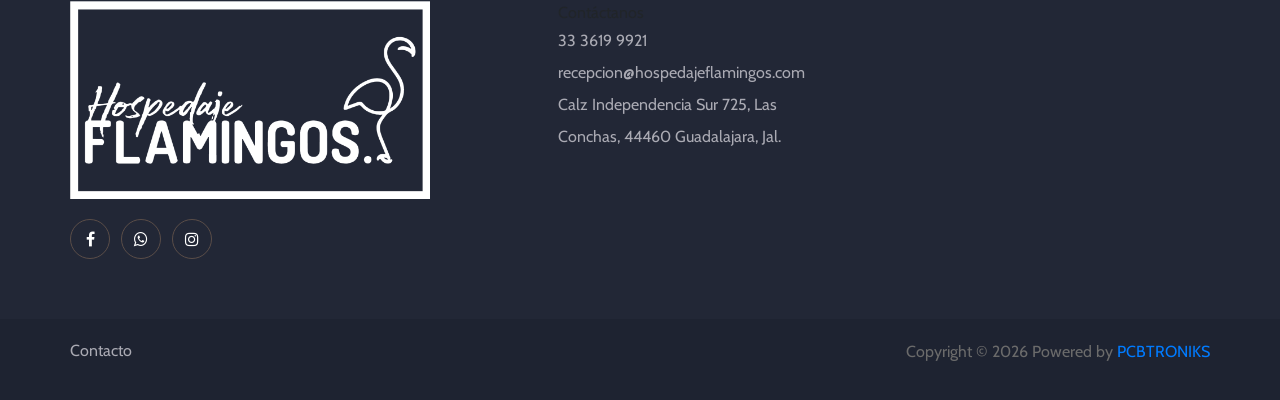
==== commit 6be6bed6: "WO\ Site points" ====
--- a/index.html
+++ b/index.html
@@ -22,7 +22,7 @@
     <link rel="apple-touch-icon" sizes="144x144" href="img/apple-icon-144x144.png">
     <link rel="apple-touch-icon" sizes="152x152" href="img/apple-icon-152x152.png">
     <link rel="apple-touch-icon" sizes="180x180" href="img/apple-icon-180x180.png">
-    <link rel="icon" type="image/png" sizes="192x192"  href="img/android-icon-192x192.png">
+    <link rel="icon" type="image/png" sizes="192x192" href="img/android-icon-192x192.png">
     <link rel="icon" type="image/png" sizes="32x32" href="img/favicon-32x32.png">
     <link rel="icon" type="image/png" sizes="96x96" href="img/favicon-96x96.png">
     <link rel="icon" type="image/png" sizes="16x16" href="img/favicon-16x16.png">
@@ -81,30 +81,33 @@
             <a href="https://flamingos.pcbtroniks.com/direct-booking" class="bk-btn">Reservar Ahora</a>
         </div>
         <div class="footer-mobile-menu">
-        <nav class="mainmenu mobile-menu">
-            <ul>
-                <li class="active"><a href="./index.html">Inicio</a></li>
-                <li><a href="javascript:void(0)">Instalaciones</a>
-                    <ul class="dropdown">
-                        <li><a href="./rooms.html">Mis Habitaciones</a></li>
-                        <li><a href="./index.html#restaurante">Restaurante</a></li>
-                    </ul>
-                </li>
+            <nav class="mainmenu mobile-menu">
+                <ul>
+                    <li class="active"><a href="./index.html">Inicio</a></li>
+                    <li><a href="javascript:void(0)">Instalaciones</a>
+                        <ul class="dropdown">
+                            <li><a href="./rooms.html">Habitaciones</a></li>
+                            <li><a href="./index.html#restaurante">Restaurante</a></li>
+                        </ul>
+                    </li>
                     <li><a href="./about-us.html">Nosotros</a></li>
-                <li><a href="./contact.html">Contacto</a></li>
+                    <li><a href="./contact.html">Contacto</a></li>
+                </ul>
+            </nav>
+            <div id="mobile-menu-wrap"></div>
+            <div class="top-social">
+                <a href="https://www.facebook.com/flamingoshospedaje/" target="_blank"><i
+                        class="fa fa-facebook"></i></a>
+                <a href="https://api.whatsapp.com/send?phone=523318360271&text=Me%20interesa%20saber%20m%C3%A1s%20acerca%20del%20hotel."
+                    target="_blank">
+                    <i class="fa fa-whatsapp"></i></a>
+                <a href="https://www.instagram.com/flamingoshospedaje/" target="_blank"><i
+                        class="fa fa-instagram"></i></a>
+            </div>
+            <ul style="color: white;" class="top-widget">
+                <li><i class="fa fa-phone"></i> 33 3619 9921</li>
+                <li><i class="fa fa-envelope"></i> recepcion@hospedajeflamingos.com</li>
             </ul>
-        </nav>
-        <div id="mobile-menu-wrap"></div>
-        <div class="top-social">
-          <a href="https://www.facebook.com/flamingoshospedaje/" target="_blank"><i class="fa fa-facebook"></i></a>
-          <a href="https://api.whatsapp.com/send?phone=523318360271&text=Me%20interesa%20saber%20m%C3%A1s%20acerca%20del%20hotel." target="_blank">
-            <i class="fa fa-whatsapp"></i></a>
-          <a href="https://www.instagram.com/flamingoshospedaje/" target="_blank"><i class="fa fa-instagram"></i></a>
-        </div>
-        <ul style="color: white;" class="top-widget">
-            <li><i class="fa fa-phone"></i> 33 3619 9921</li>
-            <li><i class="fa fa-envelope"></i> recepcion@hospedajeflamingos.com</li>
-        </ul>
         </div>
     </div>
     <!-- Offcanvas Menu Section End MOBIL-->
@@ -116,19 +119,27 @@
                 <div class="row">
                     <div class="col-lg-6">
                         <ul style="color: white;" class="tn-left">
-                            <a href="tel:3336199921"><li><i class="fa fa-phone"></i> 33 3619 9921</li></a>
-                            <a href="mailto:recepcion@hospedajeflamingos.com"><li><i class="fa fa-envelope"></i> recepcion@hospedajeflamingos.com</li></a>
+                            <a href="tel:3336199921">
+                                <li><i class="fa fa-phone"></i> 33 3619 9921</li>
+                            </a>
+                            <a href="mailto:recepcion@hospedajeflamingos.com">
+                                <li><i class="fa fa-envelope"></i> recepcion@hospedajeflamingos.com</li>
+                            </a>
                         </ul>
                     </div>
                     <div class="col-lg-6">
                         <div style="color: white;" class="tn-right">
-                          <div class="top-social">
-                            <a href="https://www.facebook.com/flamingoshospedaje/" target="_blank"><i class="fa fa-facebook"></i></a>
-                            <a href="https://api.whatsapp.com/send?phone=523318360271&text=Me%20interesa%20saber%20m%C3%A1s%20acerca%20del%20hotel." target="_blank">
-                              <i class="fa fa-whatsapp"></i></a>
-                            <a href="https://www.instagram.com/flamingoshospedaje/" target="_blank"><i class="fa fa-instagram"></i></a>
-                          </div>
-                            <a href="https://flamingos.pcbtroniks.com/direct-booking" target="_blank" class="bk-btn">Reserva Ahora <i class="fa fa-whatsapp"></i></a>
+                            <div class="top-social">
+                                <a href="https://www.facebook.com/flamingoshospedaje/" target="_blank"><i
+                                        class="fa fa-facebook"></i></a>
+                                <a href="https://api.whatsapp.com/send?phone=523318360271&text=Me%20interesa%20saber%20m%C3%A1s%20acerca%20del%20hotel."
+                                    target="_blank">
+                                    <i class="fa fa-whatsapp"></i></a>
+                                <a href="https://www.instagram.com/flamingoshospedaje/" target="_blank"><i
+                                        class="fa fa-instagram"></i></a>
+                            </div>
+                            <a href="https://flamingos.pcbtroniks.com/direct-booking" target="_blank"
+                                class="bk-btn">Reserva Ahora <i class="fa fa-whatsapp"></i></a>
                             <div class="language-option">
                                 <img src="img/flag-mx.png" alt="hotel-mexicano-lujoso">
                                 <span>ES <i class="fa fa-angle-down"></i></span>
@@ -150,35 +161,37 @@
     <section class="hero-section">
         <div class="container">
             <div class="menu-item">
-            <div class="container">
-                <div class="row">
-                    <div class="col-lg-2">
-                        <div class="logo">
-                            <a href="./index.html">
-                                <img style="width: 6rem;" src="img/footer-logo.png" alt="Flamingos-hotel-en-el-centro-de-guadalajara">
-                            </a>
-                        </div>
-                    </div>
-                    <div class="col-lg-10">
-                        <div class="nav-menu">
-                            <nav class="mainmenu">
-                                <ul>
-                                    <li class="active"><a href="./index.html">Inicio</a></li>
-                                    <li><a href="javascript:void(0)">Instalaciones</a>
-                                        <ul class="dropdown">
-                                            <li><a href="./rooms.html">Mis Habitaciones</a></li>
-                                            <li><a href="./index.html#restaurante">Restaurante</a></li>
-                                        </ul>
-                                    </li>
-                                    <li><a href="./about-us.html">Nosotros</a></li>
-                                    <li><a href="./contact.html">Contacto</a></li>
-                                </ul>
-                            </nav>
-                        </div>
-                    </div>
-                </div>
-            </div>
-        </div>
+                <div class="container">
+                    <div class="row">
+                        <div class="col-lg-2">
+                            <div class="logo">
+                                <a href="./index.html">
+                                    <img style="width: 6rem;" src="img/footer-logo.png"
+                                        alt="Flamingos-hotel-en-el-centro-de-guadalajara">
+                                </a>
+                            </div>
+                        </div>
+                        <div class="col-lg-10">
+                            <div class="nav-menu">
+                                <nav class="mainmenu">
+                                    <ul>
+                                        <li class="active"><a href="./index.html">Inicio</a></li>
+                                        <li><a href="javascript:void(0)">Instalaciones</a>
+                                            <ul class="dropdown">
+                                                <li><a href="./rooms.html">Habitaciones</a></li>
+                                                <li><a href="./index.html#restaurante">Restaurante</a></li>
+                                            </ul>
+                                        </li>
+                                        <li><a href="./about-us.html">Nosotros</a></li>
+                                        <li><a href="./visita-gdl.html">Visita Guadalajara</a></li>
+                                        <li><a href="./contact.html">Contacto</a></li>
+                                    </ul>
+                                </nav>
+                            </div>
+                        </div>
+                    </div>
+                </div>
+            </div>
             <div class="row">
                 <div class="col-lg-6">
                     <div class="hero-text">
@@ -191,45 +204,48 @@
                         <br>
                         <br>
                         <div>
-                        <h3 class="main-title" >Hotel Flamingos</h3>
-                        </div>
-                    </div>
-                        <p style="color: #fff;">Somos un establecimiento agradable, el lugar ideal donde podrás disfrutar de tu escancia con encanto. 
-Nos encontramos cera del Centro Histórico de Guadalajara.</p>
-                        <a href="./about-us.html" class="primary-btn">Explorar</a>
-                    </div>
-                </div>
-                <div hidden class="col-xl-4 col-lg-5 offset-xl-2 offset-lg-1">
-                    <div class="booking-form">
-                        <h3>Solicita una reserva</h3>
-                        <form id="reserva-index" method="post" action="consulta.php">
-                                    <div class="check-date">
-                                        <label for="date-in">Check In:</label>
-                                        <input type="text" class="date-input" id="date-in" name="date-in" required>
-                                        <i class="icon_calendar"></i>
-                                    </div>
-
-                                    <div class="check-date">
-                                        <label for="date-out">Check Out:</label>
-                                        <input type="text" class="date-input" id="date-out" name="date-out" required>
-                                        <i class="icon_calendar"></i>
-                                    </div>
-
-                            <div class="row">
-                                <div class="col-sm-6">
-                                    <div class="select-option">
-                                        <label>Adultos</label>
-                                        <input type="number" class="form-control" id="adults" name="adults" placeholder="- -" min="1" required>
-                                    </div>
+                            <h3 class="main-title">Hotel Flamingos</h3>
+                        </div>
+                    </div>
+                    <p style="color: #fff;">Somos un establecimiento agradable, el lugar ideal donde podrás disfrutar de
+                        tu escancia con encanto.
+                        Nos encontramos cera del Centro Histórico de Guadalajara.</p>
+                    <a href="./about-us.html" class="primary-btn">Explorar</a>
+                </div>
+            </div>
+            <div hidden class="col-xl-4 col-lg-5 offset-xl-2 offset-lg-1">
+                <div class="booking-form">
+                    <h3>Solicita una reserva</h3>
+                    <form id="reserva-index" method="post" action="consulta.php">
+                        <div class="check-date">
+                            <label for="date-in">Check In:</label>
+                            <input type="text" class="date-input" id="date-in" name="date-in" required>
+                            <i class="icon_calendar"></i>
+                        </div>
+
+                        <div class="check-date">
+                            <label for="date-out">Check Out:</label>
+                            <input type="text" class="date-input" id="date-out" name="date-out" required>
+                            <i class="icon_calendar"></i>
+                        </div>
+
+                        <div class="row">
+                            <div class="col-sm-6">
+                                <div class="select-option">
+                                    <label>Adultos</label>
+                                    <input type="number" class="form-control" id="adults" name="adults"
+                                        placeholder="- -" min="1" required>
                                 </div>
-                                <div class="col-sm-6">
-                                    <div class="select-option">
-                                        <label>Niños</label>
-                                        <input type="number" class="form-control" id="kids" name="kids" placeholder="- -" min="0">
-                                    </div>
+                            </div>
+                            <div class="col-sm-6">
+                                <div class="select-option">
+                                    <label>Niños</label>
+                                    <input type="number" class="form-control" id="kids" name="kids" placeholder="- -"
+                                        min="0">
                                 </div>
                             </div>
-                            <!-- <div class="select-option">
+                        </div>
+                        <!-- <div class="select-option">
                                 <label for="room">Habitaciones:</label>
                                 <select id="room">
                                     <option value="">1 Habitacion</option>
@@ -237,20 +253,20 @@
                                     <option value="">3 Habitaciones</option>
                                 </select>
                             </div> -->
-                            <!-- <div class="select-option">
+                        <!-- <div class="select-option">
                                 <label for="room">Telefono:</label>
                                 <input type="number" class="celular form-control" id="number" name="number" placeholder="(33) 5555 8765" required>
                             </div> -->
-                            <div class="row">
+                        <div class="row">
                             <div class="col-sm-6">
-                            <div class="g-recaptcha" data-sitekey="6LdjJbEZAAAAAJiwad0BEiYo9RwRXHq9vGGp_jg9"></div>
-                            </div>
-                            </div>
-                            <button type="submit">Buscar disponibilidad</button>
-                        </form>
-                    </div>
-                </div>
-            </div>
+                                <div class="g-recaptcha" data-sitekey="6LdjJbEZAAAAAJiwad0BEiYo9RwRXHq9vGGp_jg9"></div>
+                            </div>
+                        </div>
+                        <button type="submit">Buscar disponibilidad</button>
+                    </form>
+                </div>
+            </div>
+        </div>
         </div>
 
         <div class="hero-slider owl-carousel media-desktop">
@@ -279,8 +295,12 @@
                             <span>Conócenos</span>
                             <h2 style="color: white;">Hospedaje Flamingos</h2>
                         </div>
-                        <p style="color: white;" class="f-para">Atrévete a vivir una estancia perfecta, en un entorno que combina la modernidad con el concepto clásico de un edificio icónico fundado en 1970.</p>
-                        <p style="color: white;" class="s-para">Estamos reinventando el concepto de una estancia agradable: instalaciones limpias y llenas de confort, personal profesional, habitaciones diferentes entre sí pensadas en las necesidades de nuestros huéspedes.</p>
+                        <p style="color: white;" class="f-para">Atrévete a vivir una estancia perfecta, en un entorno
+                            que combina la modernidad con el concepto clásico de un edificio icónico fundado en 1970.
+                        </p>
+                        <p style="color: white;" class="s-para">Estamos reinventando el concepto de una estancia
+                            agradable: instalaciones limpias y llenas de confort, personal profesional, habitaciones
+                            diferentes entre sí pensadas en las necesidades de nuestros huéspedes.</p>
                         <a href="./about-us.html" style="color: white;" class="primary-btn about-btn">Leer más</a>
                     </div>
                 </div>
@@ -290,7 +310,7 @@
                             <div class="col-sm-6">
                                 <img src="img/about/about-1.jpg" alt="">
                             </div>
-                            
+
                             <div class="col-sm-6">
                                 <img src="img/about/about-2.jpg" alt="">
                             </div>
@@ -325,7 +345,8 @@
                     <div class="service-item" id="restaurante">
                         <i class="flaticon-033-dinner"></i>
                         <h4>RESTAURANTE</h4>
-                        <p>Contamos con restaurante (7:00 AM a 10:30 AM) en Piso 8, con una vista espectacular de la ciudad de Guadalajara. ofrecemos desayunos, chilaquiles, huevos.</p>
+                        <p>Contamos con restaurante (7:00 AM a 10:30 AM) en Piso 8, con una vista espectacular de la
+                            ciudad de Guadalajara. ofrecemos desayunos, chilaquiles, huevos.</p>
                     </div>
                 </div>
                 <div class="col-lg-4 col-sm-6">
@@ -446,8 +467,9 @@
         <div class="container-fluid">
             <div class="hp-room-items">
                 <div class="row">
-                    <div class="col-lg-4 col-md-6 demostration-installations">
-                        <div class="hp-room-item set-bg" data-setbg="img/room/room-b1.jpg" alt="salon-de-eventos-en-guadalajara">
+                    <div class="col-md-6 demostration-installations">
+                        <div class="hp-room-item set-bg" data-setbg="img/room/room-b1.jpg"
+                            alt="salon-de-eventos-en-guadalajara">
                             <div class="hr-text">
                                 <h3>Habitación</h3>
                                 <h2>Sencilla</h2>
@@ -463,7 +485,7 @@
                                         </tr>
                                         <tr>
                                             <td class="r-o">Hasta:</td>
-                                            <td>6 tipos  de distribución</td>
+                                            <td>6 tipos de distribución</td>
                                         </tr>
                                         <tr>
                                             <td class="r-o">Servicios:</td>
@@ -471,65 +493,37 @@
                                         </tr>
                                     </tbody>
                                 </table>
-                                <a href="#" class="primary-btn">Más Detalles</a>
-                            </div>
-                        </div>
-                    </div>
-                    <div class="col-lg-4 col-md-6 demostration-installations">
-                        <div class="hp-room-item set-bg" data-setbg="img/room/room-b4.jpg" alt="salon-de-eventos-en-guadalajara">
+                                <a href="./room-simple.html" class="primary-btn">Más Detalles</a>
+                            </div>
+                        </div>
+                    </div>
+                    <div class="col-md-6 demostration-installations">
+                        <div class="hp-room-item set-bg" data-setbg="img/room/room-b4.jpg"
+                            alt="salon-de-eventos-en-guadalajara">
                             <div class="hr-text">
                                 <h3>Habitación </h3>
                                 <h2>Doble</h2>
                                 <table style="visibility: hidden;">
                                     <tbody>
-                                      <tr>
-                                          <td class="r-o">Tamaño:</td>
-                                          <td>4.65 x 13.70m</td>
-                                      </tr>
-                                      <tr>
-                                          <td class="r-o">Aforo:</td>
-                                          <td>70 personas max</td>
-                                      </tr>
-                                      <tr>
-                                          <td class="r-o">Hasta:</td>
-                                          <td>7 tipos  de distribución</td>
-                                      </tr>
-                                      <tr>
-                                          <td class="r-o">Servicios:</td>
-                                          <td>Wifi, Audio, Proyección...</td>
-                                      </tr>
+                                        <tr>
+                                            <td class="r-o">Tamaño:</td>
+                                            <td>4.65 x 13.70m</td>
+                                        </tr>
+                                        <tr>
+                                            <td class="r-o">Aforo:</td>
+                                            <td>70 personas max</td>
+                                        </tr>
+                                        <tr>
+                                            <td class="r-o">Hasta:</td>
+                                            <td>7 tipos de distribución</td>
+                                        </tr>
+                                        <tr>
+                                            <td class="r-o">Servicios:</td>
+                                            <td>Wifi, Audio, Proyección...</td>
+                                        </tr>
                                     </tbody>
                                 </table>
-                                <a href="#" class="primary-btn">Más Detalles</a>
-                            </div>
-                        </div>
-                    </div>
-                    <div class="col-lg-4 col-md-6 demostration-installations">
-                        <div class="hp-room-item set-bg" data-setbg="img/room/room-b5.jpg" alt="salon-de-eventos-en-guadalajara">
-                            <div class="hr-text">
-                                <h3>Habitación </h3>
-                                <h2>Familiar</h2>
-                                <table style="visibility: hidden;">
-                                    <tbody>
-                                      <tr>
-                                          <td class="r-o">Tamaño:</td>
-                                          <td>6.50 x 15.50m</td>
-                                      </tr>
-                                      <tr>
-                                          <td class="r-o">Aforo:</td>
-                                          <td>100 personas max</td>
-                                      </tr>
-                                      <tr>
-                                          <td class="r-o">Hasta:</td>
-                                          <td>7 tipos  de distribución</td>
-                                      </tr>
-                                      <tr>
-                                          <td class="r-o">Servicios:</td>
-                                          <td>Terraza, Audio, Proyección...</td>
-                                      </tr>
-                                    </tbody>
-                                </table>
-                                <a href="#" class="primary-btn">Más Detalles</a>
+                                <a href="./room-doble.html" class="primary-btn">Más Detalles</a>
                             </div>
                         </div>
                     </div>
@@ -612,40 +606,54 @@
 
     <!-- Chat de ayuda -->
     <div id='whatsapp-chat' class='hide'>
-    <div class='header-chat'>
-    <div class='head-home'>
-      <h3>Hola!</h3>
-    <p class="chat">Haga clic en uno de nuestros representantes a continuación para chatear en WhatsApp o envíenos un correo electrónico a recepcion@hospedajeflamingos.com
-    </p>
-  </div>
-    <div class='get-new hide'><div id='get-label'></div><div id='get-nama'></div></div></div>
-    <div class='home-chat'>
-    <!-- Info Contact Start -->
-    <a class='informasi' href='javascript:void' title='Chat Whatsapp'>
-    <div class='info-avatar'><img src='https://2.bp.blogspot.com/-y6xNA_8TpFo/XXWzkdYk0MI/AAAAAAAAA5s/RCzTBJ_FbMwVt5AEZKekwQqiDNqdNQJjgCLcBGAs/s70/supportmale.png'/></div>
-    <div class='info-chat'>
-    <span class='chat-label'>Support</span>
-    <span class='chat-nama'>Reservaciones</span>
-    </div><span class='my-number'>+523330370522</span>
-    </a>
-    <!-- Info Contact End -->
-    <!-- Info Contact Start -->
-    <a class='informasi' href='javascript:void' title='Chat Whatsapp'>
-    <div class='info-avatar'><img src='https://4.bp.blogspot.com/-X1Xs2iRKabY/XXWzkqQ-iDI/AAAAAAAAA5w/HSyhR0gIXvUzlAx5XgaZzmlrCJkTgrOFQCLcBGAs/s70/supportfemale.png'/></div>
-    <div class='info-chat'>
-    <span class='chat-label'>Purchases</span>
-    <span class='chat-nama'>Recepcion</span>
-    </div><span class='my-number'>+52 33 3619 9921</span>
-    </a>
-    <!-- Info Contact End -->
-    <div class='blanter-msg'>Llamanos al <b>+52 (33) 3619 9921</b> de <i>9:00hs a 20:00hs</i></div></div>
-    <div class='start-chat hide'>
-    <div class='first-msg'><span>¡Hola! ¿en que puedo ayudarte?</span></div>
-    <div class='blanter-msg'><textarea id='chat-input' placeholder='Escribe un mensaje' maxlength='120' row='1'></textarea>
-    <a href='javascript:void;' id='send-it'>Enviar</a></div></div>
-    <div id='get-number'></div><a class='close-chat' href='javascript:void'>×</a>
+        <div class='header-chat'>
+            <div class='head-home'>
+                <h3>Hola!</h3>
+                <p class="chat">Haga clic en uno de nuestros representantes a continuación para chatear en WhatsApp o
+                    envíenos un correo electrónico a recepcion@hospedajeflamingos.com
+                </p>
+            </div>
+            <div class='get-new hide'>
+                <div id='get-label'></div>
+                <div id='get-nama'></div>
+            </div>
+        </div>
+        <div class='home-chat'>
+            <!-- Info Contact Start -->
+            <a class='informasi' href='javascript:void' title='Chat Whatsapp'>
+                <div class='info-avatar'><img
+                        src='https://2.bp.blogspot.com/-y6xNA_8TpFo/XXWzkdYk0MI/AAAAAAAAA5s/RCzTBJ_FbMwVt5AEZKekwQqiDNqdNQJjgCLcBGAs/s70/supportmale.png' />
+                </div>
+                <div class='info-chat'>
+                    <span class='chat-label'>Support</span>
+                    <span class='chat-nama'>Reservaciones</span>
+                </div><span class='my-number'>+523330370522</span>
+            </a>
+            <!-- Info Contact End -->
+            <!-- Info Contact Start -->
+            <a class='informasi' href='javascript:void' title='Chat Whatsapp'>
+                <div class='info-avatar'><img
+                        src='https://4.bp.blogspot.com/-X1Xs2iRKabY/XXWzkqQ-iDI/AAAAAAAAA5w/HSyhR0gIXvUzlAx5XgaZzmlrCJkTgrOFQCLcBGAs/s70/supportfemale.png' />
+                </div>
+                <div class='info-chat'>
+                    <span class='chat-label'>Purchases</span>
+                    <span class='chat-nama'>Recepcion</span>
+                </div><span class='my-number'>+52 33 3619 9921</span>
+            </a>
+            <!-- Info Contact End -->
+            <div class='blanter-msg'>Llamanos al <b>+52 (33) 3619 9921</b> de <i>9:00hs a 20:00hs</i></div>
+        </div>
+        <div class='start-chat hide'>
+            <div class='first-msg'><span>¡Hola! ¿en que puedo ayudarte?</span></div>
+            <div class='blanter-msg'><textarea id='chat-input' placeholder='Escribe un mensaje' maxlength='120'
+                    row='1'></textarea>
+                <a href='javascript:void;' id='send-it'>Enviar</a>
+            </div>
+        </div>
+        <div id='get-number'></div><a class='close-chat' href='javascript:void'>×</a>
     </div>
-    <a class='blantershow-chat' href='javascript:void' title='Help Chat'><i class='fab fa-whatsapp'></i>¿Podemos ayudarte?</a>
+    <a class='blantershow-chat' href='javascript:void' title='Help Chat'><i class='fab fa-whatsapp'></i>¿Podemos
+        ayudarte?</a>
     <!-- Chat de ayuda -->
 
     <!-- Footer Section Begin -->
@@ -662,10 +670,13 @@
                             </div>
                             <!-- <p>We inspire and reach millions of travelers<br /> across 90 local websites</p> -->
                             <div class="fa-social">
-                                <a href="https://www.facebook.com/flamingoshospedaje" target="_blank"><i class="fa fa-facebook"></i></a>
-                                <a href="https://api.whatsapp.com/send?phone=523336199921&text=Me%20interesa%20saber%20m%C3%A1s%20acerca%20del%20hotel." target="_blank">
-                                  <i class="fa fa-whatsapp"></i></a>
-                                <a href="https://www.instagram.com/flamingoshospedaje/" target="_blank"><i class="fa fa-instagram"></i></a>
+                                <a href="https://www.facebook.com/flamingoshospedaje" target="_blank"><i
+                                        class="fa fa-facebook"></i></a>
+                                <a href="https://api.whatsapp.com/send?phone=523336199921&text=Me%20interesa%20saber%20m%C3%A1s%20acerca%20del%20hotel."
+                                    target="_blank">
+                                    <i class="fa fa-whatsapp"></i></a>
+                                <a href="https://www.instagram.com/flamingoshospedaje/" target="_blank"><i
+                                        class="fa fa-instagram"></i></a>
                             </div>
                         </div>
                     </div>
@@ -679,9 +690,10 @@
                         </div>
                     </div>
                     <div class="col-lg-3 offset-lg-1">
-                      <div id="cont_6c94ab2ad96cbf66a1eec0f091e3534b">
-                        <script type="text/javascript" async src="https://www.theweather.com/wid_loader/6c94ab2ad96cbf66a1eec0f091e3534b"></script>
-                      </div>
+                        <div id="cont_6c94ab2ad96cbf66a1eec0f091e3534b">
+                            <script type="text/javascript" async
+                                src="https://www.theweather.com/wid_loader/6c94ab2ad96cbf66a1eec0f091e3534b"></script>
+                        </div>
                         <!-- <div class="ft-newslatter">
                             <h6>New latest</h6>
                             <p>Get the latest updates and offers.</p>
@@ -699,18 +711,20 @@
                 <div class="row">
                     <div class="col-lg-7">
                         <ul>
-                          <li><a href="./contact.html">Contacto</a></li>
-                          <!-- <li><a href="./terminos.html">Terminos de reserva</a></li>
+                            <li><a href="./contact.html">Contacto</a></li>
+                            <!-- <li><a href="./terminos.html">Terminos de reserva</a></li>
                           <li><a href="./terminos.html">Privacidad</a></li>
                           <li><a href="./covid-19.html">COVID-19</a></li>
                             -->
                         </ul>
                     </div>
                     <div class="col-lg-5">
-                        <div class="co-text"><p>
-                          Copyright &copy;<script>document.write(new Date().getFullYear());</script>
-                          Powered by <a href="https://www.pcbtroniks.com/" target="_blank">PCBTRONIKS</a>
-                        </p>
+                        <div class="co-text">
+                            <p>
+                                Copyright &copy;
+                                <script>document.write(new Date().getFullYear());</script>
+                                Powered by <a href="https://www.pcbtroniks.com/" target="_blank">PCBTRONIKS</a>
+                            </p>
                         </div>
                     </div>
                 </div>
@@ -730,4 +744,5 @@
     <script src="js/main.js"></script>
     <script src="js/boton.js"></script>
 </body>
-</html>
+
+</html>
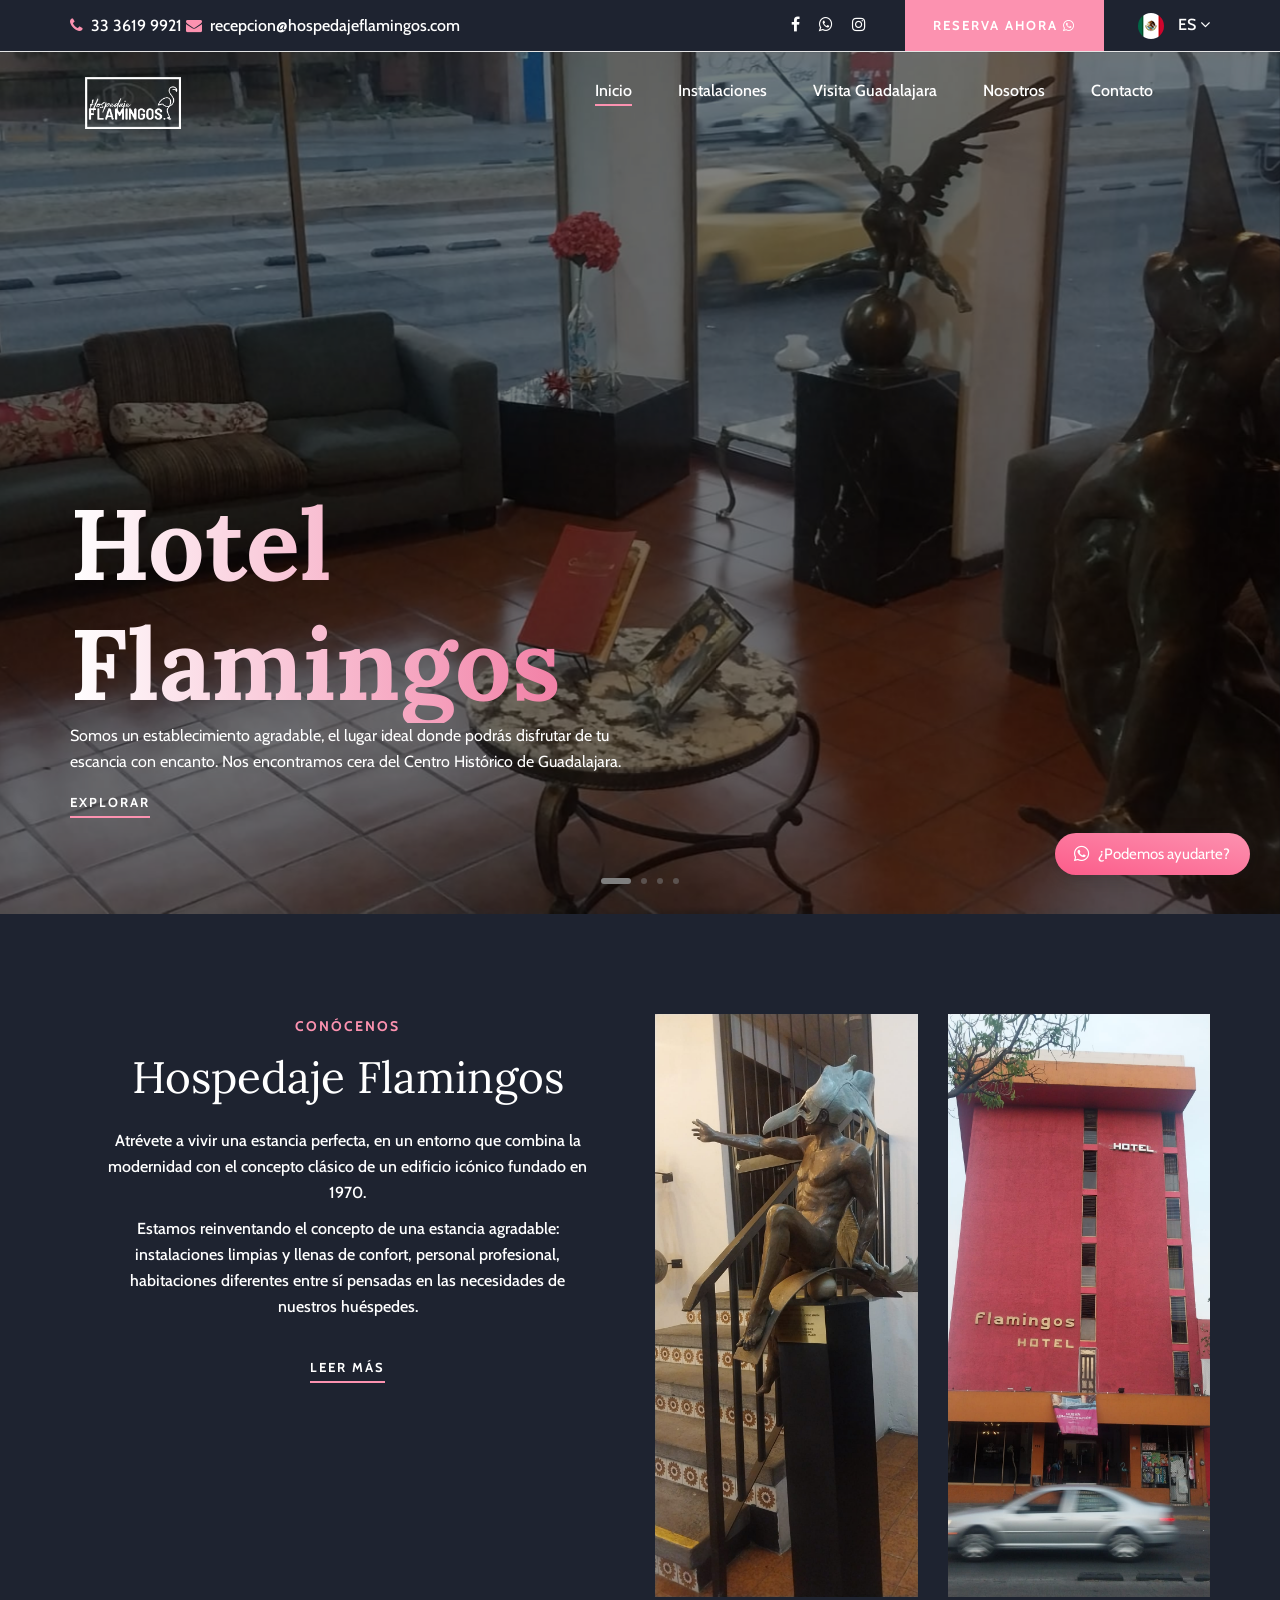
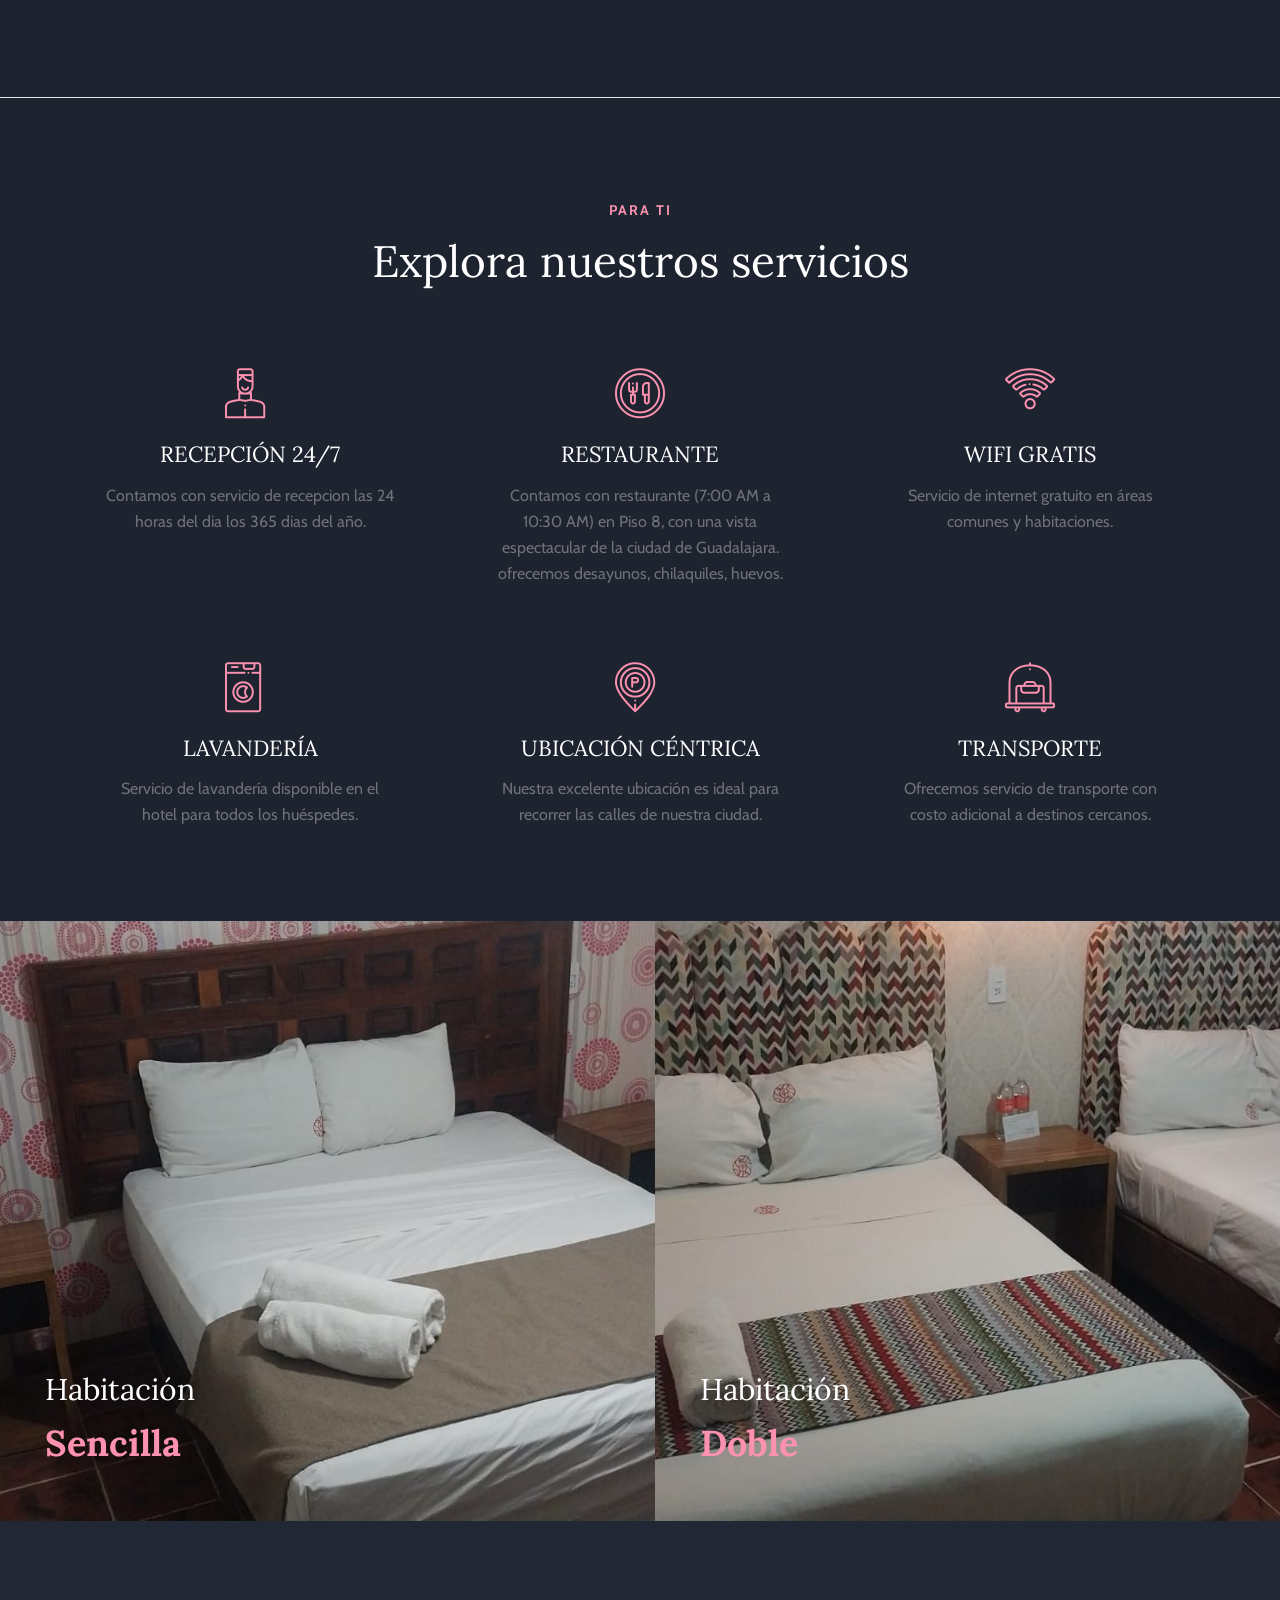
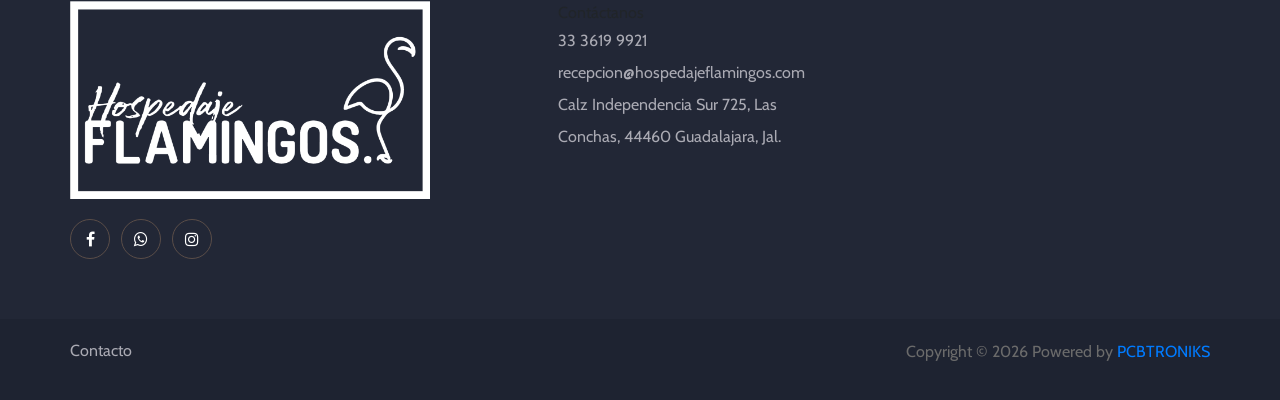
==== commit 007f3f34: "Fix\ Nav menu links order" ====
--- a/index.html
+++ b/index.html
@@ -182,8 +182,8 @@
                                                 <li><a href="./index.html#restaurante">Restaurante</a></li>
                                             </ul>
                                         </li>
+                                        <li><a href="./visita-gdl.html">Visita Guadalajara</a></li>
                                         <li><a href="./about-us.html">Nosotros</a></li>
-                                        <li><a href="./visita-gdl.html">Visita Guadalajara</a></li>
                                         <li><a href="./contact.html">Contacto</a></li>
                                     </ul>
                                 </nav>
